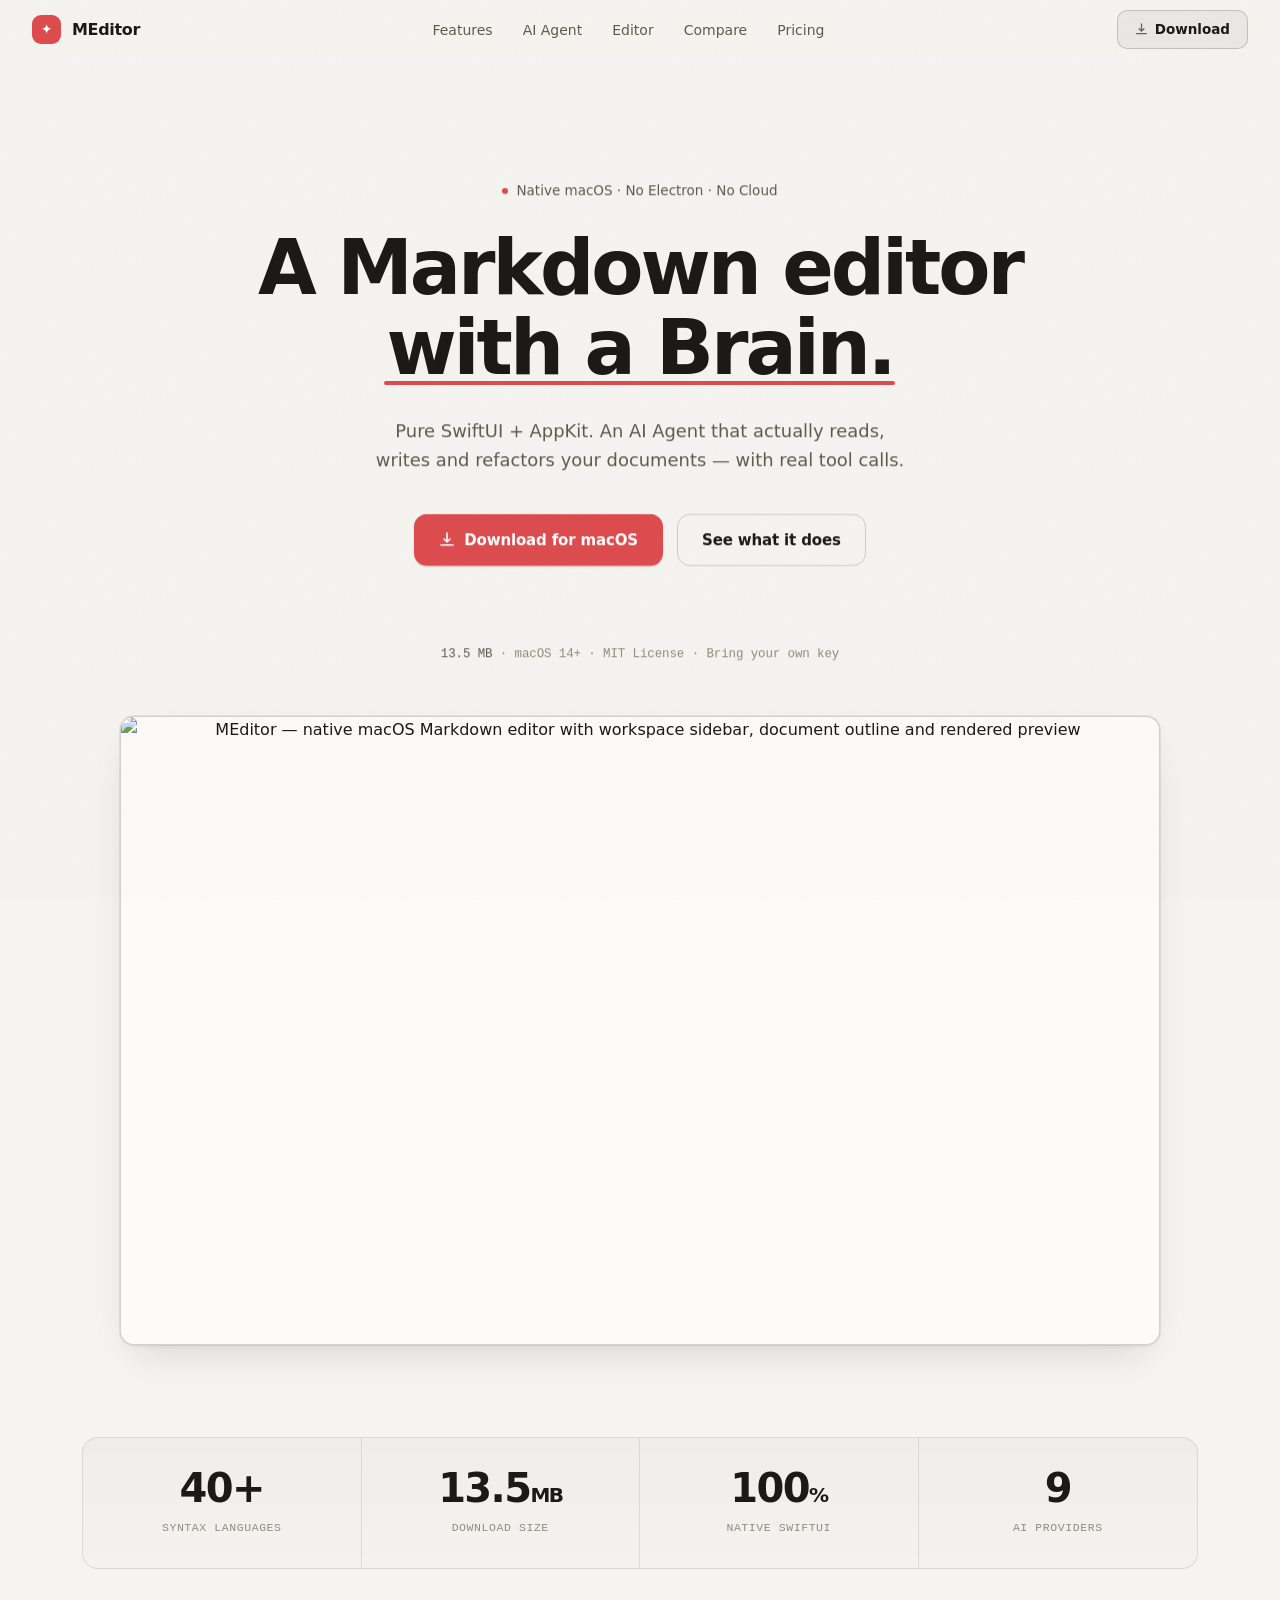
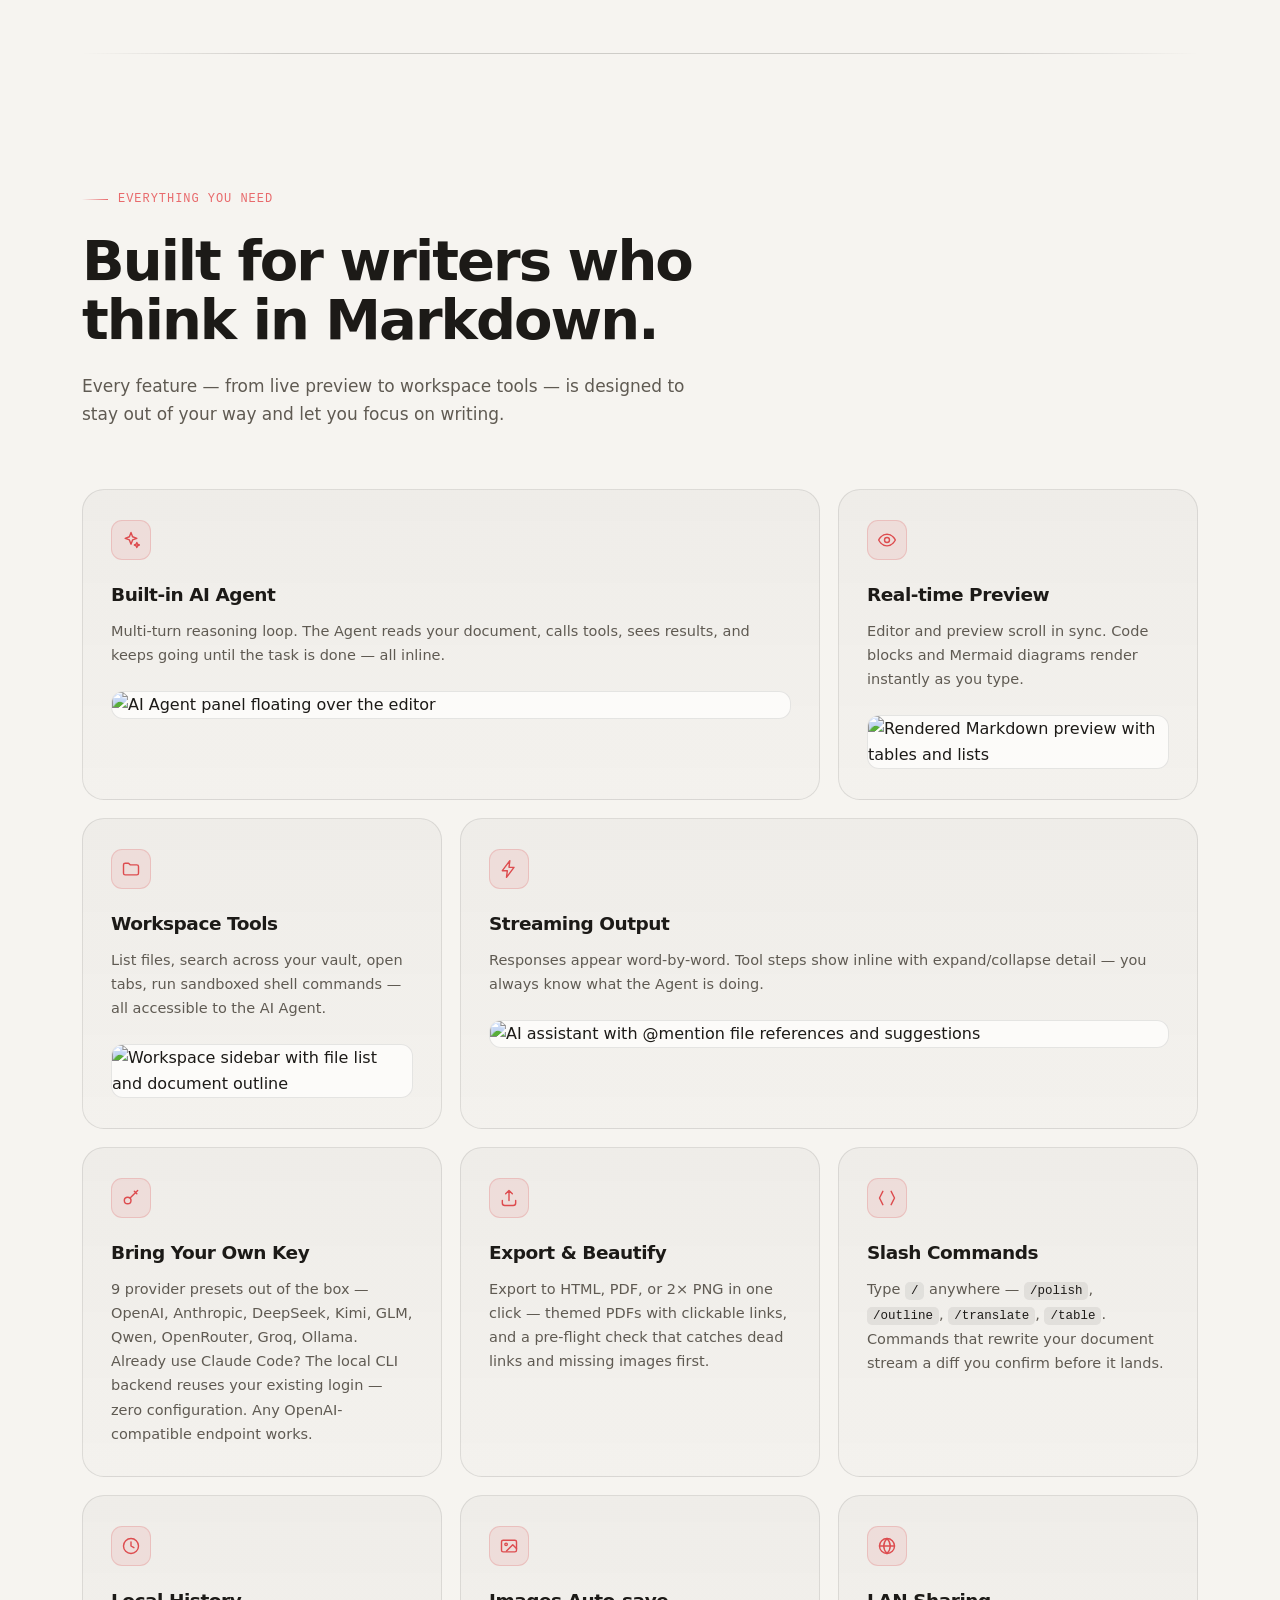
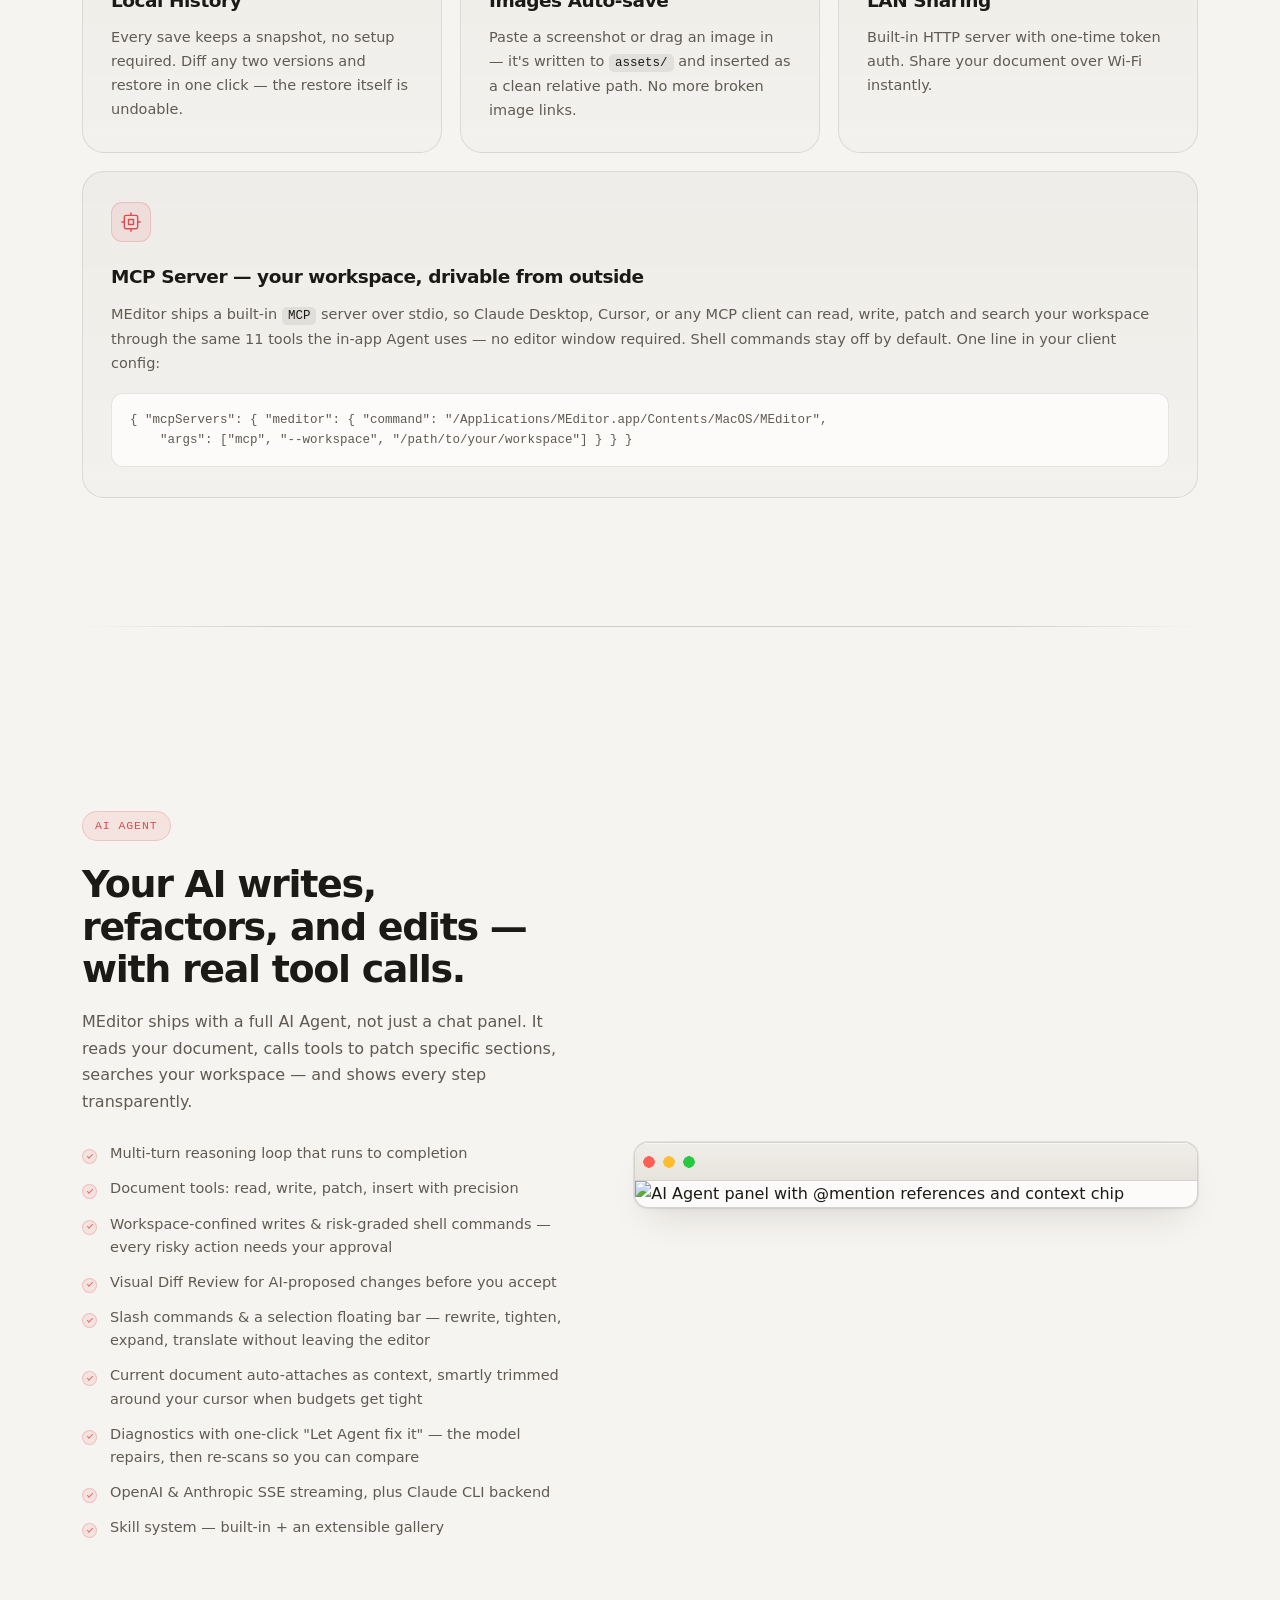
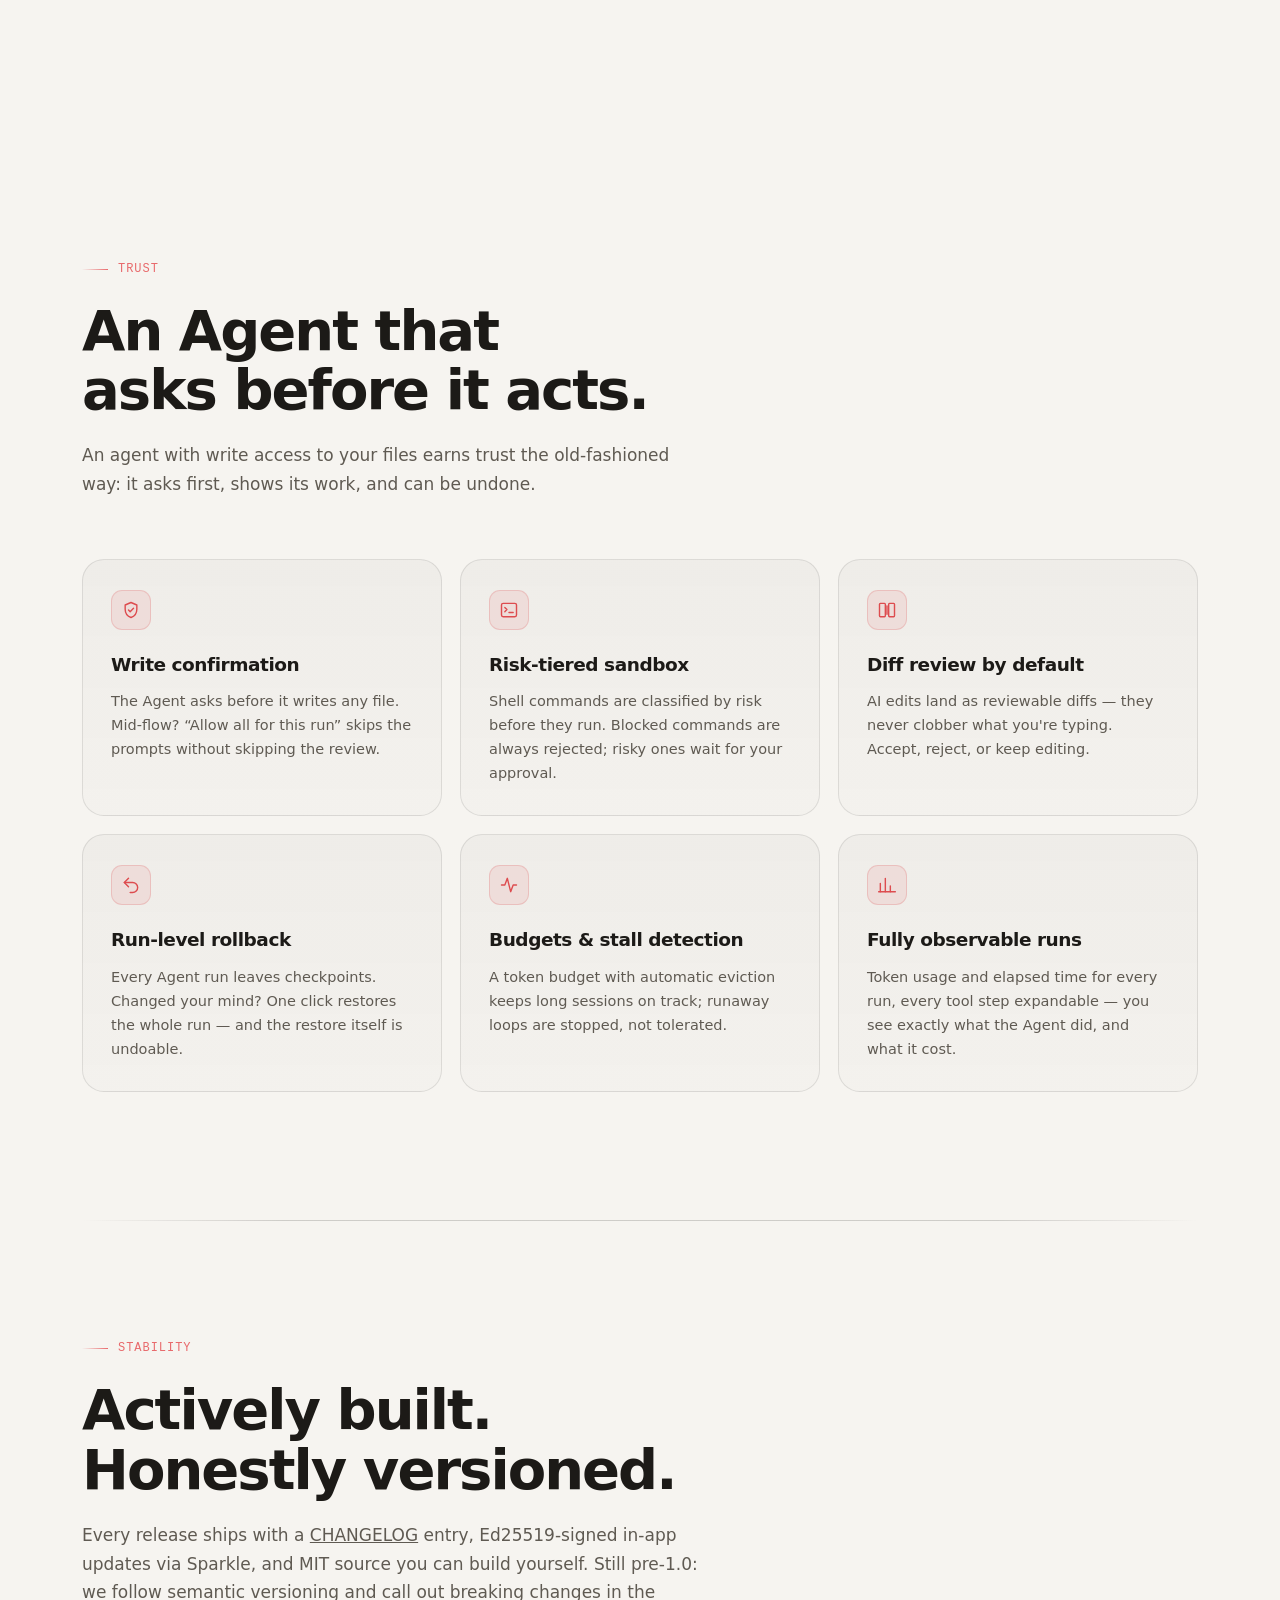
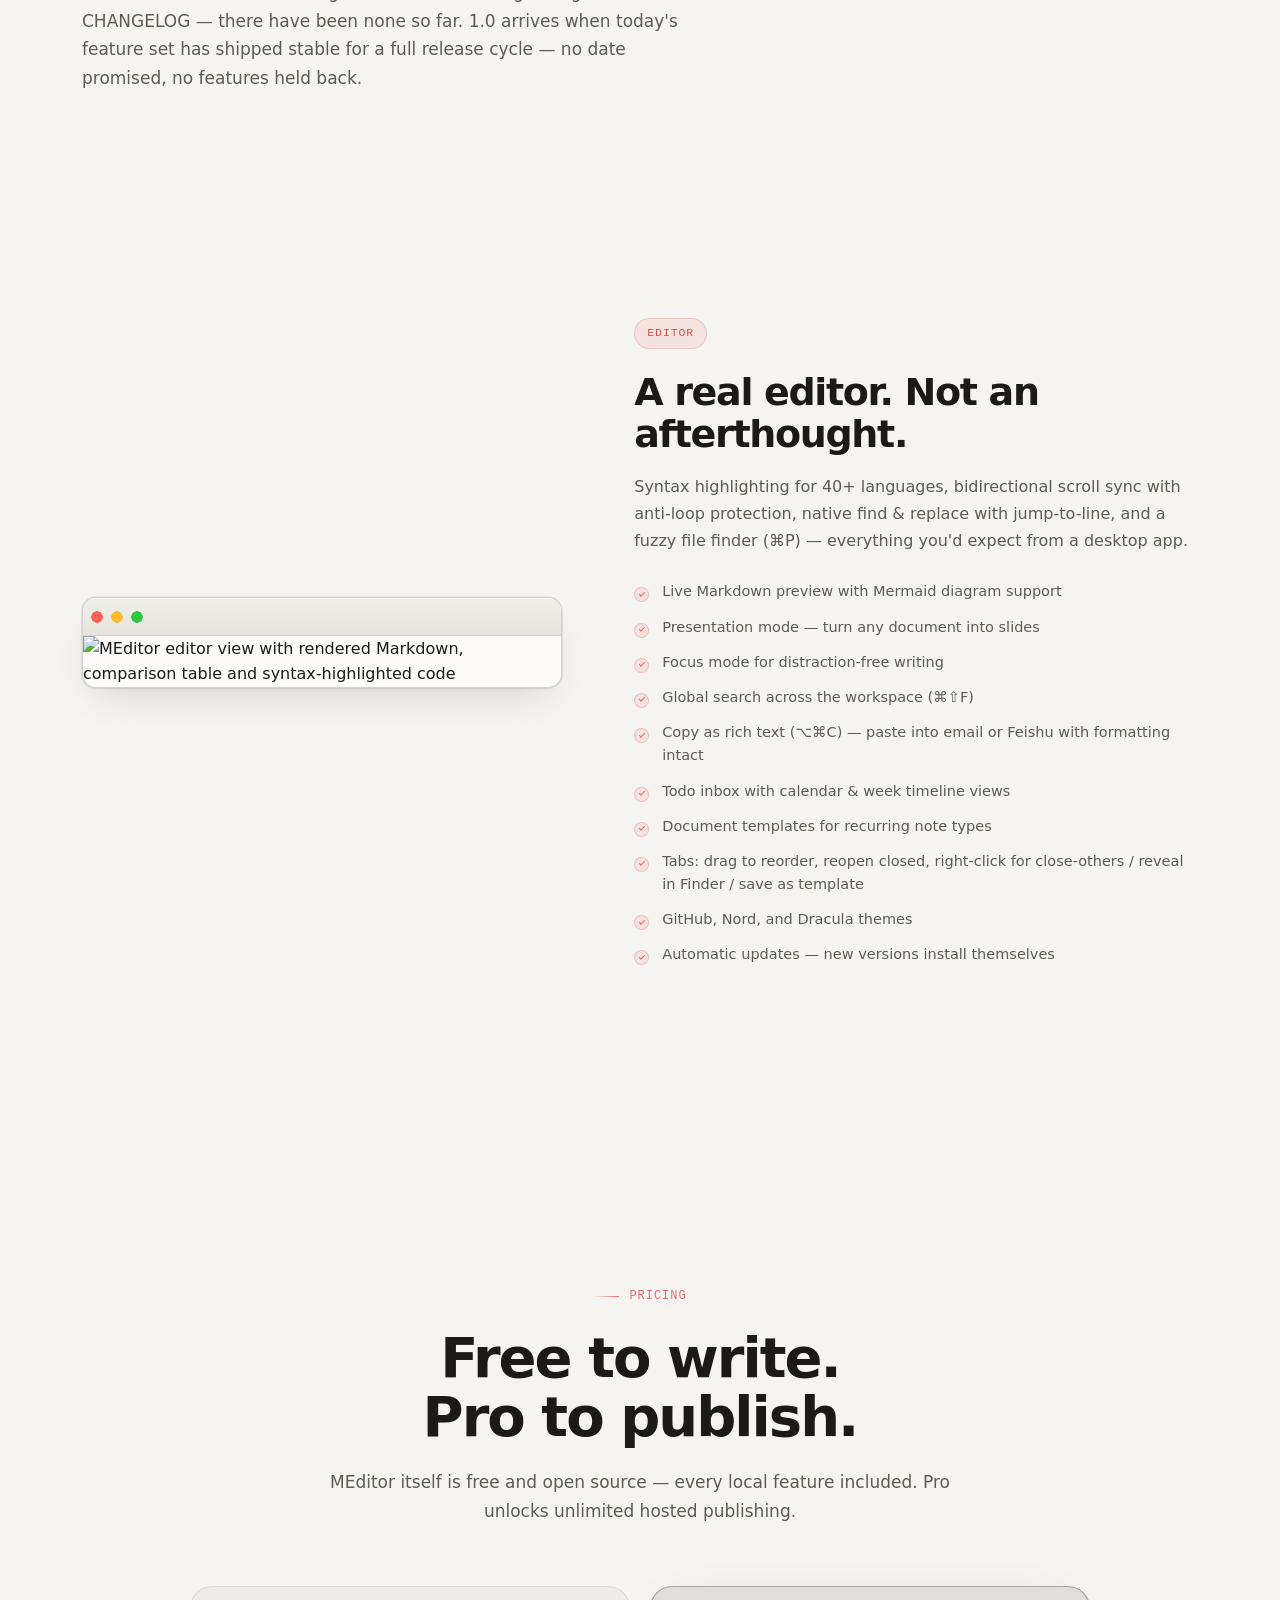
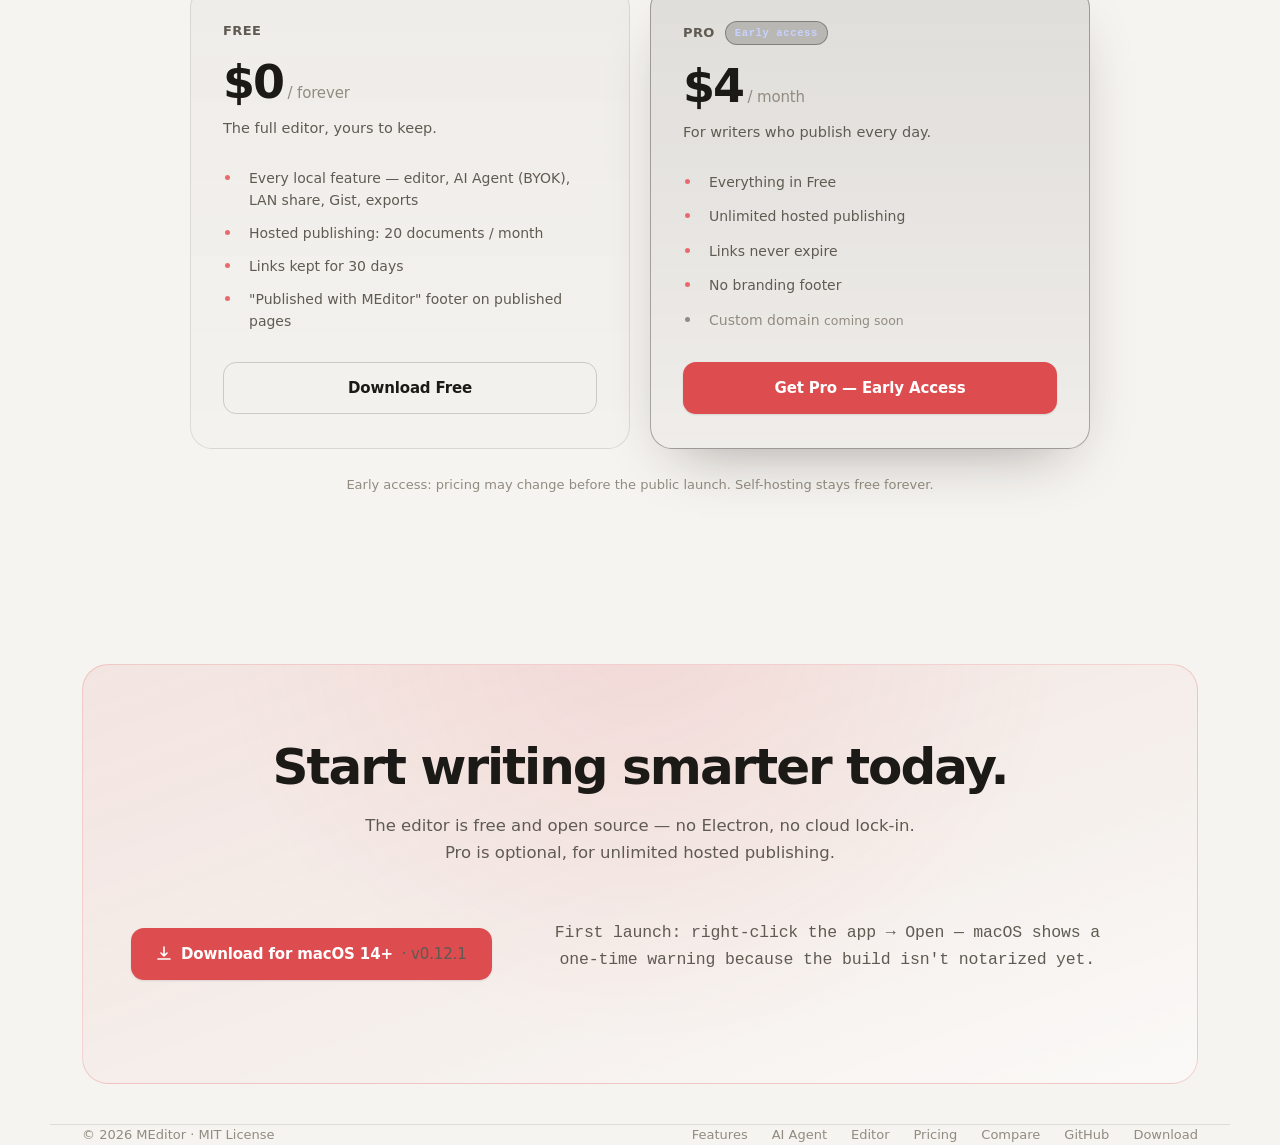
==== website/index.html @ 6186afd5 "site: 官网链接改规范 URL（/ 与 /compare），消除 Pages 的 308 跳转链 Pages 会把 /index.html 308 到 /、/compare.html 308 到 " ====
<!DOCTYPE html>
<html lang="en">
<head>
  <meta charset="UTF-8" />
  <meta name="viewport" content="width=device-width, initial-scale=1.0" />
  <title>MEditor — Native macOS Markdown Editor with AI Agent</title>
  <meta name="description" content="A pure SwiftUI + AppKit Markdown editor for macOS with a built-in AI Agent that reads, writes, and refactors your documents using real tool calls. 13.5 MB, no Electron, no cloud lock-in." />
  <meta property="og:title" content="MEditor — The Markdown Editor with a Brain" />
  <meta property="og:description" content="Native macOS Markdown editor with a real AI Agent. 13.5 MB, no Electron, bring your own key." />
  <meta property="og:type" content="website" />
  <link rel="stylesheet" href="style.css" />
</head>
<body>

<div class="ambient"></div>
<div class="grain"></div>

<!-- ═══════════════ NAV ═══════════════ -->
<nav id="nav">
  <a href="#" class="nav-logo">
    <span class="logo-mark">✦</span>
    MEditor
  </a>
  <ul class="nav-links">
    <li><a href="#features">Features</a></li>
    <li><a href="#ai">AI Agent</a></li>
    <li><a href="#editor">Editor</a></li>
    <li><a href="/compare">Compare</a></li>
    <li><a href="#pricing">Pricing</a></li>
  </ul>
  <a href="#download" class="nav-cta">
    <svg width="13" height="13" viewBox="0 0 16 16" fill="none"><path d="M8 1v9M8 10l-3-3M8 10l3-3" stroke="currentColor" stroke-width="1.6" stroke-linecap="round" stroke-linejoin="round"/><path d="M2 13h12" stroke="currentColor" stroke-width="1.6" stroke-linecap="round"/></svg>
    Download
  </a>
</nav>

<!-- ═══════════════ HERO ═══════════════ -->
<div class="hero">
  <div class="wrap">
    <div class="hero-inner">
      <div class="hero-badge hero-anim hero-anim-1">
        <span class="dot"></span>
        Native macOS · No Electron · No Cloud
      </div>

      <h1 class="hero-anim hero-anim-2">
        A Markdown editor<br />
        <span class="u">with a Brain.</span>
      </h1>

      <p class="hero-sub hero-anim hero-anim-3">
        Pure SwiftUI + AppKit. An AI Agent that actually reads, writes and refactors
        your documents — with real tool calls.
      </p>

      <div class="hero-actions hero-anim hero-anim-4">
        <a href="#download" class="btn btn-primary">
          <svg width="16" height="16" viewBox="0 0 16 16" fill="none"><path d="M8 1v9M8 10l-3-3M8 10l3-3" stroke="currentColor" stroke-width="1.6" stroke-linecap="round" stroke-linejoin="round"/><path d="M2 13h12" stroke="currentColor" stroke-width="1.6" stroke-linecap="round"/></svg>
          Download for macOS
        </a>
        <a href="#features" class="btn btn-ghost">See what it does</a>
      </div>
      <p class="hero-note hero-anim hero-anim-4"><b class="dl-size">13.5 MB</b> · macOS 14+ · MIT License · Bring your own key</p>
    </div>

    <!-- Hero screenshot in a real macOS window frame -->
    <div class="shot-glow hero-shot">
      <div class="shot shot--bare" style="max-width:1040px;margin:0 auto">
        <img src="images/hero.png?v=4" alt="MEditor — native macOS Markdown editor with workspace sidebar, document outline and rendered preview" width="2880" height="1740">
      </div>
    </div>
  </div>
</div>

<!-- ═══════════════ STATS ═══════════════ -->
<div class="stats-section">
  <div class="wrap">
    <div class="stats-grid stagger-children">
      <div class="stat-item">
        <div class="stat-num">40+</div>
        <div class="stat-label">Syntax languages</div>
      </div>
      <div class="stat-item">
        <div class="stat-num" id="stat-size">13.5<span style="font-size:.5em">MB</span></div>
        <div class="stat-label">Download size</div>
      </div>
      <div class="stat-item">
        <div class="stat-num">100<span style="font-size:.5em">%</span></div>
        <div class="stat-label">Native SwiftUI</div>
      </div>
      <div class="stat-item">
        <div class="stat-num">9</div>
        <div class="stat-label">AI providers</div>
      </div>
    </div>
  </div>
</div>

<div class="wrap"><hr class="rule" /></div>

<!-- ═══════════════ FEATURES BENTO ═══════════════ -->
<section class="section" id="features">
  <div class="wrap">
    <div class="section-head reveal">
      <div class="eyebrow">Everything you need</div>
      <h2 class="section-title">Built for writers who<br /><em>think in Markdown.</em></h2>
      <p class="section-sub">
        Every feature — from live preview to workspace tools — is designed to stay out of your way
        and let you focus on writing.
      </p>
    </div>

    <div class="bento-grid stagger-children">

      <div class="bento-card bc-1">
        <div class="card-icon"><svg width="20" height="20" viewBox="0 0 24 24" fill="none" stroke="currentColor" stroke-width="1.7" stroke-linecap="round" stroke-linejoin="round"><path d="M12 3l1.9 5.1L19 10l-5.1 1.9L12 17l-1.9-5.1L5 10l5.1-1.9L12 3z"/><path d="M19 15l.9 2.1L22 18l-2.1.9L19 21l-.9-2.1L16 18l2.1-.9L19 15z"/></svg></div>
        <div class="card-title">Built-in AI Agent</div>
        <div class="card-desc">
          Multi-turn reasoning loop. The Agent reads your document, calls tools, sees results,
          and keeps going until the task is done — all inline.
        </div>
        <div class="card-media shot--bare">
          <img src="images/ai-agent.png?v=4" alt="AI Agent panel floating over the editor" loading="lazy">
        </div>
      </div>

      <div class="bento-card bc-2">
        <div class="card-icon"><svg width="20" height="20" viewBox="0 0 24 24" fill="none" stroke="currentColor" stroke-width="1.7" stroke-linecap="round" stroke-linejoin="round"><path d="M2 12s3.5-7 10-7 10 7 10 7-3.5 7-10 7-10-7-10-7z"/><circle cx="12" cy="12" r="3"/></svg></div>
        <div class="card-title">Real-time Preview</div>
        <div class="card-desc">
          Editor and preview scroll in sync. Code blocks and Mermaid diagrams render
          instantly as you type.
        </div>
        <div class="card-media">
          <img src="images/preview.png?v=4" alt="Rendered Markdown preview with tables and lists" loading="lazy">
        </div>
      </div>

      <div class="bento-card bc-3">
        <div class="card-icon"><svg width="20" height="20" viewBox="0 0 24 24" fill="none" stroke="currentColor" stroke-width="1.7" stroke-linecap="round" stroke-linejoin="round"><path d="M3 7a2 2 0 0 1 2-2h4l2 2h8a2 2 0 0 1 2 2v8a2 2 0 0 1-2 2H5a2 2 0 0 1-2-2V7z"/></svg></div>
        <div class="card-title">Workspace Tools</div>
        <div class="card-desc">
          List files, search across your vault, open tabs, run sandboxed shell commands — all
          accessible to the AI Agent.
        </div>
        <div class="card-media">
          <img src="images/workspace.png?v=4" alt="Workspace sidebar with file list and document outline" loading="lazy">
        </div>
      </div>

      <div class="bento-card bc-4">
        <div class="card-icon"><svg width="20" height="20" viewBox="0 0 24 24" fill="none" stroke="currentColor" stroke-width="1.7" stroke-linecap="round" stroke-linejoin="round"><path d="M13 2 4 14h6l-1 8 9-12h-6l1-8z"/></svg></div>
        <div class="card-title">Streaming Output</div>
        <div class="card-desc">
          Responses appear word-by-word. Tool steps show inline with expand/collapse detail —
          you always know what the Agent is doing.
        </div>
        <div class="card-media">
          <img src="images/streaming.png?v=4" alt="AI assistant with @mention file references and suggestions" loading="lazy" style="object-position:top">
        </div>
      </div>

      <div class="bento-card bc-5">
        <div class="card-icon"><svg width="20" height="20" viewBox="0 0 24 24" fill="none" stroke="currentColor" stroke-width="1.7" stroke-linecap="round" stroke-linejoin="round"><circle cx="8" cy="15" r="4"/><path d="M10.9 12.1 20 3m-4 1 3 3"/></svg></div>
        <div class="card-title">Bring Your Own Key</div>
        <div class="card-desc">
          9 provider presets out of the box — OpenAI, Anthropic, DeepSeek, Kimi, GLM, Qwen,
          OpenRouter, Groq, Ollama. Already use Claude Code? The local CLI backend reuses your
          existing login — zero configuration. Any OpenAI-compatible endpoint works.
        </div>
      </div>

      <div class="bento-card bc-6">
        <div class="card-icon"><svg width="20" height="20" viewBox="0 0 24 24" fill="none" stroke="currentColor" stroke-width="1.7" stroke-linecap="round" stroke-linejoin="round"><path d="M12 3v12m0-12-4 4m4-4 4 4"/><path d="M4 15v3a3 3 0 0 0 3 3h10a3 3 0 0 0 3-3v-3"/></svg></div>
        <div class="card-title">Export &amp; Beautify</div>
        <div class="card-desc">
          Export to HTML, PDF, or 2× PNG in one click — themed PDFs with clickable links, and a
          pre-flight check that catches dead links and missing images first.
        </div>
      </div>

      <div class="bento-card bc-7">
        <div class="card-icon"><svg width="20" height="20" viewBox="0 0 24 24" fill="none" stroke="currentColor" stroke-width="1.7" stroke-linecap="round" stroke-linejoin="round"><path d="M7 4 3 12l4 8M17 4l4 8-4 8"/></svg></div>
        <div class="card-title">Slash Commands</div>
        <div class="card-desc">
          Type <code>/</code> anywhere — <code>/polish</code>, <code>/outline</code>,
          <code>/translate</code>, <code>/table</code>. Commands that rewrite your document
          stream a diff you confirm before it lands.
        </div>
      </div>

      <div class="bento-card bc-5">
        <div class="card-icon"><svg width="20" height="20" viewBox="0 0 24 24" fill="none" stroke="currentColor" stroke-width="1.7" stroke-linecap="round" stroke-linejoin="round"><circle cx="12" cy="12" r="9"/><path d="M12 7v5l3.5 2"/></svg></div>
        <div class="card-title">Local History</div>
        <div class="card-desc">
          Every save keeps a snapshot, no setup required. Diff any two versions and restore in
          one click — the restore itself is undoable.
        </div>
      </div>

      <div class="bento-card bc-6">
        <div class="card-icon"><svg width="20" height="20" viewBox="0 0 24 24" fill="none" stroke="currentColor" stroke-width="1.7" stroke-linecap="round" stroke-linejoin="round"><rect x="3" y="5" width="18" height="14" rx="2"/><circle cx="8.5" cy="10" r="1.5"/><path d="m21 15-4.5-4.5L9 18"/></svg></div>
        <div class="card-title">Images Auto-save</div>
        <div class="card-desc">
          Paste a screenshot or drag an image in — it's written to <code>assets/</code> and
          inserted as a clean relative path. No more broken image links.
        </div>
      </div>

      <div class="bento-card bc-7">
        <div class="card-icon"><svg width="20" height="20" viewBox="0 0 24 24" fill="none" stroke="currentColor" stroke-width="1.7" stroke-linecap="round" stroke-linejoin="round"><circle cx="12" cy="12" r="9"/><path d="M3 12h18M12 3c2.5 2.6 3.9 5.7 3.9 9s-1.4 6.4-3.9 9c-2.5-2.6-3.9-5.7-3.9-9S9.5 5.6 12 3z"/></svg></div>
        <div class="card-title">LAN Sharing</div>
        <div class="card-desc">
          Built-in HTTP server with one-time token auth. Share your document over Wi-Fi instantly.
        </div>
      </div>

      <div class="bento-card bc-full">
        <div class="card-icon"><svg width="20" height="20" viewBox="0 0 24 24" fill="none" stroke="currentColor" stroke-width="1.7" stroke-linecap="round" stroke-linejoin="round"><rect x="4" y="4" width="16" height="16" rx="2"/><path d="M9 9h6v6H9zM12 1v3M12 20v3M1 12h3M20 12h3"/></svg></div>
        <div class="card-title">MCP Server — your workspace, drivable from outside</div>
        <div class="card-desc">
          MEditor ships a built-in <code>MCP</code> server over stdio, so Claude Desktop, Cursor, or any
          MCP client can read, write, patch and search your workspace through the same 11 tools the
          in-app Agent uses — no editor window required. Shell commands stay off by default.
          One line in your client config:
        </div>
        <div class="card-media" style="margin-top:18px">
          <pre style="margin:0;padding:16px 18px;font-family:var(--mono);font-size:12.5px;line-height:1.6;color:var(--text-2);white-space:pre;overflow-x:auto"><code>{ "mcpServers": { "meditor": { "command": "/Applications/MEditor.app/Contents/MacOS/MEditor",
    "args": ["mcp", "--workspace", "/path/to/your/workspace"] } } }</code></pre>
        </div>
      </div>

    </div>
  </div>
</section>

<div class="wrap"><hr class="rule" /></div>

<!-- ═══════════════ SPLIT: AI AGENT ═══════════════ -->
<div class="section" id="ai">
  <div class="wrap">
    <div class="feature-split">
      <div class="split-text reveal from-left">
        <span class="tag">AI Agent</span>
        <h3>Your AI writes, refactors, and edits — with real tool calls.</h3>
        <p>
          MEditor ships with a full AI Agent, not just a chat panel. It reads your document, calls
          tools to patch specific sections, searches your workspace — and shows every step transparently.
        </p>
        <ul class="feature-list">
          <li>Multi-turn reasoning loop that runs to completion</li>
          <li>Document tools: read, write, patch, insert with precision</li>
          <li>Workspace-confined writes &amp; risk-graded shell commands — every risky action needs your approval</li>
          <li>Visual Diff Review for AI-proposed changes before you accept</li>
          <li>Slash commands &amp; a selection floating bar — rewrite, tighten, expand, translate without leaving the editor</li>
          <li>Current document auto-attaches as context, smartly trimmed around your cursor when budgets get tight</li>
          <li>Diagnostics with one-click "Let Agent fix it" — the model repairs, then re-scans so you can compare</li>
          <li>OpenAI &amp; Anthropic SSE streaming, plus Claude CLI backend</li>
          <li>Skill system — built-in + an extensible gallery</li>
        </ul>
      </div>
      <div class="split-visual reveal from-right">
        <div class="shot">
          <img src="images/ai-panel.png?v=4" alt="AI Agent panel with @mention references and context chip" loading="lazy">
        </div>
      </div>
    </div>
  </div>
</div>

<!-- ═══════════════ TRUST ═══════════════ -->
<section class="section" id="trust">
  <div class="wrap">
    <div class="section-head reveal">
      <div class="eyebrow">Trust</div>
      <h2 class="section-title">An Agent that<br /><em>asks before it acts.</em></h2>
      <p class="section-sub">
        An agent with write access to your files earns trust the old-fashioned way:
        it asks first, shows its work, and can be undone.
      </p>
    </div>

    <div class="bento-grid stagger-children">
      <div class="bento-card bc-2">
        <div class="card-icon"><svg width="20" height="20" viewBox="0 0 24 24" fill="none" stroke="currentColor" stroke-width="1.7" stroke-linecap="round" stroke-linejoin="round"><path d="M12 3l7 3v5c0 4.5-3 8.5-7 10-4-1.5-7-5.5-7-10V6l7-3z"/><path d="M9 12l2 2 4-4"/></svg></div>
        <div class="card-title">Write confirmation</div>
        <div class="card-desc">
          The Agent asks before it writes any file. Mid-flow? “Allow all for this run”
          skips the prompts without skipping the review.
        </div>
      </div>
      <div class="bento-card bc-2">
        <div class="card-icon"><svg width="20" height="20" viewBox="0 0 24 24" fill="none" stroke="currentColor" stroke-width="1.7" stroke-linecap="round" stroke-linejoin="round"><rect x="3" y="4" width="18" height="16" rx="2"/><path d="M7 9l2.5 2.5L7 14M12 15h5"/></svg></div>
        <div class="card-title">Risk-tiered sandbox</div>
        <div class="card-desc">
          Shell commands are classified by risk before they run. Blocked commands are
          always rejected; risky ones wait for your approval.
        </div>
      </div>
      <div class="bento-card bc-2">
        <div class="card-icon"><svg width="20" height="20" viewBox="0 0 24 24" fill="none" stroke="currentColor" stroke-width="1.7" stroke-linecap="round" stroke-linejoin="round"><rect x="3" y="4" width="7" height="16" rx="1"/><rect x="14" y="4" width="7" height="16" rx="1"/><path d="M12 7v10"/></svg></div>
        <div class="card-title">Diff review by default</div>
        <div class="card-desc">
          AI edits land as reviewable diffs — they never clobber what you're typing.
          Accept, reject, or keep editing.
        </div>
      </div>
      <div class="bento-card bc-2">
        <div class="card-icon"><svg width="20" height="20" viewBox="0 0 24 24" fill="none" stroke="currentColor" stroke-width="1.7" stroke-linecap="round" stroke-linejoin="round"><path d="M9 14L4 9l5-5"/><path d="M4 9h10a6 6 0 0 1 6 6v0a6 6 0 0 1-6 6h-3"/></svg></div>
        <div class="card-title">Run-level rollback</div>
        <div class="card-desc">
          Every Agent run leaves checkpoints. Changed your mind? One click restores the
          whole run — and the restore itself is undoable.
        </div>
      </div>
      <div class="bento-card bc-2">
        <div class="card-icon"><svg width="20" height="20" viewBox="0 0 24 24" fill="none" stroke="currentColor" stroke-width="1.7" stroke-linecap="round" stroke-linejoin="round"><path d="M3 12h4l3-8 4 16 3-8h4"/></svg></div>
        <div class="card-title">Budgets &amp; stall detection</div>
        <div class="card-desc">
          A token budget with automatic eviction keeps long sessions on track;
          runaway loops are stopped, not tolerated.
        </div>
      </div>
      <div class="bento-card bc-2">
        <div class="card-icon"><svg width="20" height="20" viewBox="0 0 24 24" fill="none" stroke="currentColor" stroke-width="1.7" stroke-linecap="round" stroke-linejoin="round"><path d="M4 20V10M10 20V4M16 20v-7"/><path d="M2 20h20"/></svg></div>
        <div class="card-title">Fully observable runs</div>
        <div class="card-desc">
          Token usage and elapsed time for every run, every tool step expandable —
          you see exactly what the Agent did, and what it cost.
        </div>
      </div>
    </div>
  </div>
</section>

<div class="wrap"><hr class="rule" /></div>

<!-- ═══════════════ STABILITY ═══════════════ -->
<section class="section" id="stability" style="padding:110px 0">
  <div class="wrap">
    <div class="section-head reveal" style="max-width:760px">
      <div class="eyebrow">Stability</div>
      <h2 class="section-title">Actively built.<br /><em>Honestly versioned.</em></h2>
      <p class="section-sub">
        Every release ships with a <a href="https://github.com/retrychx/Meditor/blob/main/CHANGELOG.md" style="color:var(--text-2)">CHANGELOG</a> entry,
        Ed25519-signed in-app updates via Sparkle, and MIT source you can build yourself.
        Still pre-1.0: we follow semantic versioning and call out breaking changes in the
        CHANGELOG — there have been none so far. 1.0 arrives when today's feature set has
        shipped stable for a full release cycle — no date promised, no features held back.
      </p>
    </div>
  </div>
</section>

<!-- ═══════════════ SPLIT: EDITOR ═══════════════ -->
<div class="section" id="editor" style="padding-top:0">
  <div class="wrap">
    <div class="feature-split reverse">
      <div class="split-text reveal from-right">
        <span class="tag">Editor</span>
        <h3>A real editor. Not an afterthought.</h3>
        <p>
          Syntax highlighting for 40+ languages, bidirectional scroll sync with anti-loop
          protection, native find &amp; replace with jump-to-line, and a fuzzy file finder (⌘P) —
          everything you'd expect from a desktop app.
        </p>
        <ul class="feature-list">
          <li>Live Markdown preview with Mermaid diagram support</li>
          <li>Presentation mode — turn any document into slides</li>
          <li>Focus mode for distraction-free writing</li>
          <li>Global search across the workspace (⌘⇧F)</li>
          <li>Copy as rich text (⌥⌘C) — paste into email or Feishu with formatting intact</li>
          <li>Todo inbox with calendar &amp; week timeline views</li>
          <li>Document templates for recurring note types</li>
          <li>Tabs: drag to reorder, reopen closed, right-click for close-others / reveal in Finder / save as template</li>
          <li>GitHub, Nord, and Dracula themes</li>
          <li>Automatic updates — new versions install themselves</li>
        </ul>
      </div>
      <div class="split-visual reveal from-left">
        <div class="shot">
          <img src="images/editor.png?v=4" alt="MEditor editor view with rendered Markdown, comparison table and syntax-highlighted code" loading="lazy">
        </div>
      </div>
    </div>
  </div>
</div>

<!-- ═══════════════ PRICING ═══════════════ -->
<section class="section" id="pricing">
  <div class="wrap">
    <div class="section-head reveal" style="text-align:center">
      <div class="eyebrow" style="justify-content:center">Pricing</div>
      <h2 class="section-title">Free to write.<br /><em>Pro to publish.</em></h2>
      <p class="section-sub" style="margin:0 auto">
        MEditor itself is free and open source — every local feature included.
        Pro unlocks unlimited hosted publishing.
      </p>
    </div>

    <div class="pricing-grid stagger-children">
      <div class="price-card">
        <div class="price-plan">Free</div>
        <div class="price-amount">$0<span> / forever</span></div>
        <div class="price-tagline">The full editor, yours to keep.</div>
        <ul class="price-list">
          <li>Every local feature — editor, AI Agent (BYOK), LAN share, Gist, exports</li>
          <li>Hosted publishing: 20 documents / month</li>
          <li>Links kept for 30 days</li>
          <li>"Published with MEditor" footer on published pages</li>
        </ul>
        <a href="#download" class="btn btn-ghost">Download Free</a>
      </div>

      <div class="price-card pro">
        <div class="price-plan">Pro <span class="price-badge">Early access</span></div>
        <div class="price-amount">$4<span> / month</span></div>
        <div class="price-tagline">For writers who publish every day.</div>
        <ul class="price-list">
          <li>Everything in Free</li>
          <li>Unlimited hosted publishing</li>
          <li>Links never expire</li>
          <li>No branding footer</li>
          <li class="soon">Custom domain <em>coming soon</em></li>
        </ul>
        <a href="https://github.com/sponsors/retrychx" class="btn btn-primary">Get Pro — Early Access</a>
      </div>
    </div>

    <p class="pricing-note">Early access: pricing may change before the public launch. Self-hosting stays free forever.</p>
  </div>
</section>

<!-- ═══════════════ CTA ═══════════════ -->
<div class="wrap" style="padding-bottom:40px">
  <div class="cta-banner reveal" id="download">
    <h2>Start writing smarter today.</h2>
    <p>The editor is free and open source — no Electron, no cloud lock-in. Pro is optional, for unlimited hosted publishing.</p>
    <div class="hero-actions" style="margin-bottom:0">
      <a href="/update/pkg" class="btn btn-primary">
        <svg width="16" height="16" viewBox="0 0 16 16" fill="none"><path d="M8 1v9M8 10l-3-3M8 10l3-3" stroke="currentColor" stroke-width="1.6" stroke-linecap="round" stroke-linejoin="round"/><path d="M2 13h12" stroke="currentColor" stroke-width="1.6" stroke-linecap="round"/></svg>
        Download for macOS 14+<span class="dl-version"> · v0.12.1</span>
      </a>
      <p class="hero-note" style="margin-top:18px">First launch: <b>right-click the app → Open</b> — macOS shows a one-time warning because the build isn't notarized yet.</p>
    </div>
  </div>
</div>

<!-- ═══════════════ FOOTER ═══════════════ -->
<footer class="wrap">
  <span>© 2026 MEditor · MIT License</span>
  <div class="footer-links">
    <a href="#features">Features</a>
    <a href="#ai">AI Agent</a>
    <a href="#editor">Editor</a>
    <a href="#pricing">Pricing</a>
    <a href="/compare">Compare</a>
    <a href="https://github.com/retrychx/Meditor" target="_blank" rel="noopener">GitHub</a>
    <a href="#download">Download</a>
  </div>
</footer>

<script>
  /* Hero 入场动画的门控：加 js-ready 才启动 CSS 动画。
     没这一步的话，动画结束前的 opacity:0 会由 CSS 直接生效 —— JS 挂掉或
     加载慢时，hero 就是一片空白（渐进增强的反面）。 */
  document.documentElement.classList.add('js-ready');

  /* Hero 滚动视差：文字层与截图层以不同速率上移，制造纵深。
     - 只在 hero 还在视口内时算，滚出去就停（省掉后续所有计算）
     - rAF 节流：scroll 事件只记位移，变换在下一帧做，避免逐事件触发布局
     - prefers-reduced-motion 下直接不挂（CSS 侧也已关闭） */
  const heroEl = document.querySelector('.hero');
  const heroInner = document.querySelector('.hero-inner');
  const heroShot = document.querySelector('.hero-shot');
  const reduceMotion = window.matchMedia('(prefers-reduced-motion: reduce)').matches;

  if (heroEl && heroInner && heroShot && !reduceMotion) {
    let ticking = false;
    const applyParallax = () => {
      ticking = false;
      const rect = heroEl.getBoundingClientRect();
      if (rect.bottom <= 0) return;            // hero 已滚出上方，不再更新
      // 进度：hero 从完全可见到完全离开，取值 0→1
      const p = Math.min(1, Math.max(0, -rect.top / Math.max(rect.height, 1)));
      heroInner.style.setProperty('--py', (p * 46).toFixed(2) + 'px');
      heroShot.style.setProperty('--py-shot', (p * -14).toFixed(2) + 'px');
    };
    window.addEventListener('scroll', () => {
      if (ticking) return;
      ticking = true;
      requestAnimationFrame(applyParallax);
    }, { passive: true });
    applyParallax();
  }

  /* Scroll reveal */
  const revealObserver = new IntersectionObserver((entries) => {
    entries.forEach(e => {
      if (e.isIntersecting) {
        e.target.classList.add('visible');
        revealObserver.unobserve(e.target);
      }
    });
  }, { threshold: 0.1, rootMargin: '0px 0px -50px 0px' });
  document.querySelectorAll('.reveal, .stagger-children').forEach(el => revealObserver.observe(el));

  /* Nav background on scroll */
  const nav = document.getElementById('nav');
  const onScroll = () => nav.classList.toggle('scrolled', window.scrollY > 12);
  window.addEventListener('scroll', onScroll, { passive: true });
  onScroll();

  /* Cursor-tracked spotlight on bento cards */
  const cards = document.querySelectorAll('.bento-card');
  cards.forEach(card => {
    card.addEventListener('pointermove', (e) => {
      const r = card.getBoundingClientRect();
      card.style.setProperty('--mx', (e.clientX - r.left) + 'px');
      card.style.setProperty('--my', (e.clientY - r.top) + 'px');
    });
  });

  /* Pull the latest version / package size from the same-origin update feed,
     so the site follows releases automatically. Static values are the fallback. */
  fetch('/update/appcast.xml', { cache: 'no-store' })
    .then(r => (r.ok ? r.text() : Promise.reject()))
    .then(xml => {
      const v = xml.match(/sparkle:shortVersionString>\s*([^<]+?)\s*</)?.[1];
      const len = xml.match(/length="(\d+)"/)?.[1];
      if (v) document.querySelectorAll('.dl-version').forEach(el => { el.textContent = ' · v' + v; });
      if (len) {
        const mb = (Number(len) / 1e6).toFixed(1);
        const stat = document.getElementById('stat-size');
        if (stat) stat.innerHTML = mb + '<span style="font-size:.5em">MB</span>';
        document.querySelectorAll('.dl-size').forEach(el => { el.textContent = mb + ' MB'; });
      }
    })
    .catch(() => {});
</script>
</body>
</html>
---- website/style.css ----
/* ═══════════════════════════════════════════════════════
   MEditor 官网共享样式（index.html 与 compare.html 共用）。
   ⚠️ 改设计只改这一处；两个页面都引它，不会再出现「换 token 漏改硬编码」。
   ═══════════════════════════════════════════════════════ */
    /* ═══════════════════════════════════════════════════════
       Design tokens
       Dark-first: near-black layered surfaces, one accent,
       hierarchy comes from light + space, not from hue.
       ═══════════════════════════════════════════════════════ */
    *, *::before, *::after { box-sizing: border-box; margin: 0; padding: 0; }

    :root {
      /* 暖白纸感：底是纸，面是纸，卡是稍亮的纸。层级靠亮度差（2~4%）而非色相。 */
      --bg:          #F6F4F0;   /* 纸 */
      --bg-2:        #EFEDE7;
      --surface:     #FCFBF9;
      --surface-2:   #F2F0EA;
      --hairline:    rgba(28,25,23,0.10);
      --hairline-2:  rgba(28,25,23,0.18);

      /* 墨黑：不用纯黑，带一点暖调的深棕黑 */
      --text:        #1C1A17;
      --text-2:      #5F5A52;
      --text-3:      #918B80;

      /* 点缀色。参考 Bear 实测值 #DD4C4F（珊瑚红）——
         与「朱红」的差别在于**饱和度与明度**：朱红是暗沉的土红，这个更亮更干净，
         在暖白纸上跳得出来却不刺眼。
         ⚠️ 用法约束：**只作点缀**（logo、下划线、小圆点、图标），
         不做大面积底色、不做按钮底、不做标题字色 —— 铺开就俗了。 */
      --accent:      #DD4C4F;
      --accent-lo:   #C63F42;
      --accent-hi:   #E86A6C;
      --accent-dim:  rgba(221,76,79,0.10);
      --accent-glow: rgba(221,76,79,0.18);

      --font: -apple-system, BlinkMacSystemFont, "SF Pro Display", "Segoe UI", Inter, system-ui, sans-serif;
      --font-serif: ui-serif, "New York", Georgia, "Times New Roman", serif;
      --mono: ui-monospace, "SF Mono", SFMono-Regular, Menlo, "JetBrains Mono", monospace;

      --r-sm: 10px;
      --r:    16px;
      --r-lg: 22px;

      --ease: cubic-bezier(0.16, 1, 0.3, 1);
      --nav-h: 60px;
      --wrap: 1180px;
    }

    html { scroll-behavior: smooth; scroll-padding-top: 100px; }

    body {
      font-family: var(--font);
      background: var(--bg);
      color: var(--text);
      overflow-x: hidden;
      -webkit-font-smoothing: antialiased;
      -moz-osx-font-smoothing: grayscale;
      font-feature-settings: "cv02","cv03","cv04","ss01";
      line-height: 1.6;
    }

    /* 纸：底色 + 极淡的暖色不匀（模拟纸张纤维），无发光、无彩色光晕。 */
    .ambient {
      position: fixed; inset: 0; z-index: 0; pointer-events: none;
      background:
        radial-gradient(1200px 700px at 50% -10%, rgba(255,255,255,0.55)),
        radial-gradient(900px 600px at 92% 12%,  rgba(28,25,23,0.035), transparent 62%);
    }

    /* 纸纤维颗粒：细密、低对比，贴着纸看才有，远看是干净的底。
       用 multiply 而非 overlay —— overlay 在浅底上会提亮（发灰），multiply 才是真纸感。 */
    .grain {
      position: fixed; inset: 0; z-index: 9998; pointer-events: none;
      opacity: 0.42; mix-blend-mode: multiply;
      background-image: url("data:image/svg+xml,%3Csvg xmlns='http://www.w3.org/2000/svg' width='200' height='200'%3E%3Cfilter id='n'%3E%3CfeTurbulence type='fractalNoise' baseFrequency='0.9' numOctaves='4' stitchTiles='stitch'/%3E%3CfeColorMatrix type='saturate' values='0'/%3E%3C/filter%3E%3Crect width='200' height='200' filter='url(%23n)' opacity='0.10'/%3E%3C/svg%3E");
    }

    .wrap {
      max-width: var(--wrap);
      margin: 0 auto;
      padding: 0 32px;
      position: relative; z-index: 1;
    }

    /* ═══════════════ NAV ═══════════════ */
    nav {
      position: fixed; top: 0; left: 0; right: 0; z-index: 100;
      height: var(--nav-h);
      display: flex; align-items: center; justify-content: space-between;
      padding: 0 32px;
      background: rgba(246,244,240,0.72);
      backdrop-filter: blur(22px) saturate(160%);
      -webkit-backdrop-filter: blur(22px) saturate(160%);
      border-bottom: 1px solid transparent;
      transition: background .3s var(--ease), border-color .3s var(--ease);
    }
    nav.scrolled {
      background: rgba(246,244,240,0.92);
      border-bottom-color: var(--hairline);
    }

    .nav-logo {
      display: flex; align-items: center; gap: 11px;
      font-size: 16px; font-weight: 600; letter-spacing: -0.02em;
      color: var(--text); text-decoration: none;
    }
    .logo-mark {
      width: 29px; height: 29px; border-radius: 9px;
      display: flex; align-items: center; justify-content: center;
      font-size: 14px; color: #fff;
      background: var(--accent);
      box-shadow: none;
      color: #fff;
    }

    .nav-links { display: flex; align-items: center; gap: 30px; list-style: none; }
    .nav-links a {
      color: var(--text-2); text-decoration: none; font-size: 14px;
      transition: color .2s var(--ease);
    }
    .nav-links a:hover { color: var(--text); }

    .nav-cta {
      display: inline-flex; align-items: center; gap: 7px;
      padding: 8px 17px; border-radius: 10px;
      font-size: 13.5px; font-weight: 550; text-decoration: none;
      color: var(--text);
      background: rgba(28,25,23,0.055);
      border: 1px solid var(--hairline-2);
      transition: background .22s var(--ease), transform .22s var(--ease), border-color .22s var(--ease);
    }
    .nav-cta:hover { background: rgba(28,25,23,0.1); transform: translateY(-1px); }
    .nav-cta svg { opacity: .65; }

    /* ═══════════════ Hero entrance ═══════════════
       克制优雅：元素按「阅读顺序」依次浮起，最后窗口缓缓升起。
       全部走 transform + opacity（合成层，不触发布局），约 1.4s 收尾。
       prefers-reduced-motion 下整体关闭（见文件末尾）。          */
    @keyframes riseIn {
      from { opacity: 0; transform: translateY(26px); }
      to   { opacity: 1; transform: none; }
    }
    /* 窗口升起：带轻微透视翻转，像从桌面上被托起来放正 */
    @keyframes windowRise {
      from { opacity: 0; transform: translateY(52px) perspective(1600px) rotateX(7deg) scale(0.965); }
      60%  { opacity: 1; }
      to   { opacity: 1; transform: none; }
    }
    /* 入场前的隐藏态。用 .js-ready 门控：无 JS 时不隐藏内容（渐进增强）。
       ⚠️ 入场动画只能作用在**内层** .shot 上：animation-fill-mode: forwards 会把
       from 的 transform 锁成最终值，若与滚动视差同元素，后者会被静默覆盖。 */
    .js-ready .hero-anim { opacity: 0; animation: riseIn 0.95s var(--ease) forwards; }
    .js-ready .hero-anim-1 { animation-delay: 0.05s; }
    .js-ready .hero-anim-2 { animation-delay: 0.16s; }
    .js-ready .hero-anim-3 { animation-delay: 0.27s; }
    .js-ready .hero-anim-4 { animation-delay: 0.38s; }
    .js-ready .hero-shot > .shot { opacity: 0; animation: windowRise 1.4s var(--ease) 0.52s forwards; }

    /* 滚动视差：文字层比截图层慢一点，制造纵深。
       transform 由 JS 每帧写 --py；只声明用哪个变量，值不设初值（无动画时不动）。 */
    .hero-inner { transform: translate3d(0, var(--py, 0px), 0); }
    .hero-shot  { transform: translate3d(0, var(--py-shot, 0px), 0); }
    /* 只在动画真正在跑时提升合成层，动画结束后撤掉（will-change 常驻是内存浪费） */
    @media (prefers-reduced-motion: no-preference) {
      .js-ready .hero-inner, .js-ready .hero-shot { will-change: transform; }
    }

    /* ═══════════════ Shared atoms ═══════════════ */
    .btn {
      display: inline-flex; align-items: center; gap: 9px;
      padding: 13px 24px; border-radius: 13px;
      font-size: 15px; font-weight: 550; letter-spacing: -0.01em;
      text-decoration: none; cursor: pointer;
      transition: transform .24s var(--ease), box-shadow .24s var(--ease),
                  background .24s var(--ease), border-color .24s var(--ease);
      border: 1px solid transparent;
    }
    /* Bear/iA 的主按钮都是**品牌色实心**（iA 是蓝色 GET 圆角块）。
       前面用黑底是想避免"彩色=AI 味"，但真产品里这恰恰是最不像 AI 的做法
       —— 因为它有明确品牌归属，不是「炫技渐变」。 */
    .btn-primary {
      color: #fff;
      background: var(--accent);
      box-shadow: 0 1px 2px rgba(28,25,23,0.12);
    }
    .btn-primary:hover {
      transform: translateY(-1px);
      background: var(--accent-lo);
      box-shadow: 0 6px 18px rgba(221,76,79,0.28);
    }
    .btn-ghost {
      color: var(--text);
      background: transparent;
      border-color: var(--hairline-2);
    }
    .btn-ghost:hover { background: rgba(28,25,23,0.045); transform: translateY(-1px); }

    .mono { font-family: var(--mono); font-size: 0.92em; letter-spacing: -0.01em; }

    /* Section eyebrow: monospace tag with a leading rule — reads as
       engineering doc rather than marketing fluff */
    .eyebrow {
      display: inline-flex; align-items: center; gap: 10px;
      font-family: var(--mono); font-size: 12px; font-weight: 500;
      letter-spacing: 0.08em; text-transform: uppercase;
      color: var(--accent-hi);
      margin-bottom: 22px;
    }
    .eyebrow::before {
      content: ''; width: 26px; height: 1px;
      background: linear-gradient(90deg, transparent, var(--accent-hi));
    }

    .section { padding: 128px 0; position: relative; }

    .section-title {
      font-size: clamp(34px, 4.6vw, 56px);
      font-weight: 620;
      letter-spacing: -0.035em;
      line-height: 1.06;
      margin-bottom: 22px;
    }
    .section-title em { font-style: normal; }
    .section-sub {
      font-size: 17px; color: var(--text-2);
      max-width: 620px; line-height: 1.68;
    }
    .section-head { margin-bottom: 60px; }

    /* Hairline divider with a centre glow */
    .rule {
      height: 1px; border: 0;
      background: linear-gradient(90deg, transparent, var(--hairline-2) 18%, var(--hairline-2) 82%, transparent);
    }

    /* ═══════════════ HERO ═══════════════ */
    .hero {
      position: relative;
      padding: calc(var(--nav-h) + 116px) 0 0;
      text-align: center;
    }
    .hero-badge {
      display: inline-flex; align-items: center; gap: 8px;
      font-size: 13.5px; color: var(--text-2);
      margin-bottom: 26px;
    }
    .hero-badge .dot {
      width: 6px; height: 6px; border-radius: 50%;
      background: var(--accent);
    }

    /* Bear 的标题单行约 64px、行高偏松；我原来 96px 在 1440 宽下两行顶满，
       显得挤。降一档 + 放松行高，留出呼吸。 */
    h1 {
      font-size: clamp(40px, 6.4vw, 76px);
      font-weight: 640;
      letter-spacing: -0.04em;
      line-height: 1.06;
      margin-bottom: 28px;
    }
    /* Bear 的做法：标题整体无衬线同一字号，只在「love」这类词下加一道手绘感下划线。
       不改字体、不改颜色 —— 层级靠一条线。 */
    h1 .u {
      position: relative;
      display: inline-block;
      white-space: nowrap;
    }
    h1 .u::after {
      content: '';
      position: absolute;
      left: -2px; right: -2px; bottom: 0.055em;
      height: 0.055em;
      background: var(--accent);
      border-radius: 3px;
      transform: scaleX(0); transform-origin: left;
      animation: underlineIn 0.7s var(--ease) 1.15s forwards;
    }
    @keyframes underlineIn { to { transform: scaleX(1); } }
    @media (prefers-reduced-motion: reduce) {
      h1 .u::after { animation: none; transform: scaleX(1); }
    }

    .hero-sub {
      font-size: clamp(16px, 1.4vw, 18px);
      color: var(--text-2);
      max-width: 560px; margin: 0 auto 40px;
      line-height: 1.6;
      text-wrap: balance;
    }
    .hero-actions {
      display: flex; align-items: center; justify-content: center;
      gap: 14px; flex-wrap: wrap;
      margin-bottom: 78px;
    }
    .hero-note {
      margin-top: 20px;
      font-family: var(--mono); font-size: 12.5px; color: var(--text-3);
      letter-spacing: -0.01em;
    }
    .hero-note b { color: var(--text-2); font-weight: 500; }
  
/* ═══════════════ macOS window frame ═══════════════
       Wrapping screenshots in real window chrome is the single
       biggest credibility/quality lever: it reads as "a real app"
       rather than "an image on a page".                        */
    .shot {
      position: relative;
      border-radius: 14px;
      background: var(--surface);
      border: 1px solid var(--hairline-2);
      box-shadow:
        0 0 0 1px rgba(28,25,23,0.07),
        0 2px 4px rgba(28,25,23,0.04),
        0 18px 40px -16px rgba(28,25,23,0.16);
      overflow: hidden;
    }
    /* title bar */
    .shot::before {
      content: '';
      display: block;
      height: 38px;
      /* 浅色纸面上的窗口标题栏：macOS 浅色主题的标题栏不是纯白，是一层灰 */
      background: linear-gradient(180deg, #F0EEE8, #E7E4DD);
      border-bottom: 1px solid rgba(28,25,23,0.13);
      box-shadow: 0 1px 0 rgba(255,255,255,0.55) inset;
    }
    /* traffic lights */
    .shot::after {
      content: '';
      position: absolute; top: 0; left: 0;
      width: 78px; height: 38px;
      background:
        radial-gradient(circle at 14px 19px, #FF5F57 0 5.5px, transparent 6px),
        radial-gradient(circle at 34px 19px, #FEBC2E 0 5.5px, transparent 6px),
        radial-gradient(circle at 54px 19px, #28C840 0 5.5px, transparent 6px);
      pointer-events: none;
    }
    .shot img {
      display: block; width: 100%; height: auto;
    }
    /* 截图本身已含 macOS 窗口栏（红绿灯 + 标题栏）时用这个变体：
       保留框体与投影，但不再叠一层标题栏/红绿灯，否则会出现两层红绿灯。 */
    .shot--bare { background: var(--surface); }
    .shot--bare::before, .shot--bare::after { display: none; }
    .shot--bare img { border-radius: 0; }
    /* accent bloom under the hero shot */
    /* 截图外层：只负责承载滚动视差的 transform（入场动画在内层 .shot 上）。
       ⚠️ 这里原本还有个 ::before 光晕伪元素（深色版的蓝色外发光），它
       `inset: 18% 8% -6%` 的 top 会向上伸进 hero-note 区域，在暖白纸上表现为
       一块灰影压在「13.5 MB · macOS 14+」下面。纸面不需要外发光，已移除。 */
    .shot-glow { position: relative; margin-top: 52px; }

    /* ═══════════════ STATS ═══════════════ */
    .stats-section { padding: 92px 0 84px; }
    .stats-grid {
      display: grid;
      grid-template-columns: repeat(4, minmax(0,1fr));
      border: 1px solid var(--hairline);
      border-radius: var(--r);
      background: linear-gradient(180deg, rgba(28,25,23,0.028), rgba(28,25,23,0.008));
      overflow: hidden;
    }
    .stat-item {
      padding: 30px 26px;
      text-align: center;
      border-right: 1px solid var(--hairline);
      transition: background .3s var(--ease);
    }
    .stat-item:last-child { border-right: 0; }
    .stat-item:hover { background: rgba(28,25,23,0.022); }
    .stat-num {
      font-size: clamp(30px, 3.4vw, 40px); font-weight: 620;
      letter-spacing: -0.04em; line-height: 1;
      color: var(--text);
    }
    .stat-label {
      margin-top: 11px;
      font-family: var(--mono); font-size: 11.5px;
      letter-spacing: 0.05em; text-transform: uppercase;
      color: var(--text-3);
    }

    /* ═══════════════ Bento features ═══════════════ */
    .bento-grid {
      display: grid;
      grid-template-columns: repeat(6, minmax(0,1fr));
      gap: 18px;
    }
    .bento-card {
      position: relative;
      padding: 30px 28px;
      border-radius: var(--r-lg);
      background: linear-gradient(180deg, rgba(28,25,23,0.032), rgba(28,25,23,0.010));
      border: 1px solid var(--hairline);
      overflow: hidden;
      transition: transform .34s var(--ease), border-color .34s var(--ease),
                  box-shadow .34s var(--ease);
    }
    /* cursor-tracked spotlight (set via --mx/--my in JS) */
    .bento-card::before {
      content: '';
      position: absolute; inset: 0;
      background: radial-gradient(420px circle at var(--mx, 50%) var(--my, 0%),
                  rgba(28,25,23,0.10), transparent 62%);
      opacity: 0; transition: opacity .34s var(--ease); pointer-events: none;
    }
    /* top highlight hairline */
    .bento-card::after {
      content: '';
      position: absolute; top: 0; left: 14%; right: 14%; height: 1px;
      background: linear-gradient(90deg, transparent, rgba(28,25,23,0.28), transparent);
      opacity: 0; transition: opacity .34s var(--ease);
    }
    .bento-card:hover {
      transform: translateY(-4px);
      border-color: var(--hairline-2);
      box-shadow: 0 20px 48px -22px rgba(0,0,0,0.85);
    }
    .bento-card:hover::before, .bento-card:hover::after { opacity: 1; }

    /* spans: 6-col grid */
    .bc-1 { grid-column: span 4; }
    .bc-2 { grid-column: span 2; }
    .bc-3 { grid-column: span 2; }
    .bc-4 { grid-column: span 4; }
    .bc-5, .bc-6, .bc-7 { grid-column: span 2; }
    /* 全宽卡（MCP）：独占一行，给品类内独一份的特性 */
    .bc-full { grid-column: span 6; }

    .card-icon {
      width: 40px; height: 40px; border-radius: 11px;
      display: flex; align-items: center; justify-content: center;
      color: var(--accent);
      background: var(--accent-dim);
      border: 1px solid rgba(221,76,79,0.20);
      margin-bottom: 20px;
    }
    .card-title {
      font-size: 18.5px; font-weight: 580; letter-spacing: -0.025em;
      margin-bottom: 10px;
    }
    .card-desc { font-size: 14.5px; color: var(--text-2); line-height: 1.66; }
    .card-desc code {
      font-family: var(--mono); font-size: 12.5px;
      padding: 2px 6px; border-radius: 5px;
      background: rgba(28,25,23,0.07); color: var(--text);
    }
    .card-media {
      margin-top: 24px;
      border-radius: 12px;
      overflow: hidden;
      border: 1px solid var(--hairline);
      background: var(--surface);
    }
    .card-media img { display: block; width: 100%; height: auto; }

    /* ═══════════════ Feature split ═══════════════ */
    .feature-split {
      display: grid;
      grid-template-columns: minmax(0, 0.92fr) minmax(0, 1.08fr);
      gap: 72px; align-items: center;
      padding: 56px 0;
    }
    .feature-split.reverse .split-text { order: 2; }
    .feature-split.reverse .split-visual { order: 1; }

    .tag {
      display: inline-flex; align-items: center; gap: 8px;
      font-family: var(--mono); font-size: 11.5px; font-weight: 500;
      letter-spacing: 0.08em; text-transform: uppercase;
      color: var(--accent);
      padding: 5px 12px; border-radius: 100px;
      background: var(--accent-dim);
      border: 1px solid rgba(221,76,79,0.20);
      margin-bottom: 22px;
    }
    .split-text h3 {
      font-size: clamp(27px, 3.1vw, 38px);
      font-weight: 620; letter-spacing: -0.035em; line-height: 1.12;
      margin-bottom: 18px;
    }
    .split-text > p { font-size: 16px; color: var(--text-2); line-height: 1.68; margin-bottom: 26px; }

    .feature-list { list-style: none; display: grid; gap: 12px; }
    .feature-list li {
      position: relative; padding-left: 28px;
      font-size: 14.5px; color: var(--text-2); line-height: 1.6;
    }
    /* custom tick — a small gradient glyph, not a bullet */
    .feature-list li::before {
      content: '';
      position: absolute; left: 0; top: 7px;
      width: 15px; height: 15px; border-radius: 50%;
      background: var(--accent-dim);
      border: 1px solid rgba(221,76,79,0.24);
    }
    .feature-list li::after {
      content: '';
      position: absolute; left: 4.5px; top: 11.5px;
      width: 6px; height: 3px;
      border-left: 1.6px solid var(--accent-hi);
      border-bottom: 1.6px solid var(--accent-hi);
      transform: rotate(-45deg);
    }
    .feature-list code, .split-text code {
      font-family: var(--mono); font-size: 12.5px;
      padding: 1px 5px; border-radius: 5px;
      background: rgba(28,25,23,0.07); color: var(--text);
    }

    /* ═══════════════ Pricing ═══════════════ */
    .pricing-grid {
      display: grid; grid-template-columns: repeat(2, minmax(0,1fr));
      gap: 20px; max-width: 900px; margin: 0 auto;
    }
    .price-card {
      position: relative;
      padding: 34px 32px;
      border-radius: var(--r-lg);
      background: linear-gradient(180deg, rgba(28,25,23,0.032), rgba(28,25,23,0.008));
      border: 1px solid var(--hairline);
      display: flex; flex-direction: column;
      transition: transform .34s var(--ease), border-color .34s var(--ease);
    }
    .price-card:hover { transform: translateY(-3px); border-color: var(--hairline-2); }
    .price-card.pro {
      border-color: rgba(28,25,23,0.34);
      background: linear-gradient(180deg, rgba(28,25,23,0.10), rgba(20,18,15,0.028));
      box-shadow: 0 24px 60px -28px rgba(28,25,23,0.42);
    }
    .price-plan {
      display: flex; align-items: center; gap: 10px;
      font-size: 13px; font-weight: 560; letter-spacing: 0.03em;
      text-transform: uppercase; color: var(--text-2);
      margin-bottom: 18px;
    }
    .price-badge {
      font-family: var(--mono); font-size: 10.5px; letter-spacing: 0.06em;
      padding: 3px 9px; border-radius: 100px;
      color: #C7D2FE;
      background: rgba(28,25,23,0.20);
      border: 1px solid rgba(28,25,23,0.34);
      text-transform: none;
    }
    .price-amount {
      font-size: 46px; font-weight: 640; letter-spacing: -0.045em; line-height: 1;
      margin-bottom: 12px;
    }
    .price-amount span { font-size: 15px; font-weight: 450; color: var(--text-3); letter-spacing: -0.01em; }
    .price-tagline { font-size: 14.5px; color: var(--text-2); margin-bottom: 26px; }
    .price-list {
      list-style: none; display: grid; gap: 11px;
      margin-bottom: 30px; flex: 1;
    }
    .price-list li {
      position: relative; padding-left: 26px;
      font-size: 14px; color: var(--text-2); line-height: 1.58;
    }
    .price-list li::before {
      content: '';
      position: absolute; left: 2px; top: 8px;
      width: 5px; height: 5px; border-radius: 50%;
      background: var(--accent-hi);
    }
    .price-list li.soon { color: var(--text-3); }
    .price-list li.soon::before { background: var(--text-3); }
    .price-list em { font-style: normal; color: var(--text-3); font-size: 12.5px; }
    .price-card .btn { justify-content: center; }

    .pricing-note {
      text-align: center; margin-top: 26px;
      font-size: 13px; color: var(--text-3);
    }

    /* ═══════════════ CTA banner ═══════════════ */
    .cta-banner {
      position: relative;
      margin: 40px 0 0;
      padding: 76px 48px;
      border-radius: 26px;
      text-align: center;
      overflow: hidden;
      /* ⚠️ 这段渐变的第三个色标上一版换墨黑时被漏掉了（仍是rgba(58,53,46,0.05)），
         于是 CTA 在暖白纸上呈灰闷色 —— 与整体品牌色脱节。 */
      background: linear-gradient(160deg, rgba(221,76,79,0.09), rgba(221,76,79,0.035) 52%, rgba(255,255,255,0.5));
      border: 1px solid rgba(221,76,79,0.22);
    }
    .cta-banner::before {
      content: '';
      position: absolute; inset: 0;
      background: radial-gradient(620px circle at 50% -10%, rgba(221,76,79,0.10), transparent 68%);
      pointer-events: none;
    }
    .cta-banner > * { position: relative; }
    .cta-banner h2 {
      font-size: clamp(30px, 4.2vw, 50px);
      font-weight: 640; letter-spacing: -0.04em; line-height: 1.06;
      margin-bottom: 18px;
    }
    .cta-banner p {
      font-size: 16.5px; color: var(--text-2);
      max-width: 560px; margin: 0 auto 34px; line-height: 1.66;
    }
    .dl-version { color: var(--text-2); font-weight: 450; }

    /* ═══════════════ Footer ═══════════════ */
    footer {
      display: flex; align-items: center; justify-content: space-between;
      flex-wrap: wrap; gap: 18px;
      padding: 40px 0 52px;
      margin-top: 40px;
      border-top: 1px solid var(--hairline);
      font-size: 13px; color: var(--text-3);
    }
    .footer-links { display: flex; gap: 24px; flex-wrap: wrap; }
    .footer-links a {
      color: var(--text-3); text-decoration: none;
      transition: color .2s var(--ease);
    }
    .footer-links a:hover { color: var(--text-2); }

    /* ═══════════════ Reveal animation ═══════════════ */
    .reveal { opacity: 0; transform: translateY(26px); }
    .reveal.from-left  { transform: translateX(-32px); }
    .reveal.from-right { transform: translateX(32px); }
    .reveal.visible {
      opacity: 1; transform: none;
      transition: opacity .85s var(--ease), transform .85s var(--ease);
    }
    .stagger-children > * {
      opacity: 0; transform: translateY(20px);
    }
    .stagger-children.visible > * {
      opacity: 1; transform: none;
      transition: opacity .7s var(--ease), transform .7s var(--ease);
    }
    .stagger-children.visible > *:nth-child(1) { transition-delay: 0.02s; }
    .stagger-children.visible > *:nth-child(2) { transition-delay: 0.09s; }
    .stagger-children.visible > *:nth-child(3) { transition-delay: 0.16s; }
    .stagger-children.visible > *:nth-child(4) { transition-delay: 0.23s; }
    .stagger-children.visible > *:nth-child(5) { transition-delay: 0.30s; }
    .stagger-children.visible > *:nth-child(6) { transition-delay: 0.37s; }
    .stagger-children.visible > *:nth-child(7) { transition-delay: 0.44s; }

    /* ═══════════════ Responsive ═══════════════ */
    @media (max-width: 1080px) {
      .bc-1, .bc-4 { grid-column: span 6; }
      .bc-2, .bc-3 { grid-column: span 3; }
      .bc-5, .bc-6, .bc-7 { grid-column: span 3; }
      .bc-full { grid-column: span 6; }
      .feature-split { grid-template-columns: 1fr; gap: 44px; }
      .feature-split.reverse .split-text { order: 1; }
      .feature-split.reverse .split-visual { order: 2; }
    }
    @media (max-width: 760px) {
      .wrap { padding: 0 20px; }
      nav { padding: 0 20px; }
      .nav-links { display: none; }
      .section { padding: 84px 0; }
      .bento-grid { grid-template-columns: 1fr; }
      .bc-1, .bc-2, .bc-3, .bc-4, .bc-5, .bc-6, .bc-7, .bc-full { grid-column: span 1; }
      .stats-grid { grid-template-columns: repeat(2, minmax(0,1fr)); }
      .stat-item { border-right: 0; border-bottom: 1px solid var(--hairline); }
      .stat-item:nth-child(odd) { border-right: 1px solid var(--hairline); }
      .stat-item:nth-last-child(-n+2) { border-bottom: 0; }
      .pricing-grid { grid-template-columns: 1fr; }
      .cta-banner { padding: 56px 24px; }
      .hero { padding-top: calc(var(--nav-h) + 76px); }
      .hero-actions .btn { width: 100%; justify-content: center; }
      footer { justify-content: center; text-align: center; }
    }
    @media (prefers-reduced-motion: reduce) {
      html { scroll-behavior: auto; }
      .js-ready .hero-anim, .js-ready .hero-shot > .shot {
        opacity: 1 !important; animation: none !important;
      }
      .hero-inner, .hero-shot { transform: none !important; }
      .reveal, .stagger-children > * { opacity: 1 !important; transform: none !important; }
      .bento-card, .price-card, .btn { transition: none; }
    }
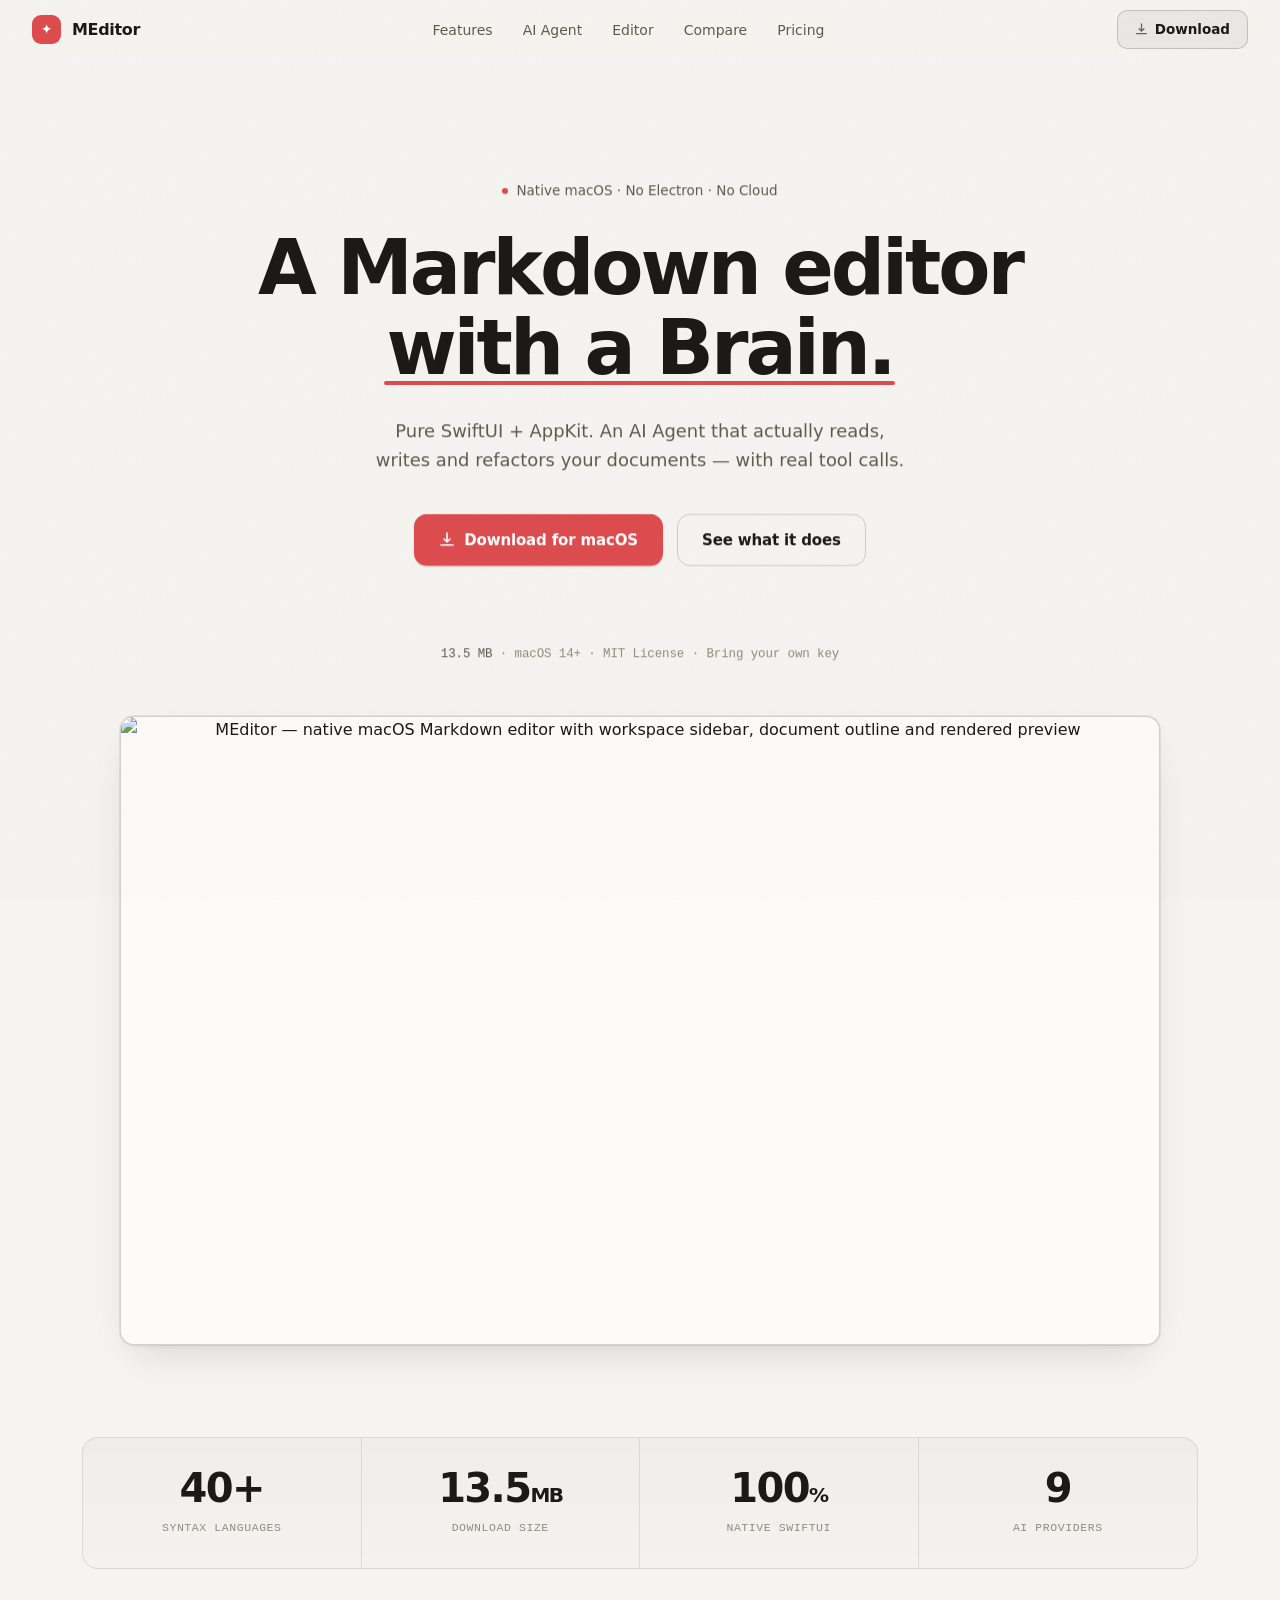
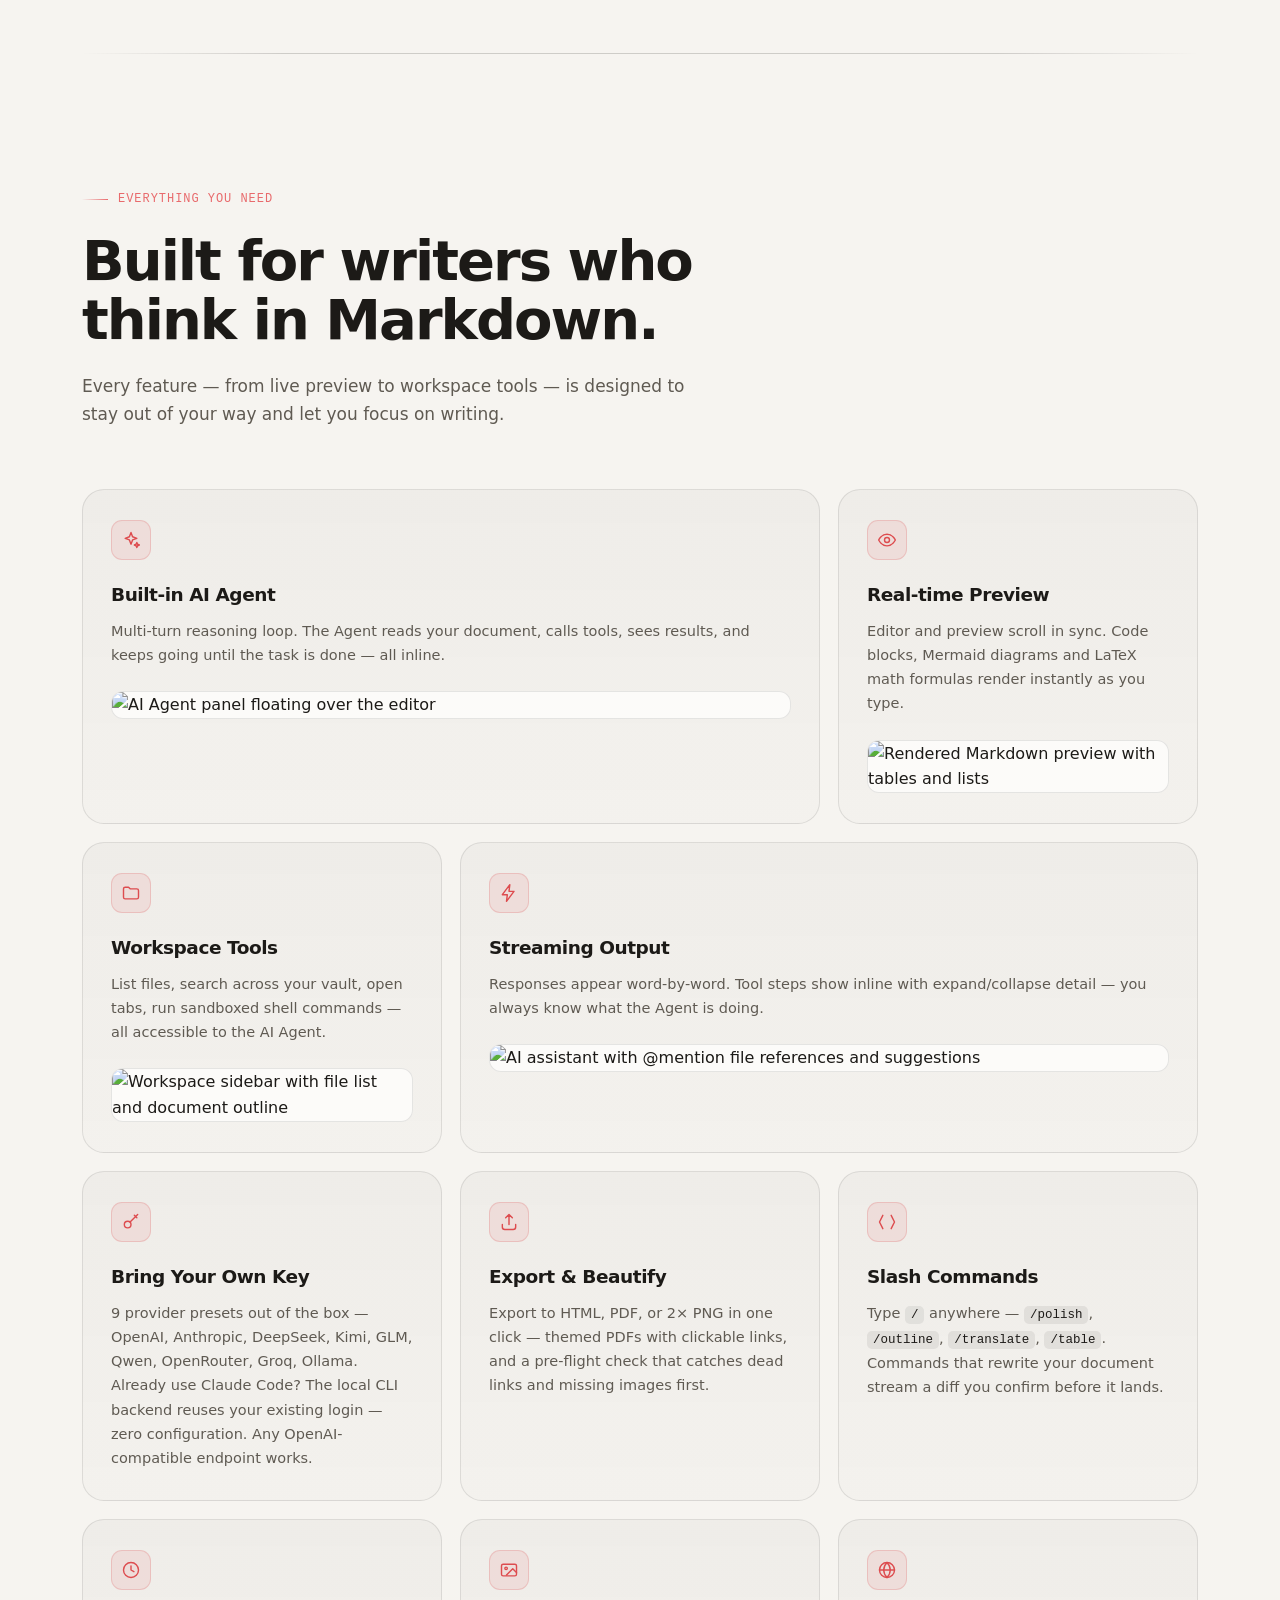
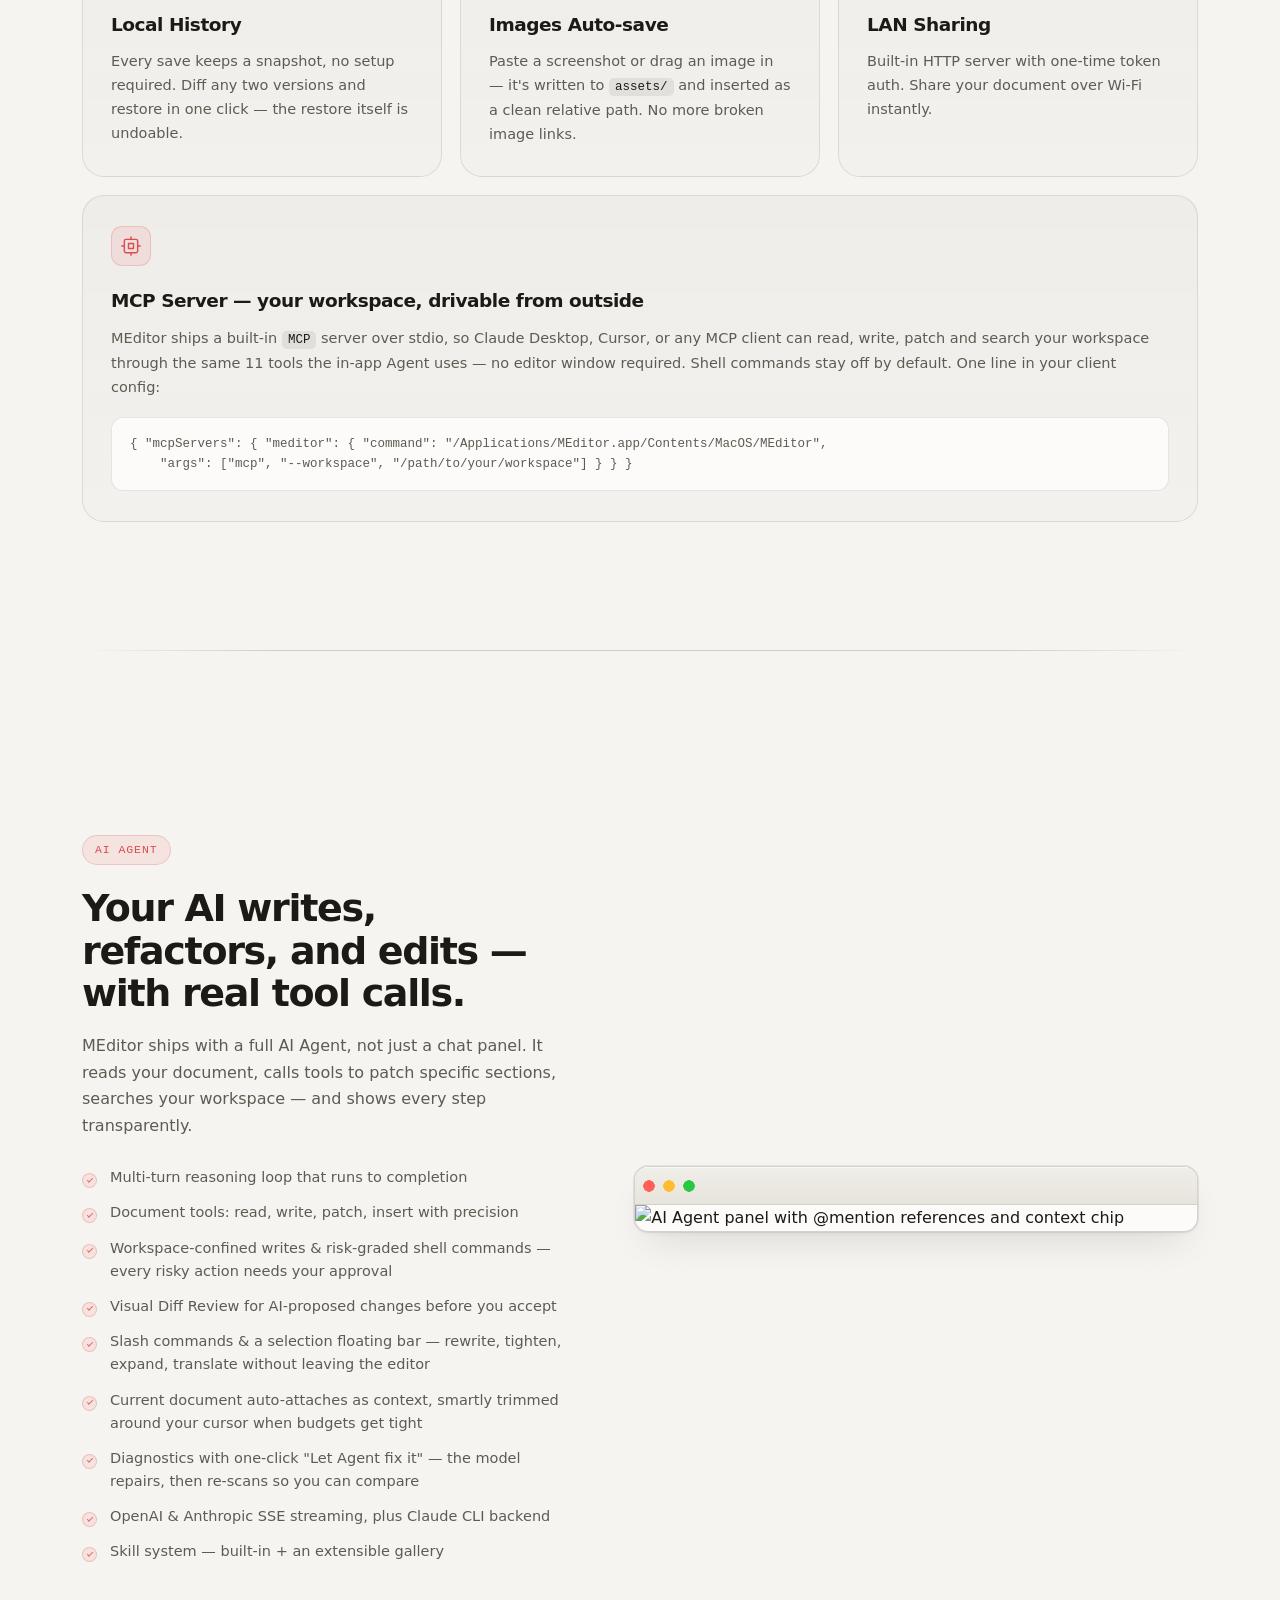
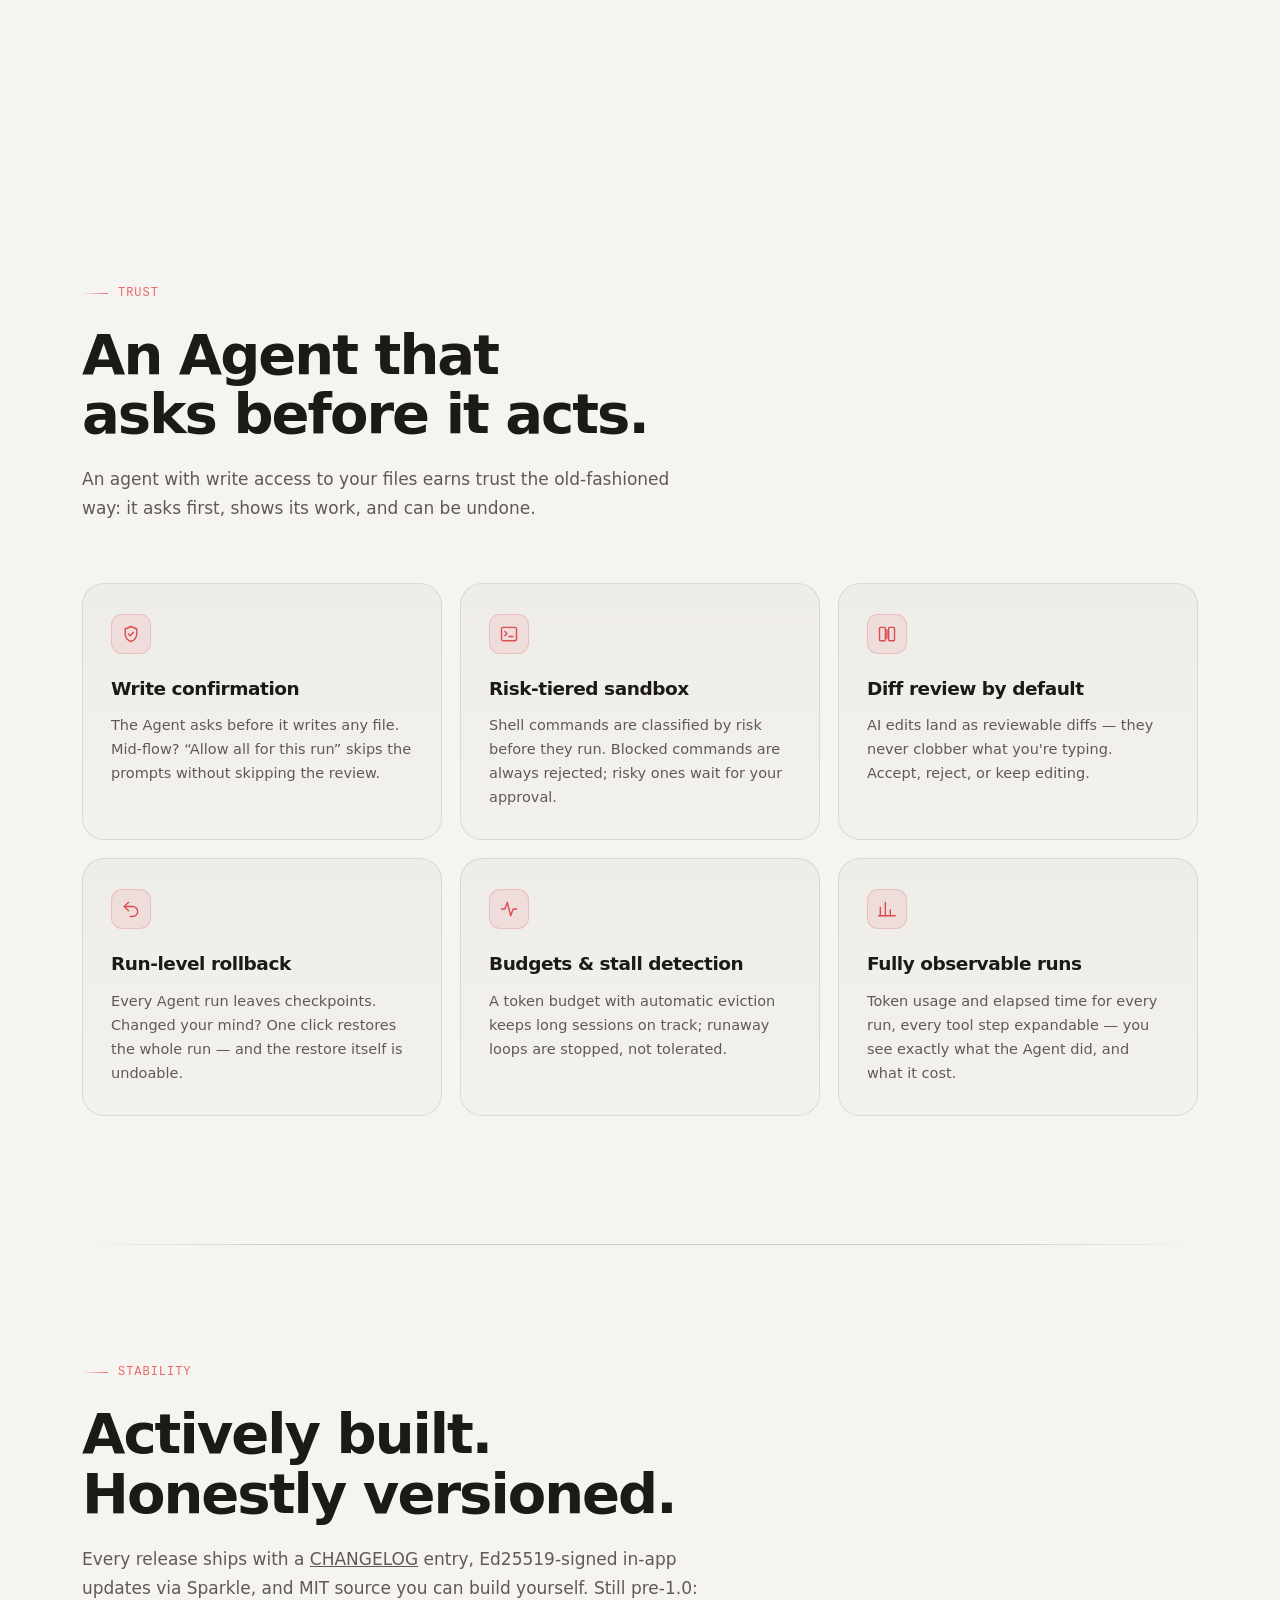
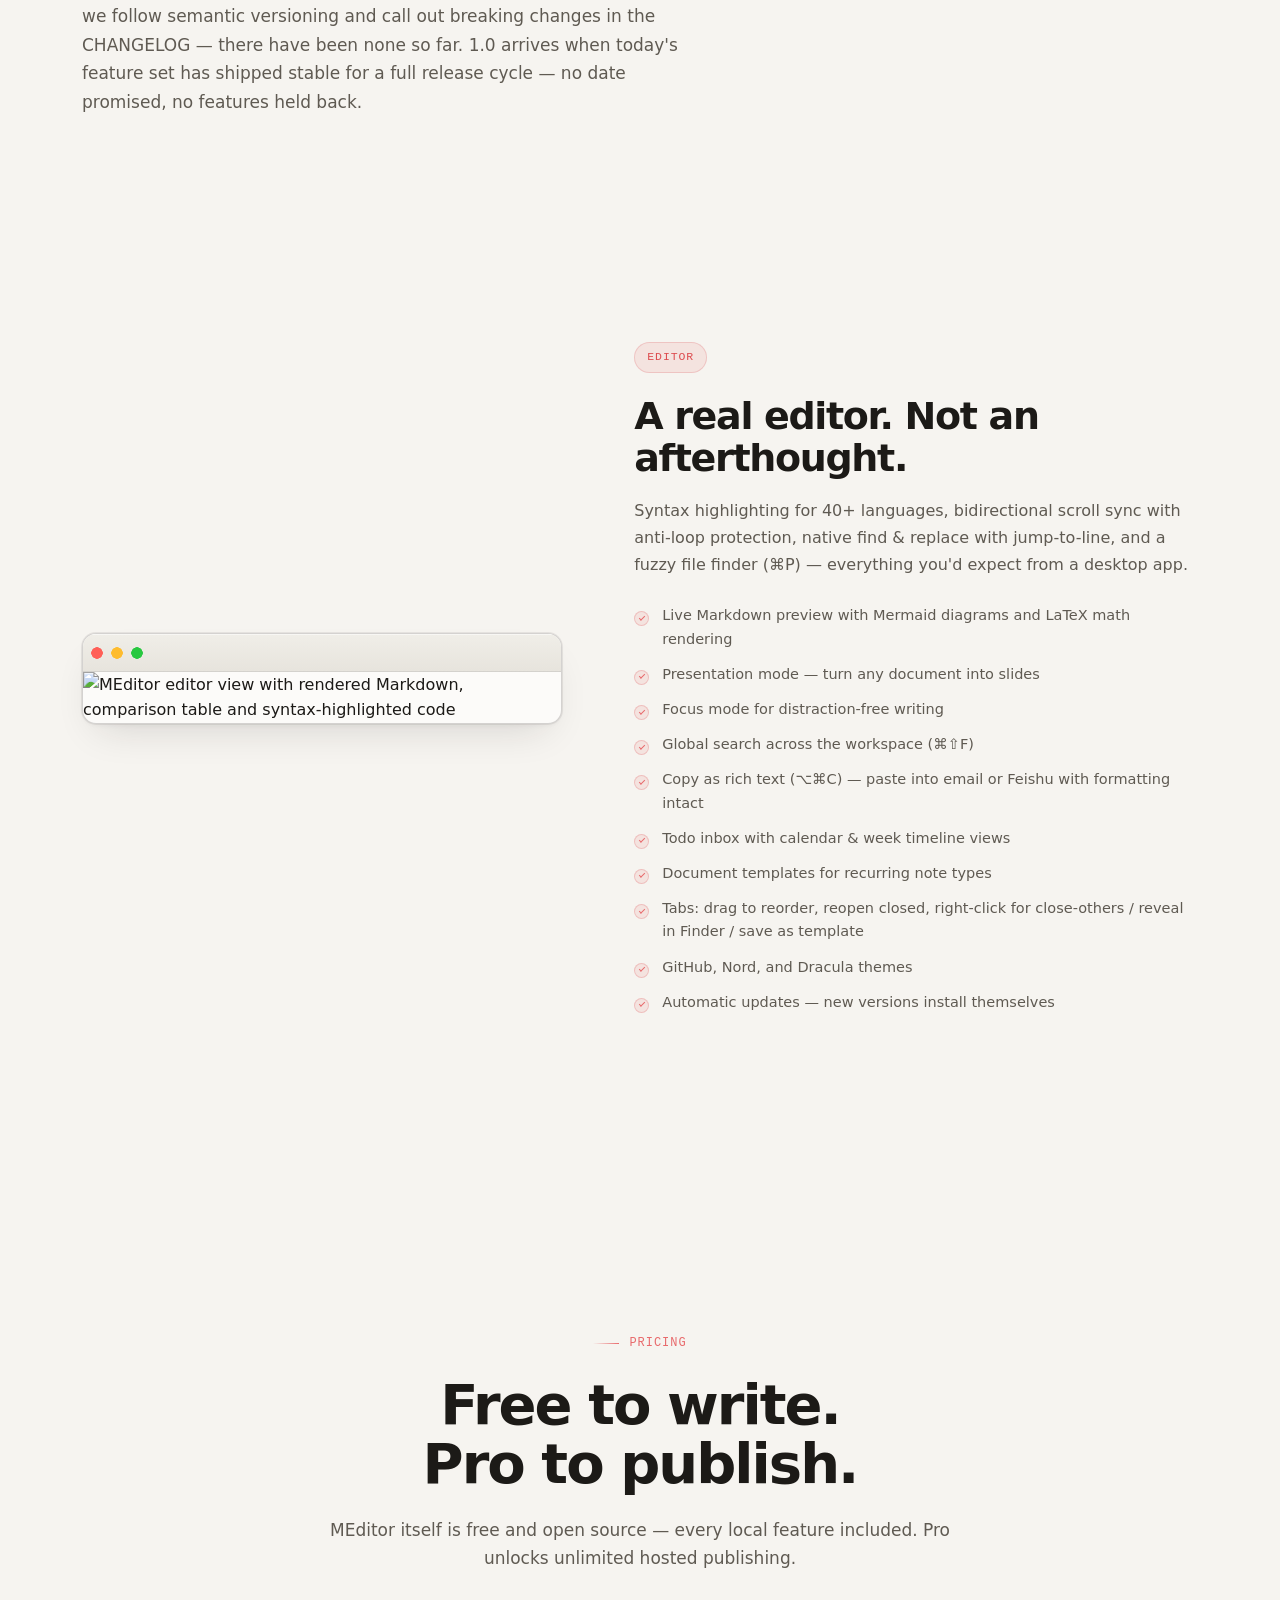
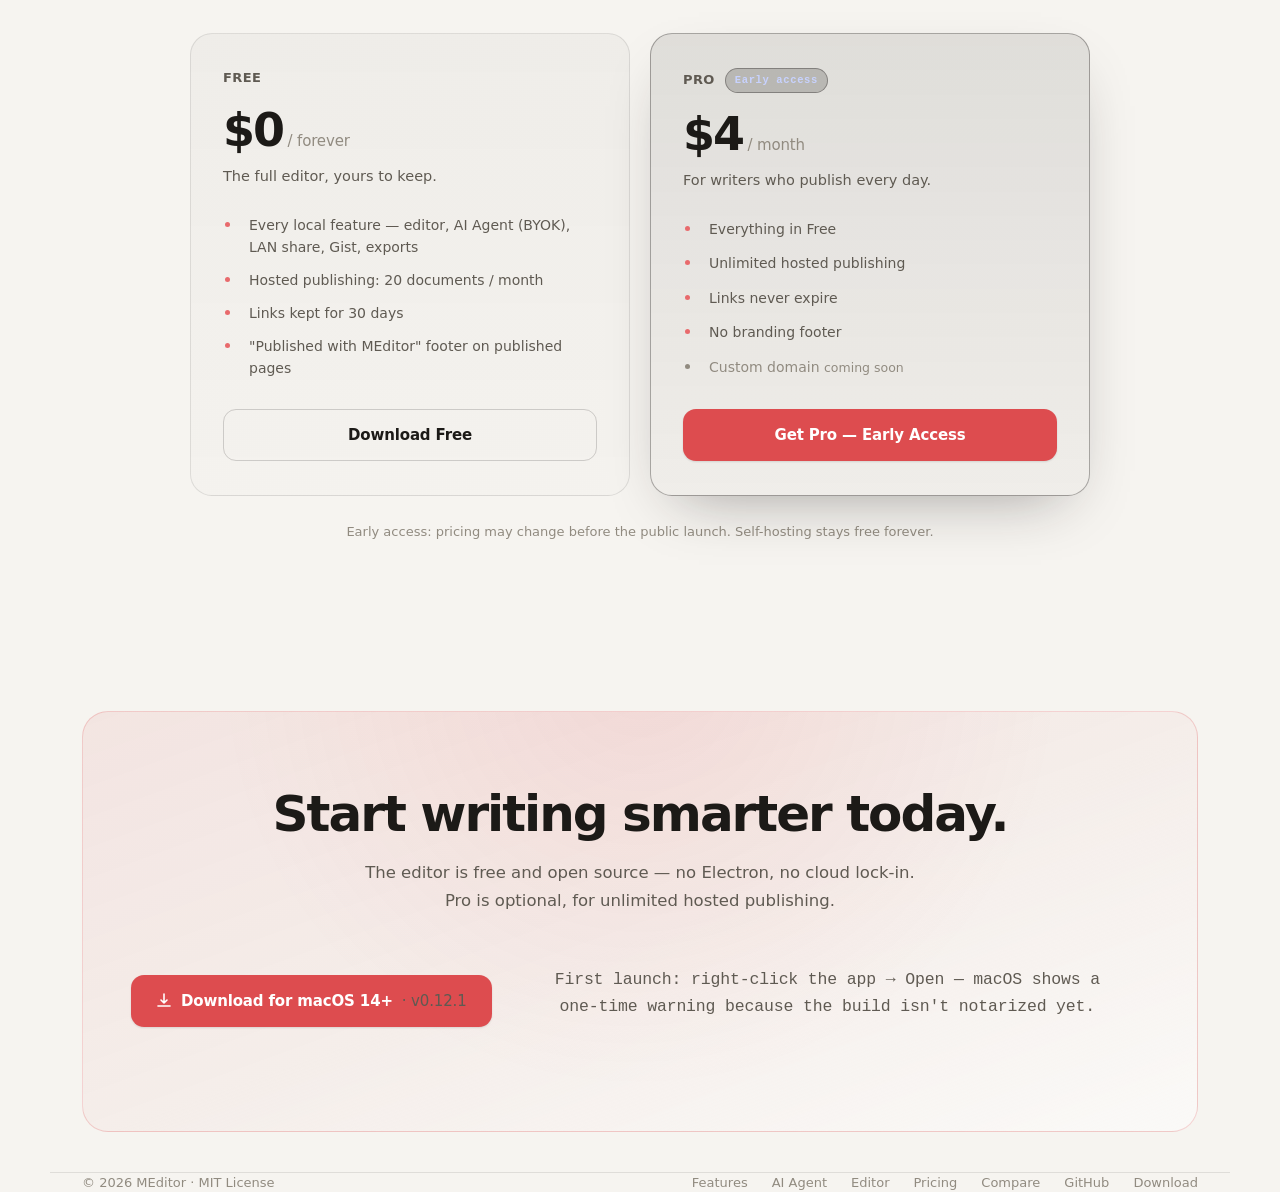
==== commit 73b21057: "feat(preview): KaTeX 数学公式渲染 + 关窗不再退出应用 + 修 Sparkle 签名 三项用户报告的问题一次解决：  1. 数学公式渲染（KaTeX 0.19.0，资源离线内置）" ====
--- a/website/index.html
+++ b/website/index.html
@@ -128,8 +128,8 @@
         <div class="card-icon"><svg width="20" height="20" viewBox="0 0 24 24" fill="none" stroke="currentColor" stroke-width="1.7" stroke-linecap="round" stroke-linejoin="round"><path d="M2 12s3.5-7 10-7 10 7 10 7-3.5 7-10 7-10-7-10-7z"/><circle cx="12" cy="12" r="3"/></svg></div>
         <div class="card-title">Real-time Preview</div>
         <div class="card-desc">
-          Editor and preview scroll in sync. Code blocks and Mermaid diagrams render
-          instantly as you type.
+          Editor and preview scroll in sync. Code blocks, Mermaid diagrams and
+          LaTeX math formulas render instantly as you type.
         </div>
         <div class="card-media">
           <img src="images/preview.png?v=4" alt="Rendered Markdown preview with tables and lists" loading="lazy">
@@ -365,7 +365,7 @@
           everything you'd expect from a desktop app.
         </p>
         <ul class="feature-list">
-          <li>Live Markdown preview with Mermaid diagram support</li>
+          <li>Live Markdown preview with Mermaid diagrams and LaTeX math rendering</li>
           <li>Presentation mode — turn any document into slides</li>
           <li>Focus mode for distraction-free writing</li>
           <li>Global search across the workspace (⌘⇧F)</li>
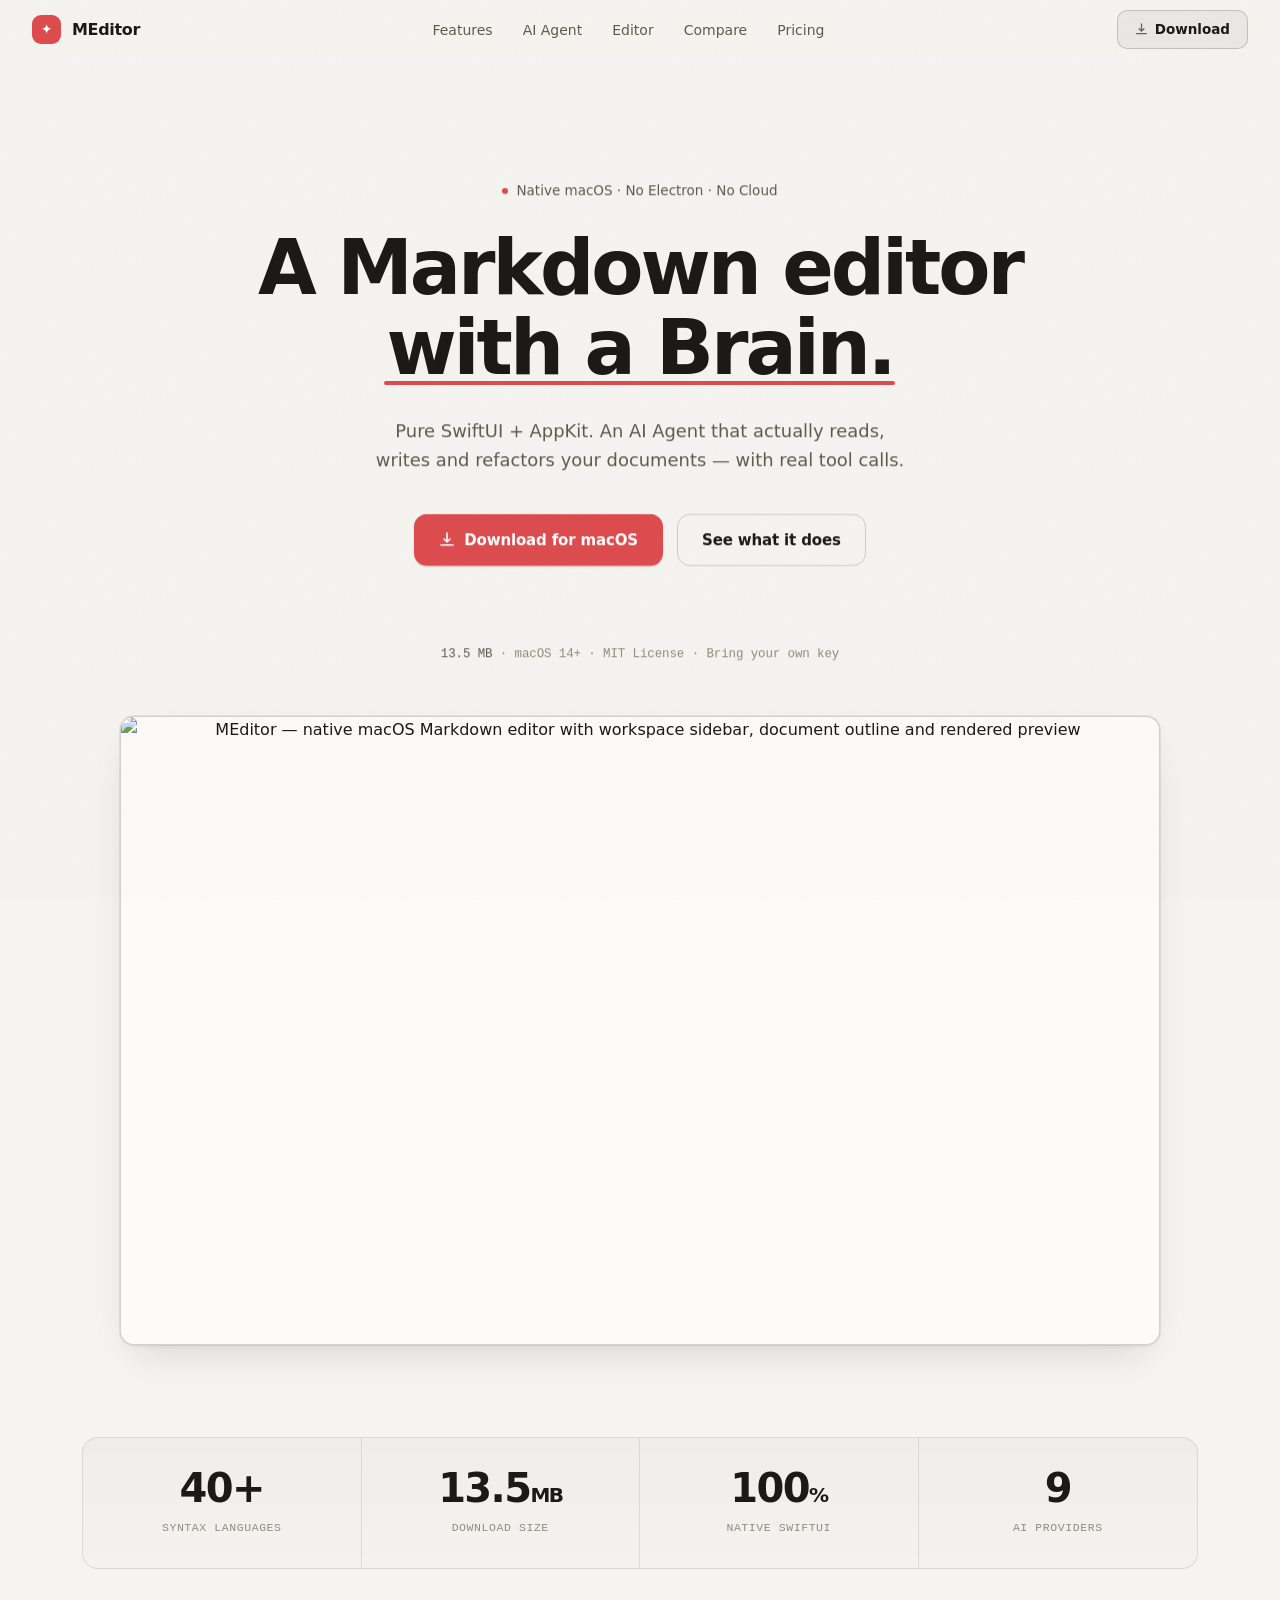
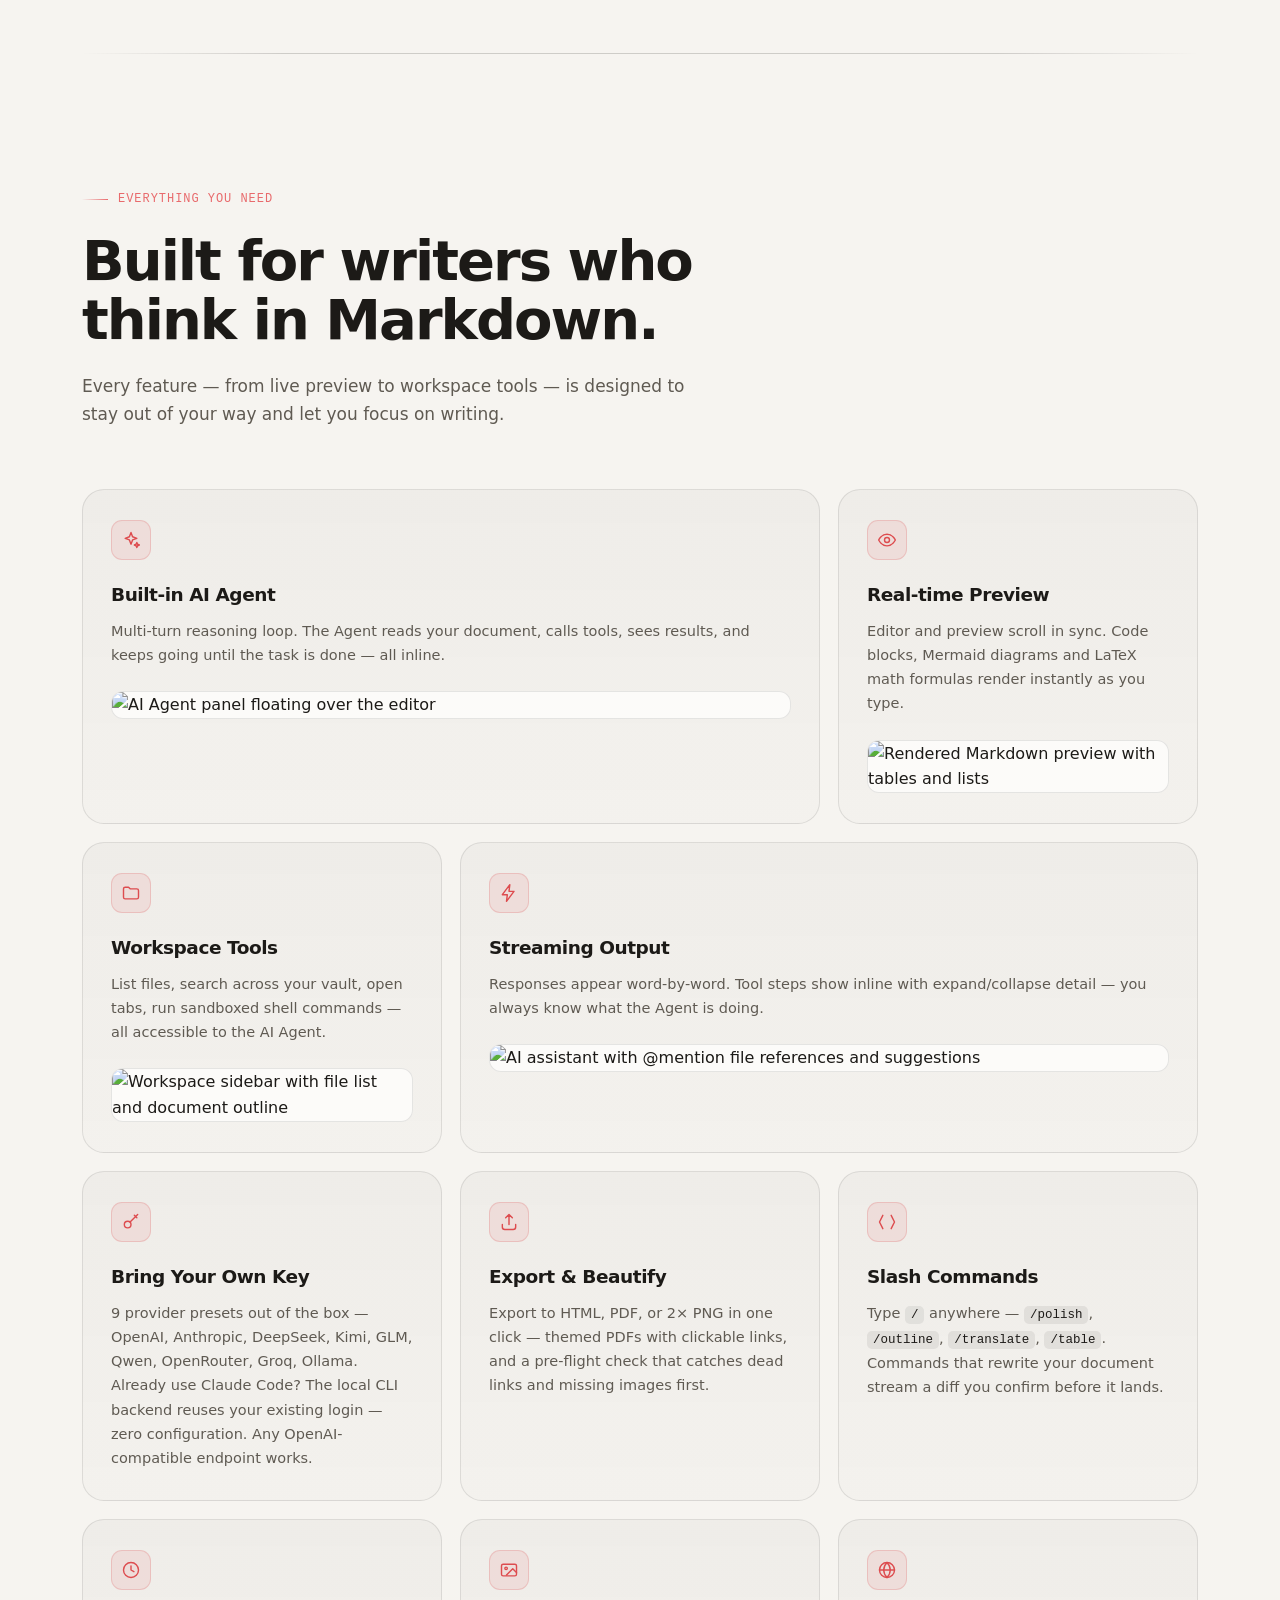
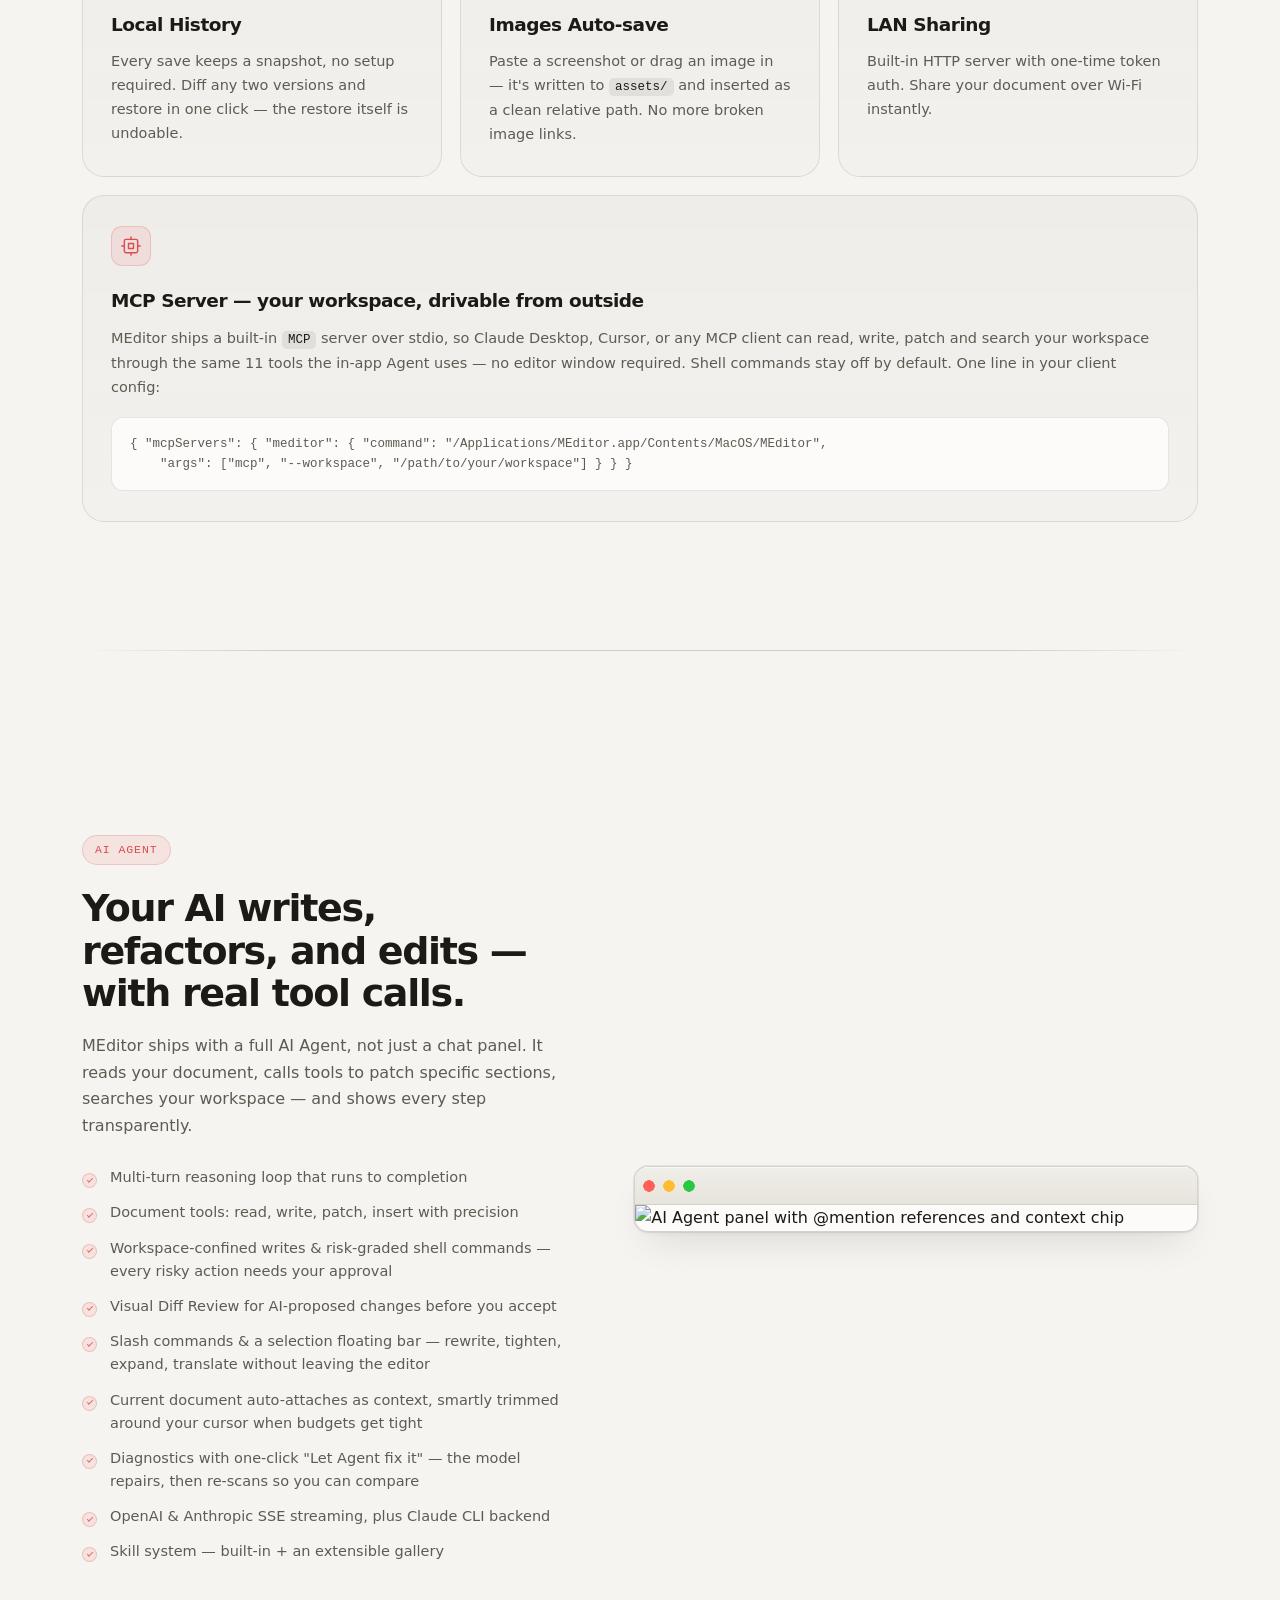
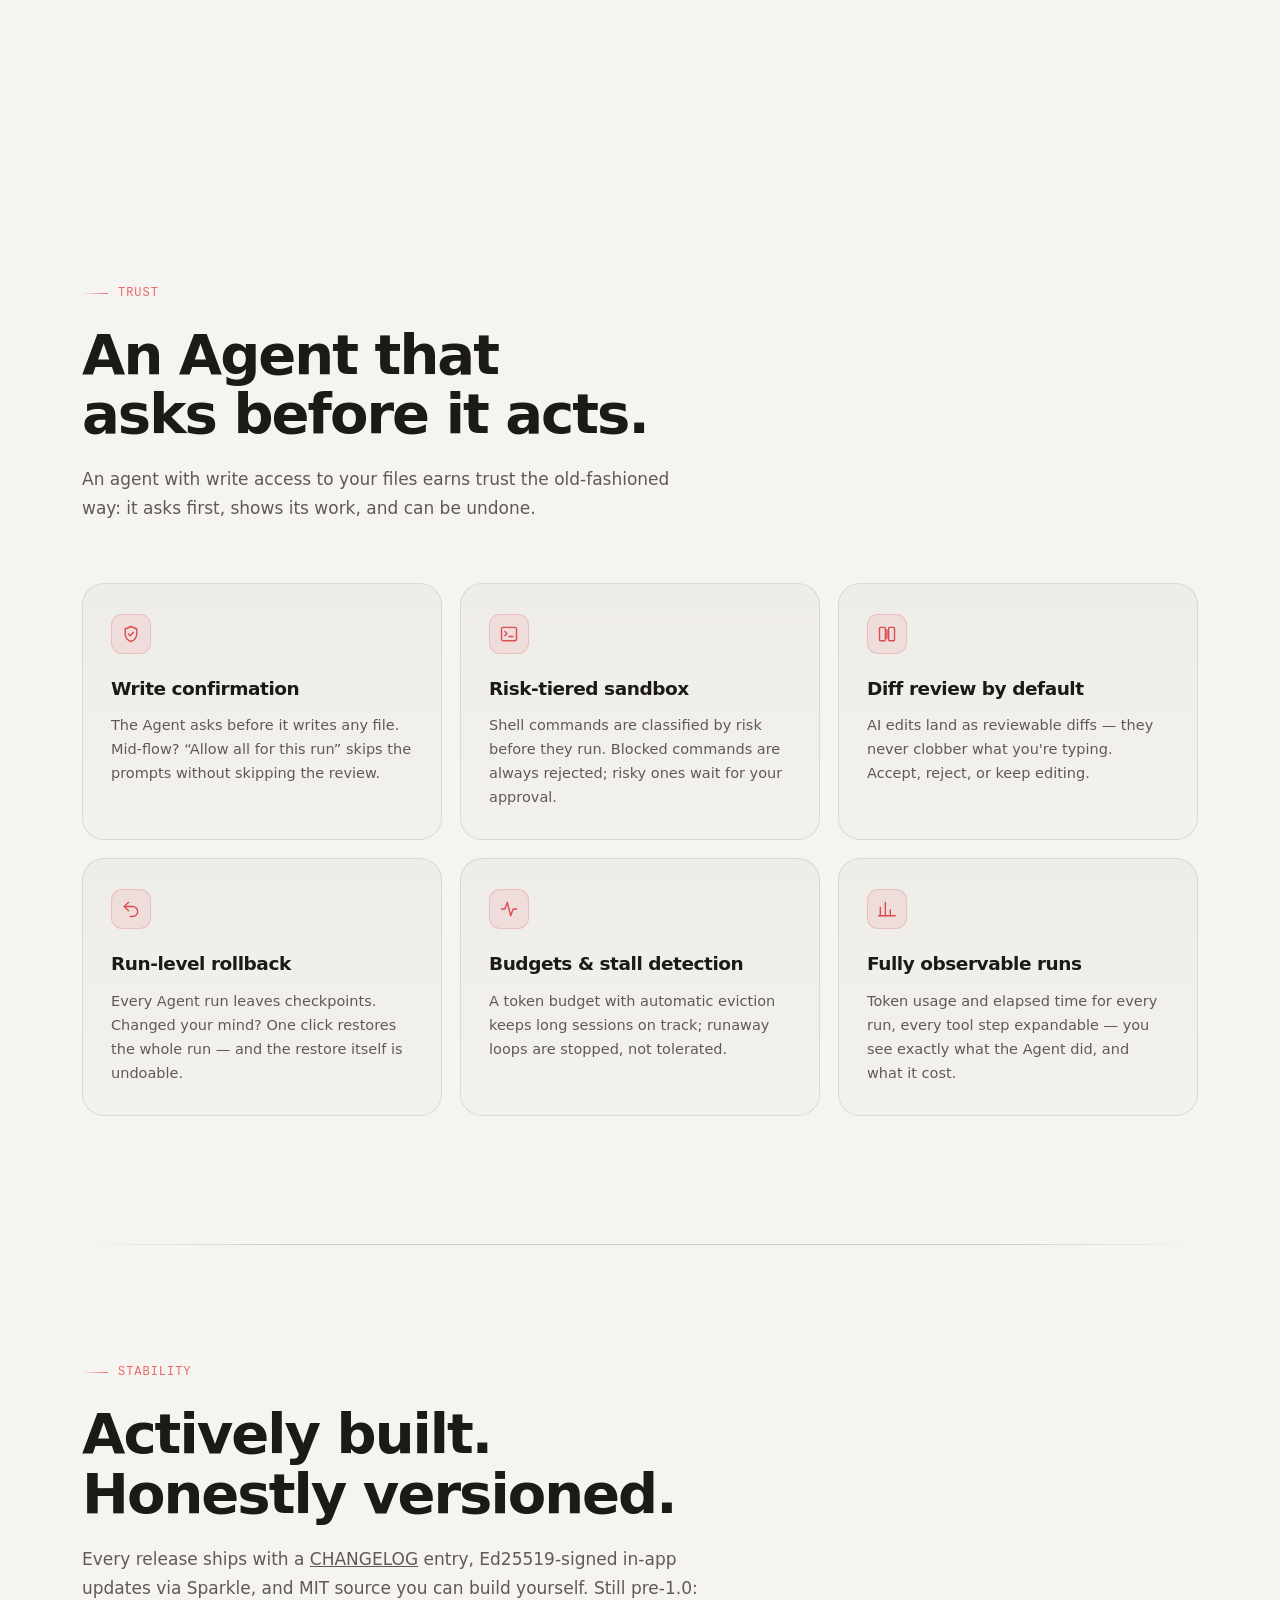
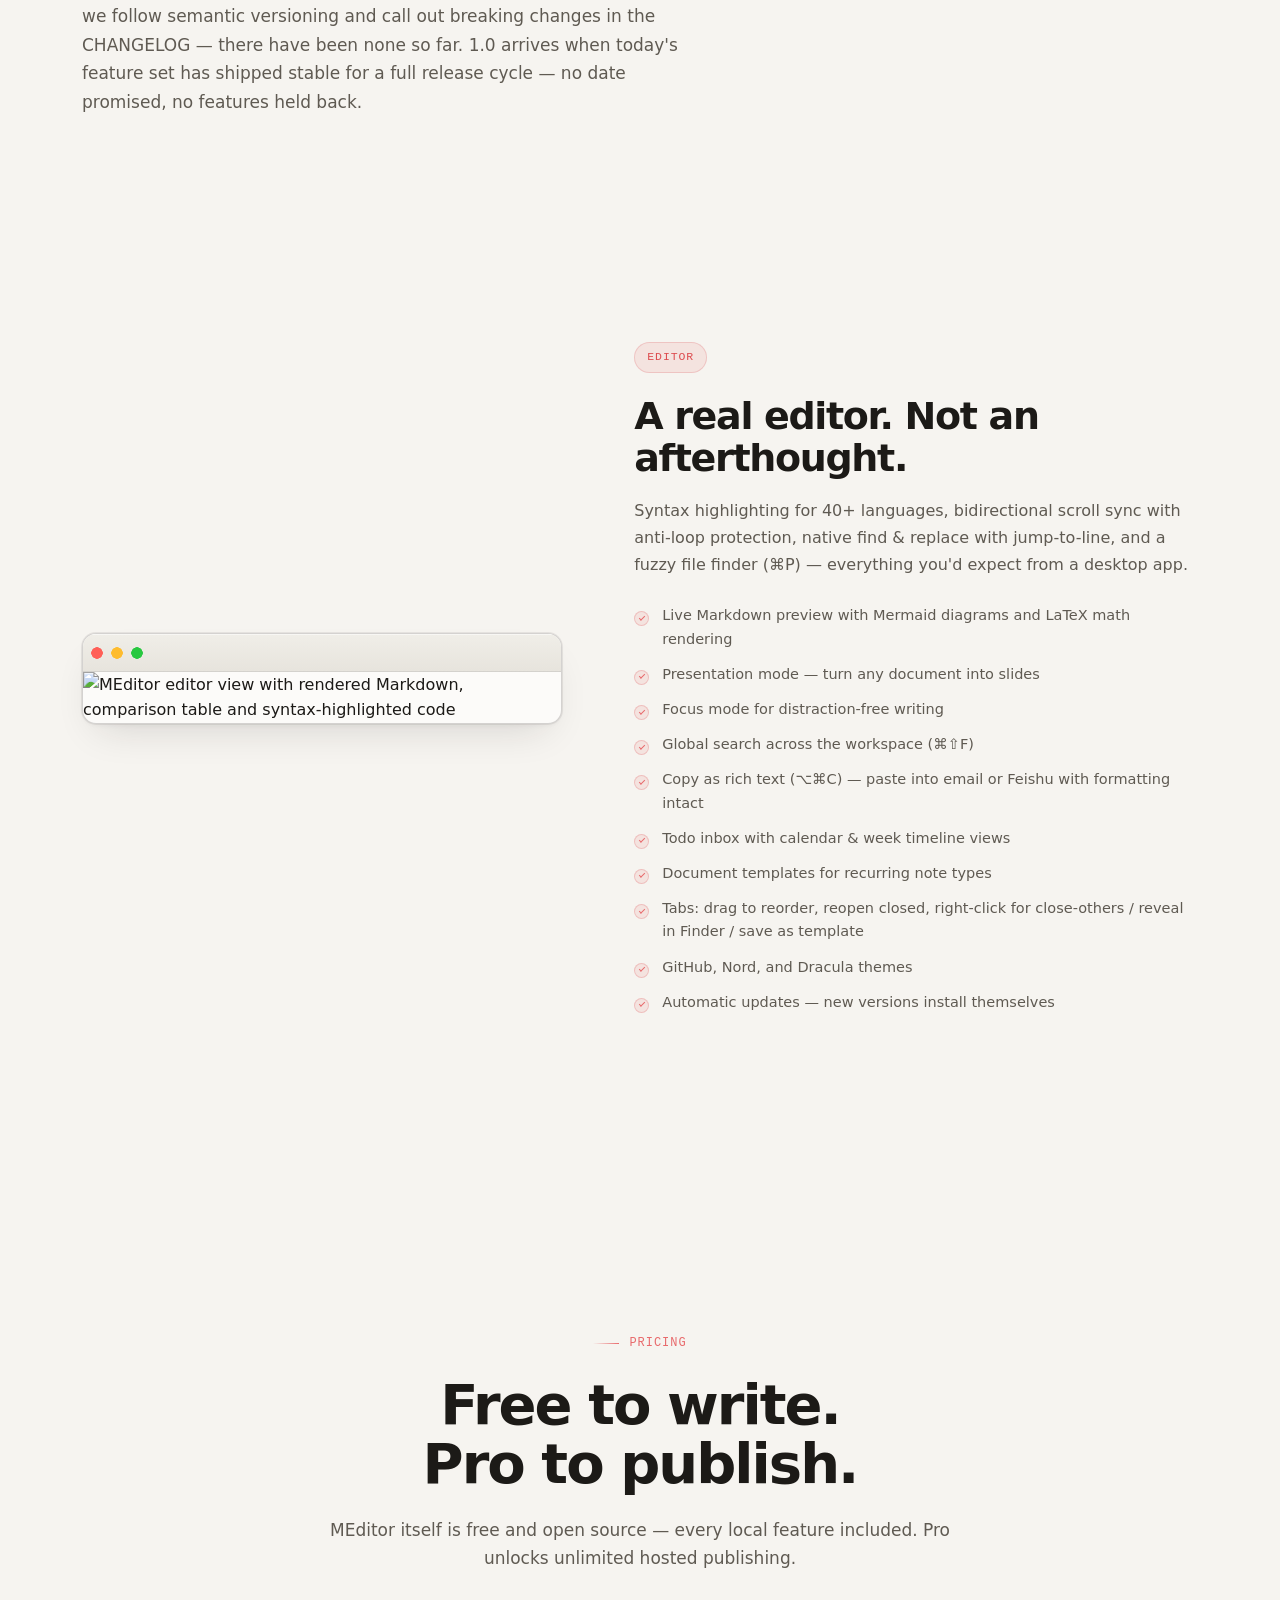
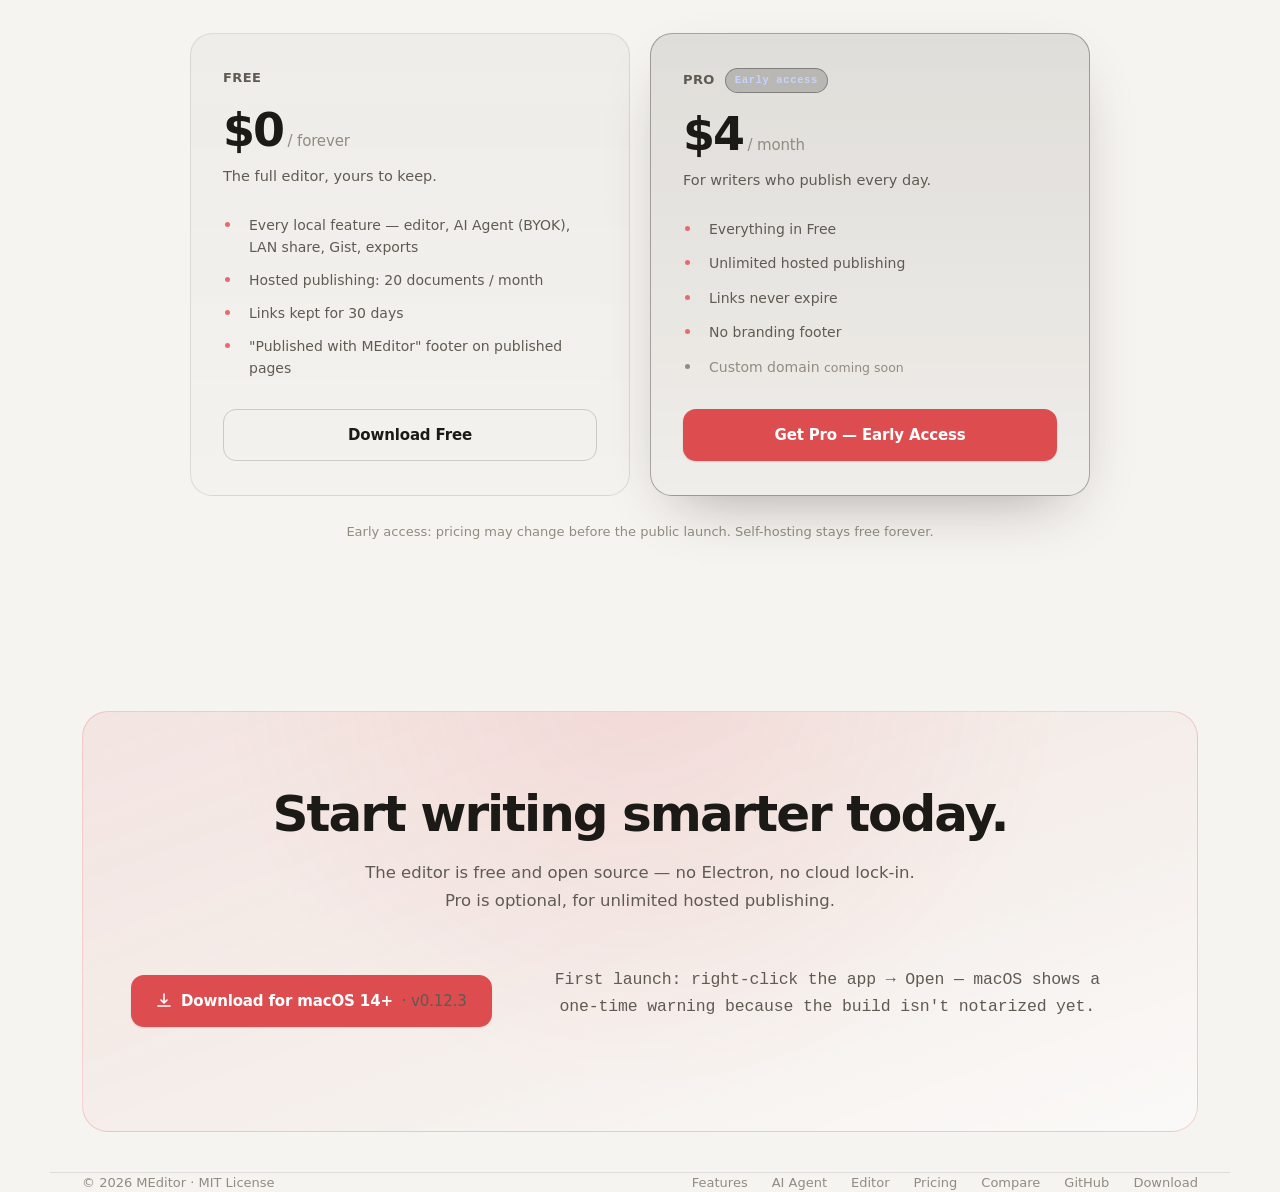
==== commit 7f6fdf24: "chore(release): 0.12.3 —— iOS UI 原生化定稿 + 发版基建 - VERSION 0.12.2 → 0.12.3；CHANGELOG [Unreleased] → [0." ====
--- a/website/index.html
+++ b/website/index.html
@@ -439,7 +439,7 @@
     <div class="hero-actions" style="margin-bottom:0">
       <a href="/update/pkg" class="btn btn-primary">
         <svg width="16" height="16" viewBox="0 0 16 16" fill="none"><path d="M8 1v9M8 10l-3-3M8 10l3-3" stroke="currentColor" stroke-width="1.6" stroke-linecap="round" stroke-linejoin="round"/><path d="M2 13h12" stroke="currentColor" stroke-width="1.6" stroke-linecap="round"/></svg>
-        Download for macOS 14+<span class="dl-version"> · v0.12.1</span>
+        Download for macOS 14+<span class="dl-version"> · v0.12.3</span>
       </a>
       <p class="hero-note" style="margin-top:18px">First launch: <b>right-click the app → Open</b> — macOS shows a one-time warning because the build isn't notarized yet.</p>
     </div>
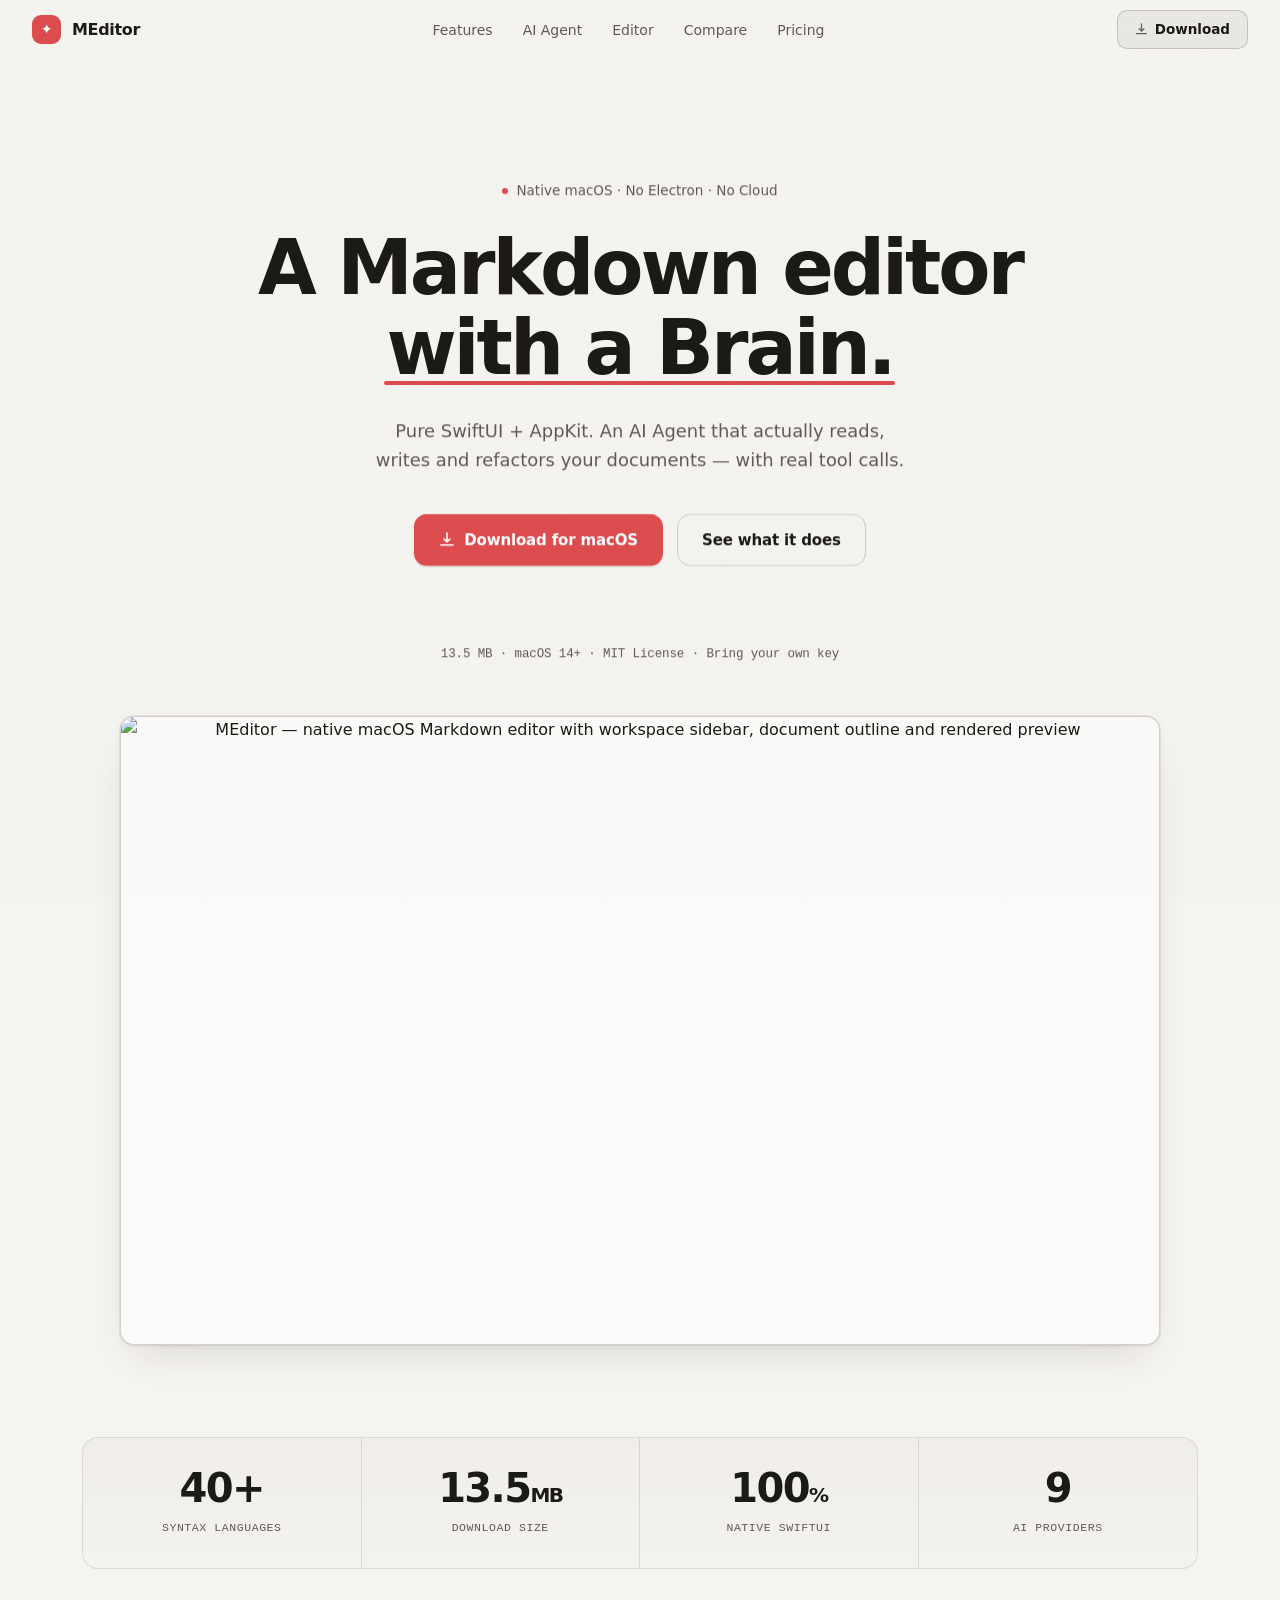
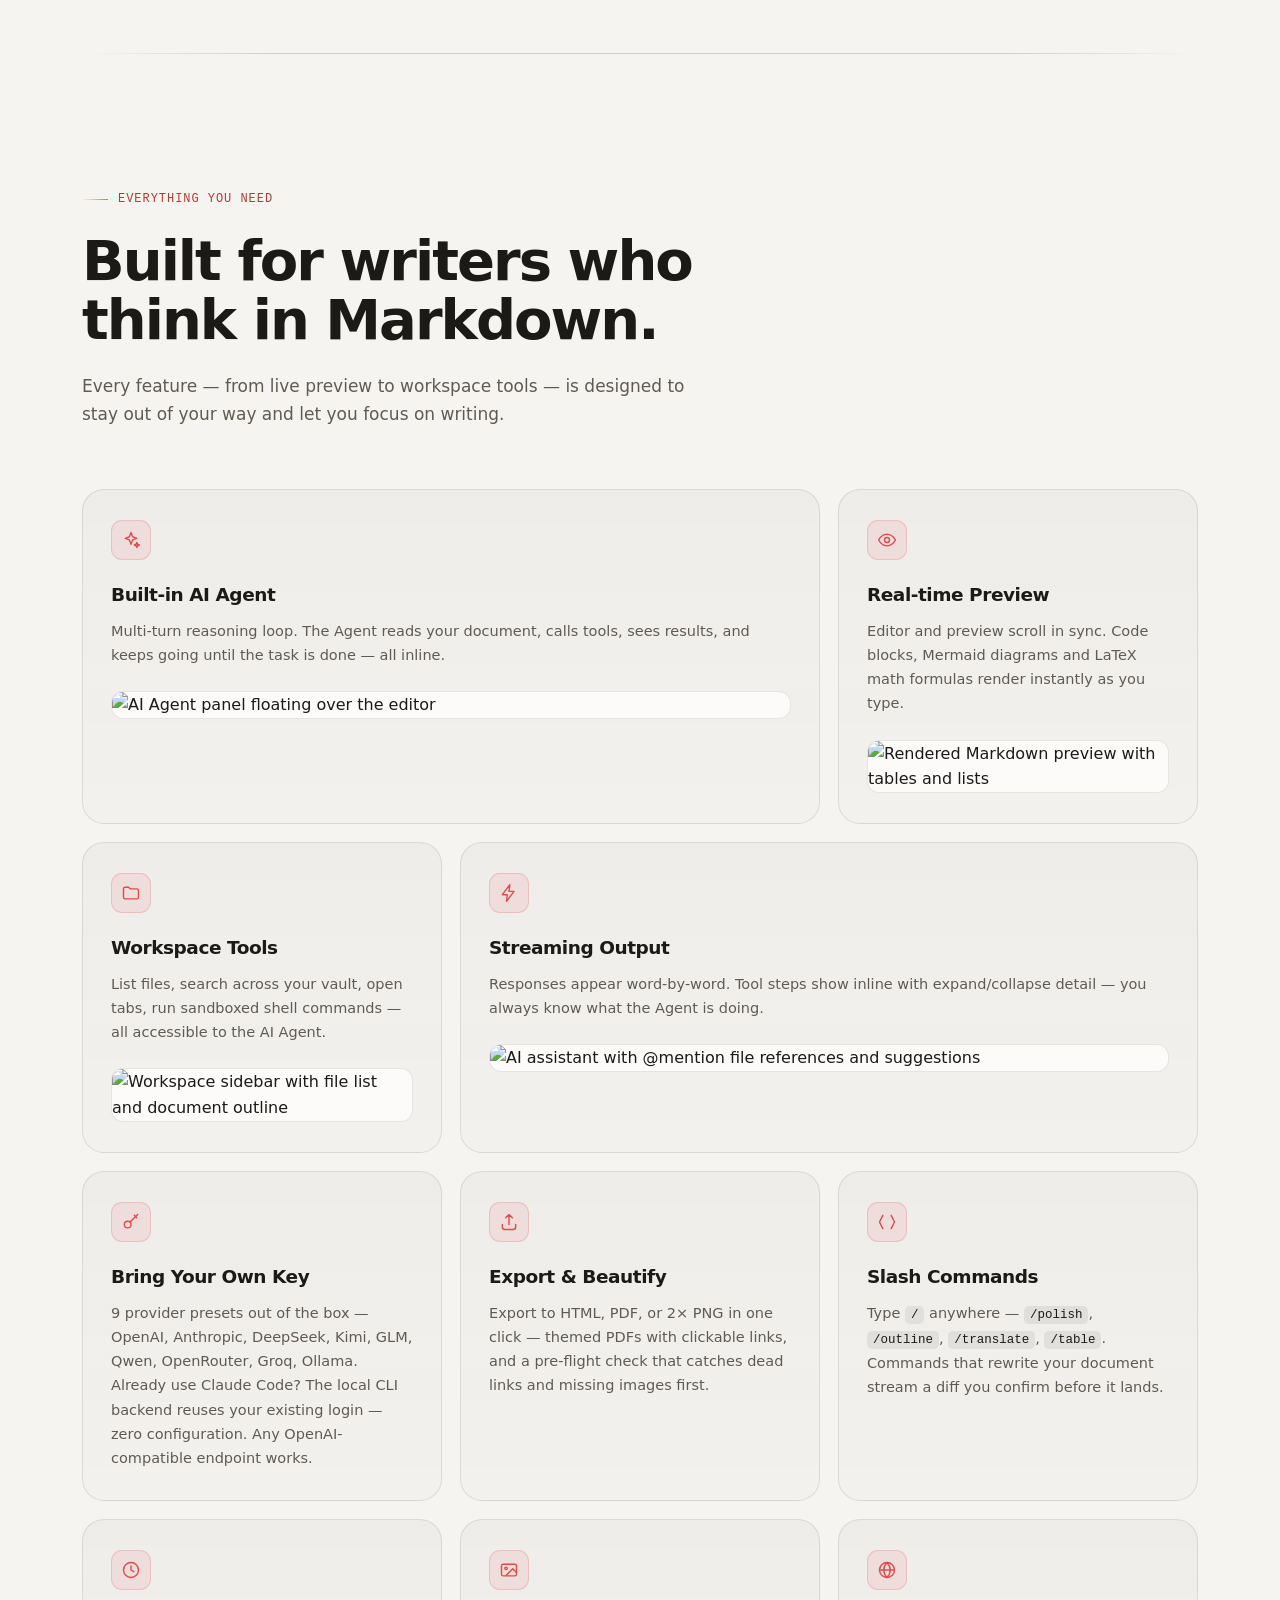
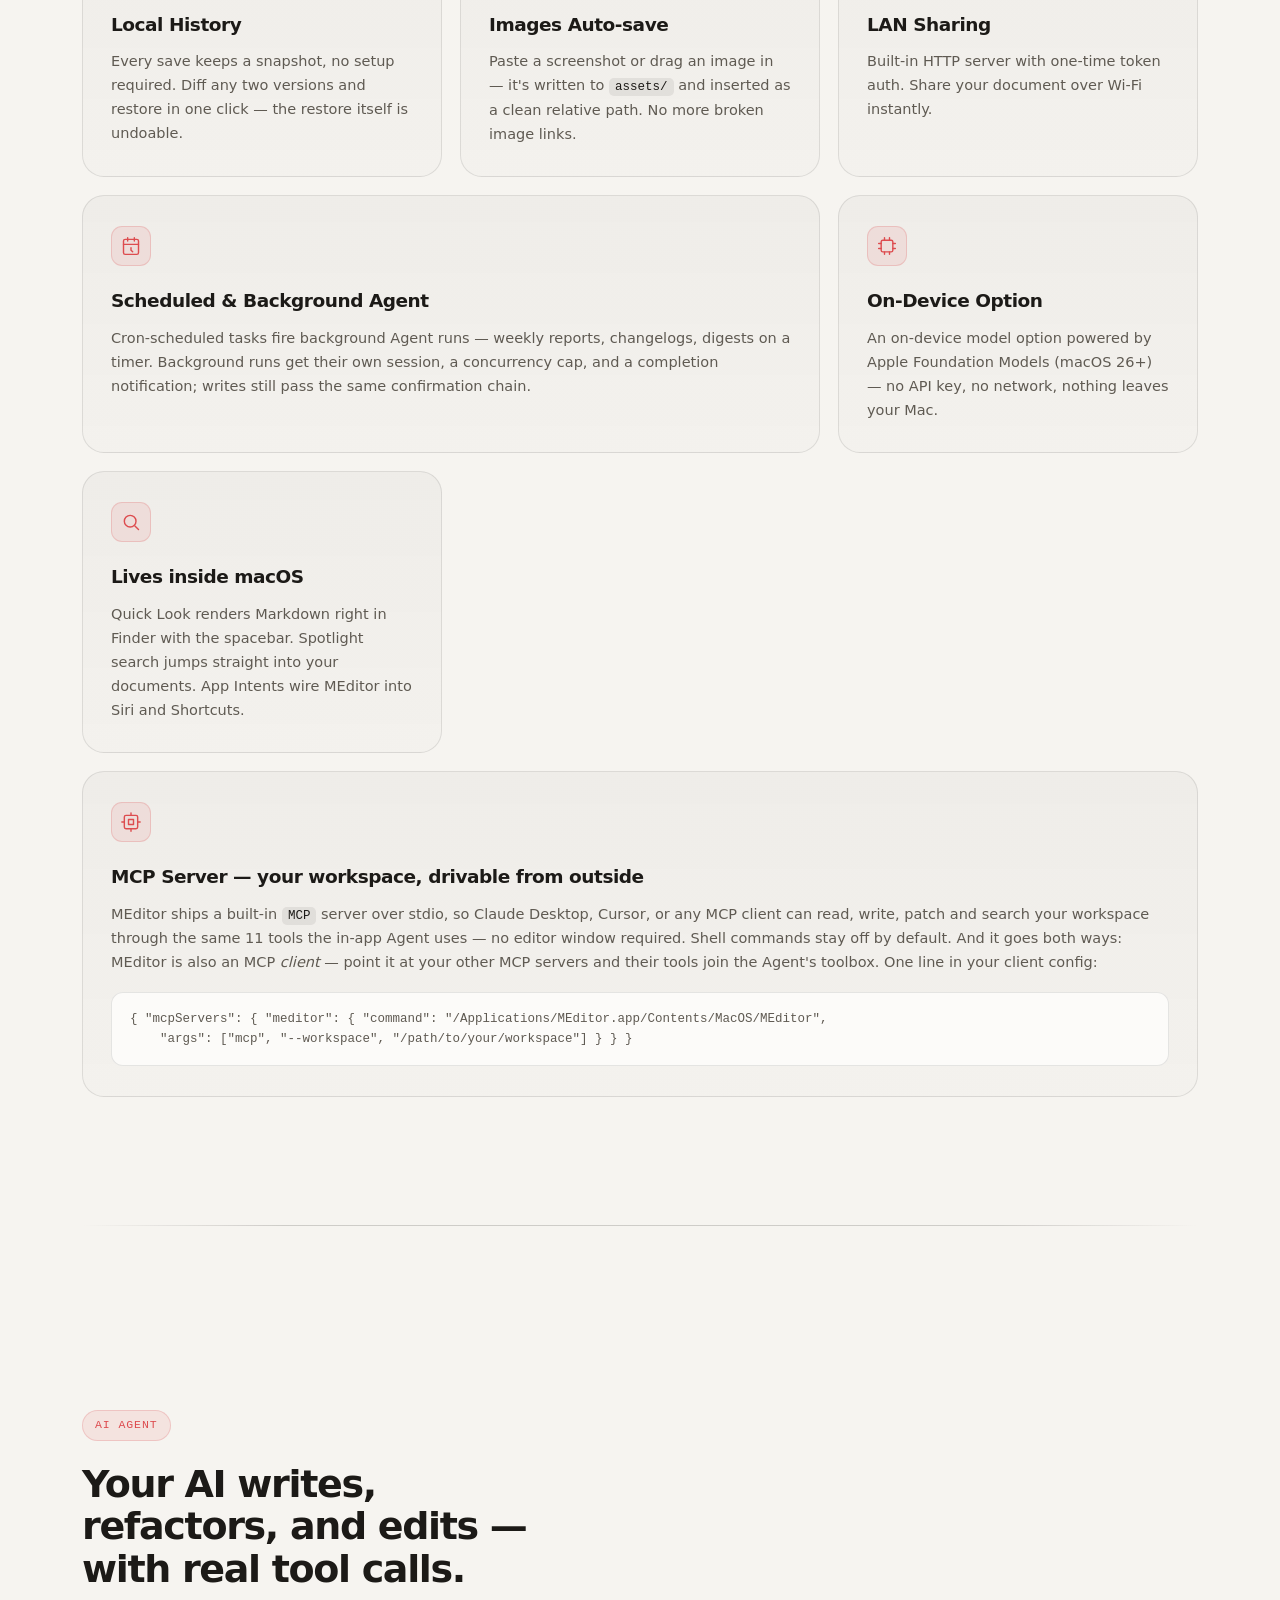
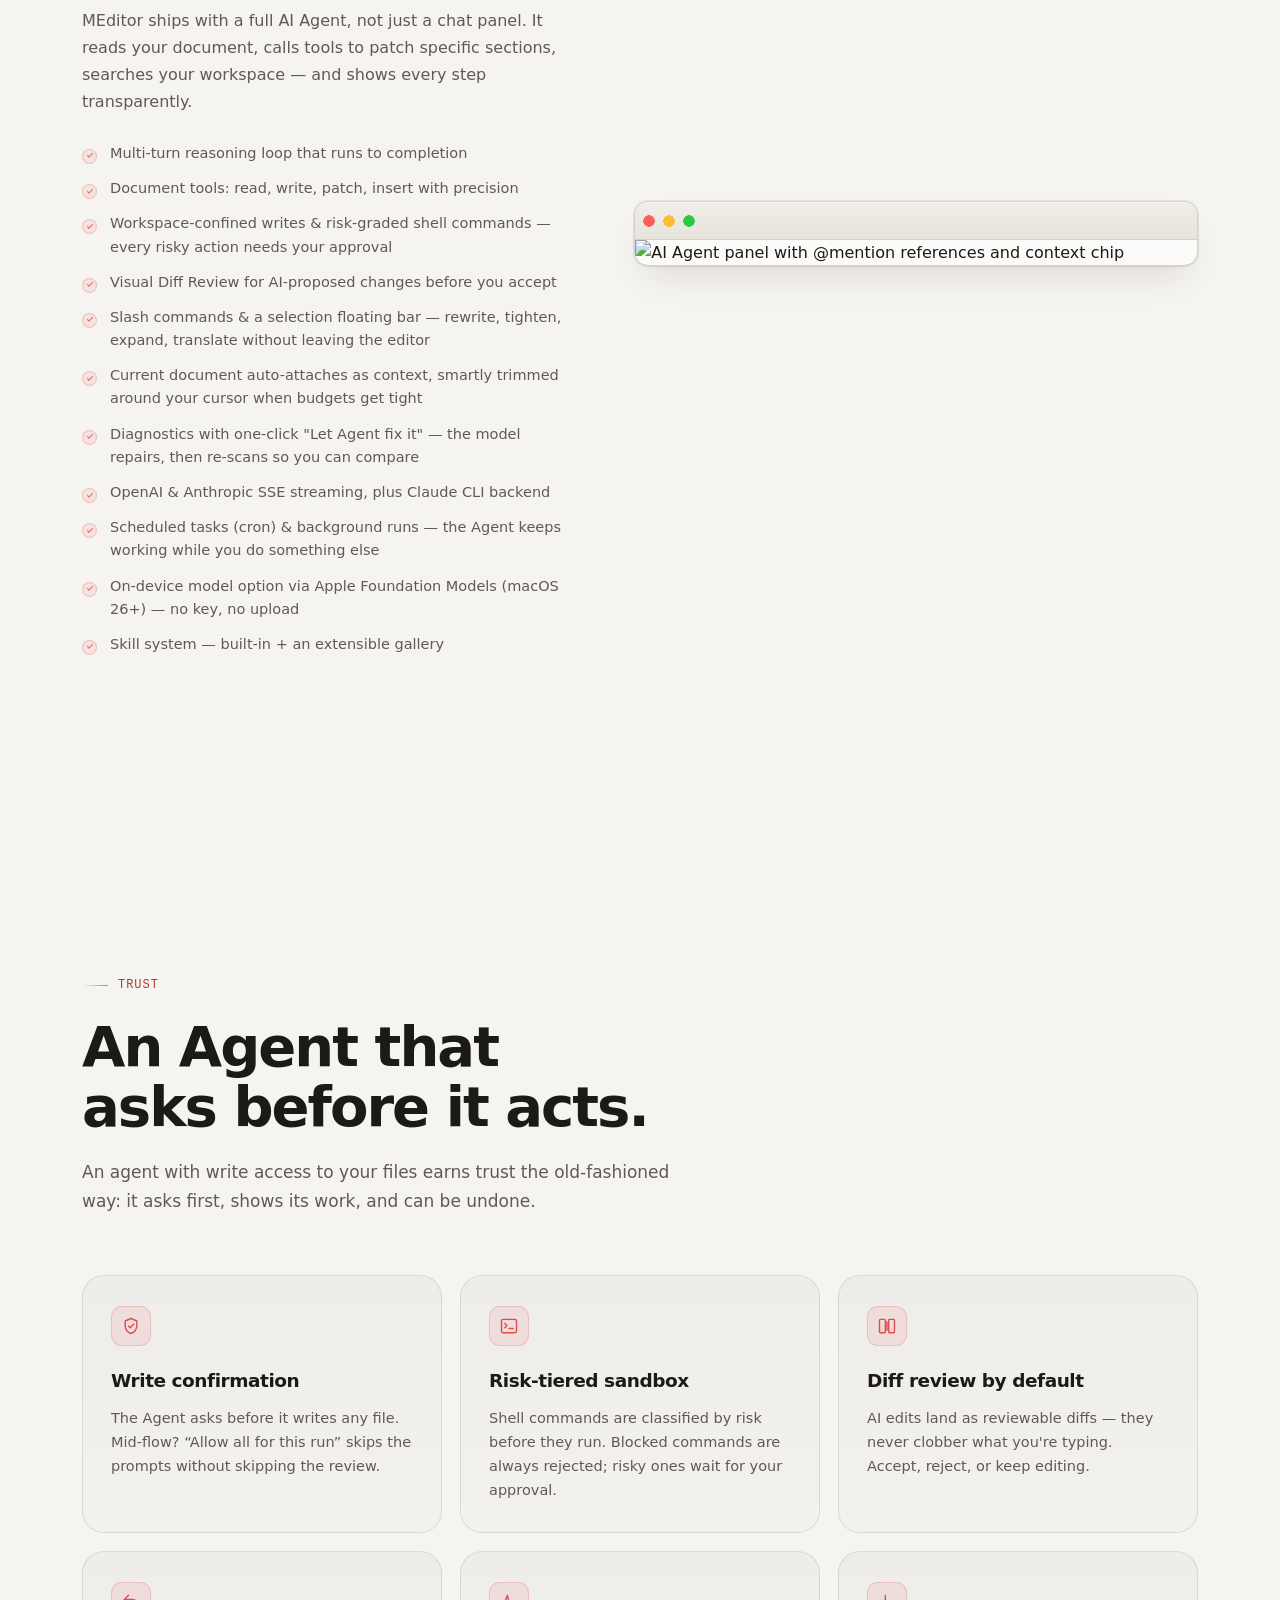
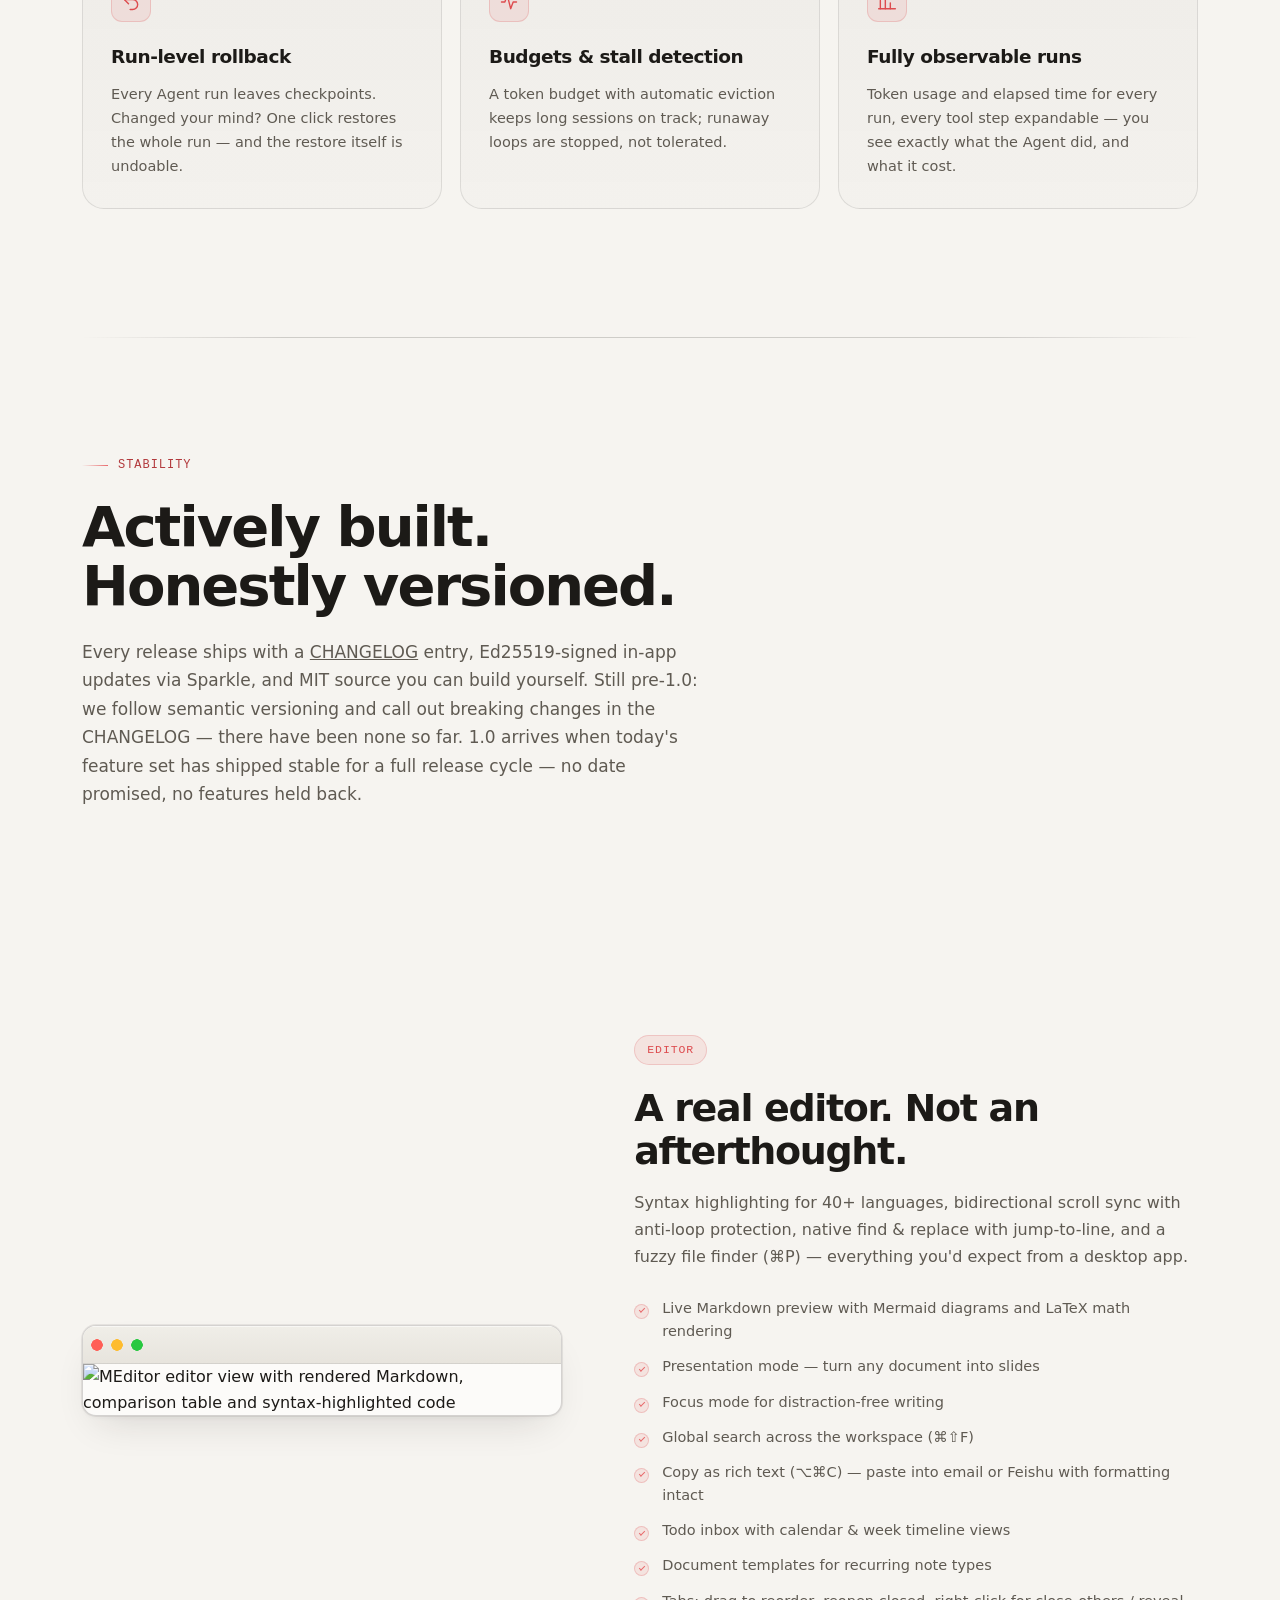
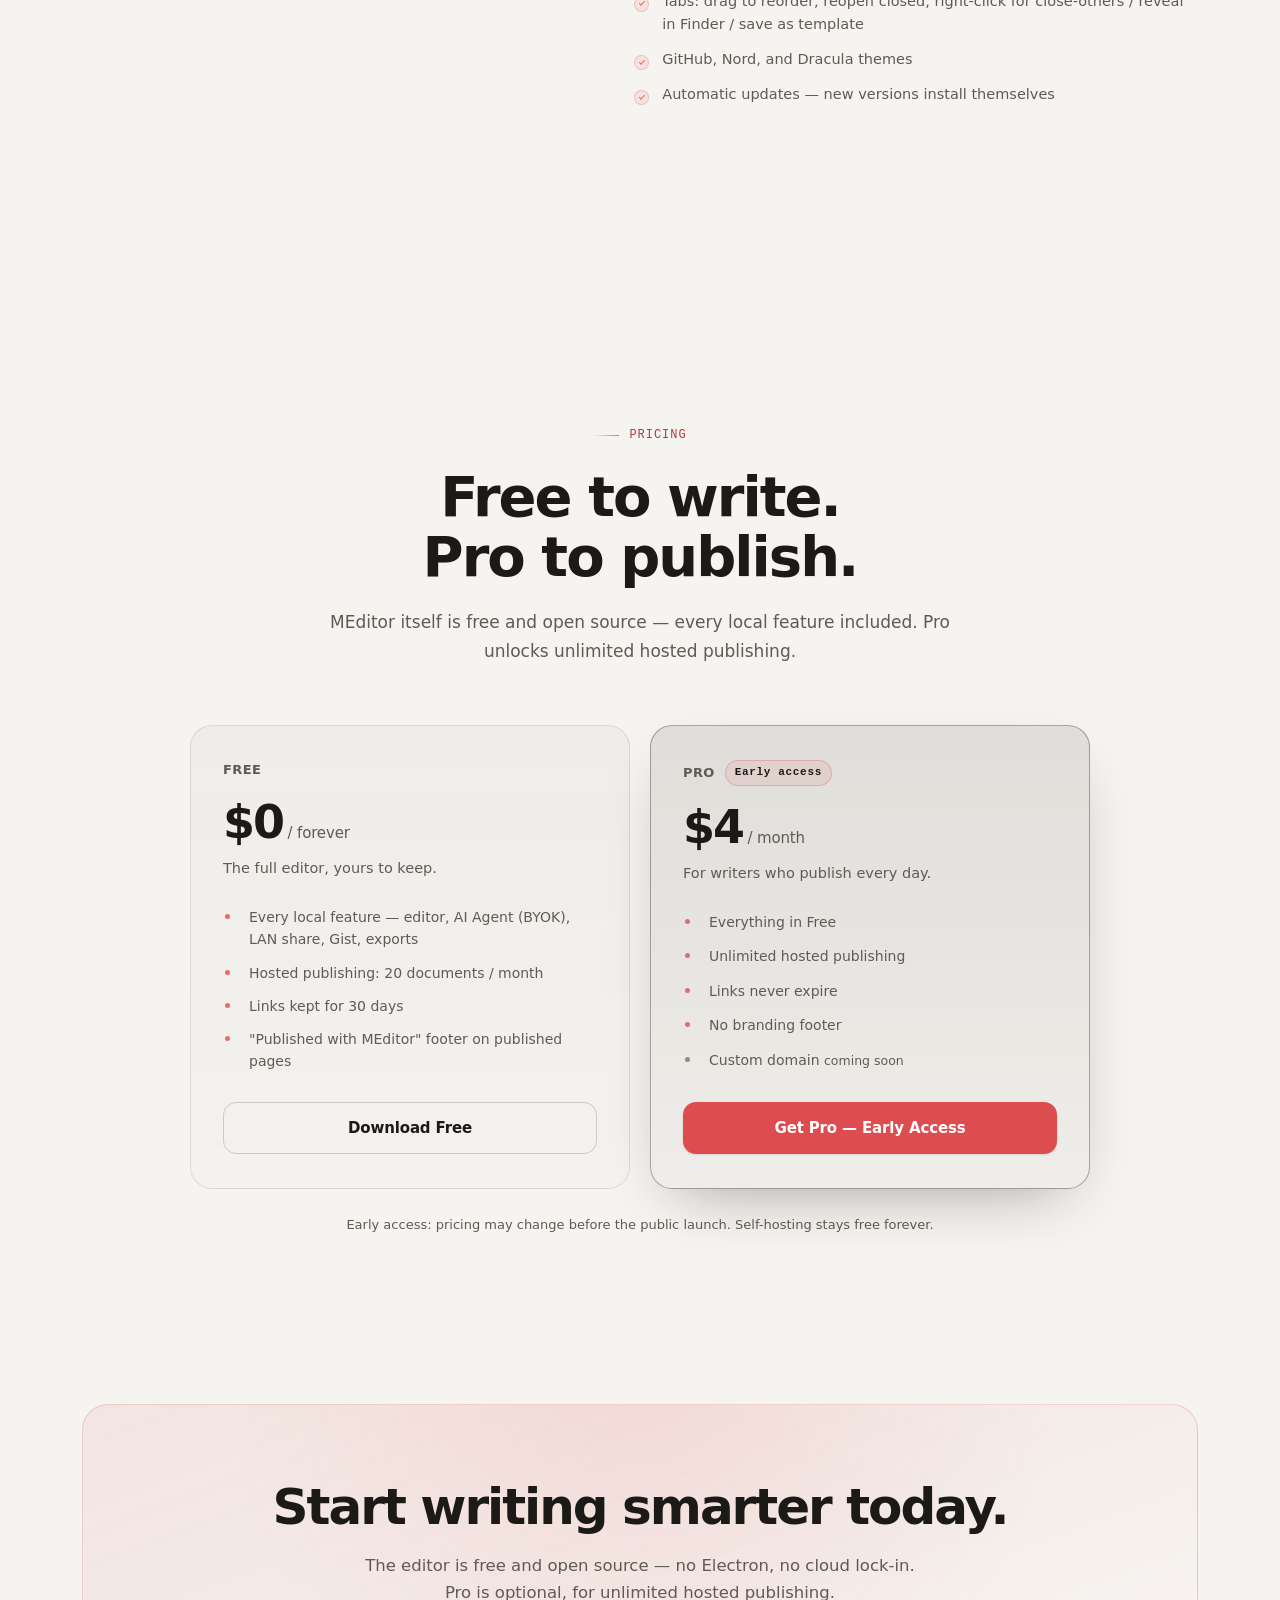
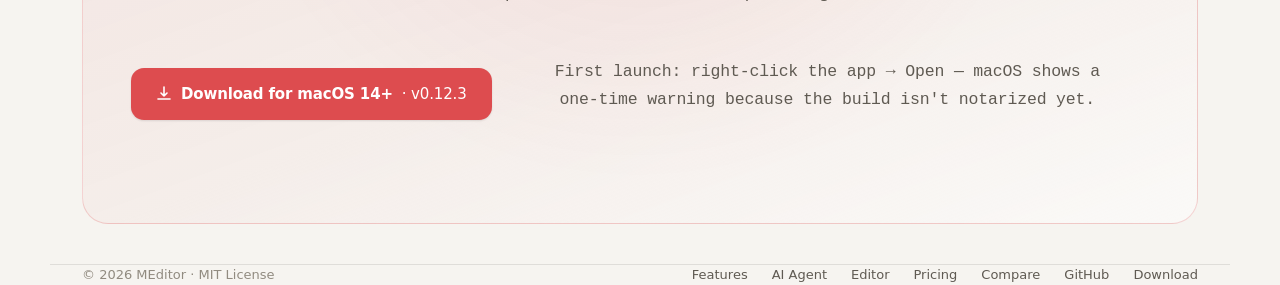
==== commit e746acb0: "feat(site): 官网补齐已存在但未表达的能力 定时/后台 agent、端侧模型选项、QuickLook/Spotlight/App Intents、 MCP Client 方向——四块能力代码" ====
--- a/website/index.html
+++ b/website/index.html
@@ -215,6 +215,34 @@
         </div>
       </div>
 
+      <div class="bento-card bc-1">
+        <div class="card-icon"><svg width="20" height="20" viewBox="0 0 24 24" fill="none" stroke="currentColor" stroke-width="1.7" stroke-linecap="round" stroke-linejoin="round"><rect x="3" y="4" width="18" height="18" rx="2"/><path d="M16 2v4M8 2v4M3 10h18"/><path d="M12 14v3l2 2"/></svg></div>
+        <div class="card-title">Scheduled &amp; Background Agent</div>
+        <div class="card-desc">
+          Cron-scheduled tasks fire background Agent runs — weekly reports, changelogs, digests
+          on a timer. Background runs get their own session, a concurrency cap, and a completion
+          notification; writes still pass the same confirmation chain.
+        </div>
+      </div>
+
+      <div class="bento-card bc-2">
+        <div class="card-icon"><svg width="20" height="20" viewBox="0 0 24 24" fill="none" stroke="currentColor" stroke-width="1.7" stroke-linecap="round" stroke-linejoin="round"><rect x="5" y="5" width="14" height="14" rx="2"/><path d="M9 2v3M15 2v3M9 19v3M15 19v3M2 9h3M2 15h3M19 9h3M19 15h3"/></svg></div>
+        <div class="card-title">On-Device Option</div>
+        <div class="card-desc">
+          An on-device model option powered by Apple Foundation Models (macOS 26+) — no API key,
+          no network, nothing leaves your Mac.
+        </div>
+      </div>
+
+      <div class="bento-card bc-3">
+        <div class="card-icon"><svg width="20" height="20" viewBox="0 0 24 24" fill="none" stroke="currentColor" stroke-width="1.7" stroke-linecap="round" stroke-linejoin="round"><circle cx="11" cy="11" r="7"/><path d="m21 21-4.3-4.3"/></svg></div>
+        <div class="card-title">Lives inside macOS</div>
+        <div class="card-desc">
+          Quick Look renders Markdown right in Finder with the spacebar. Spotlight search jumps
+          straight into your documents. App Intents wire MEditor into Siri and Shortcuts.
+        </div>
+      </div>
+
       <div class="bento-card bc-full">
         <div class="card-icon"><svg width="20" height="20" viewBox="0 0 24 24" fill="none" stroke="currentColor" stroke-width="1.7" stroke-linecap="round" stroke-linejoin="round"><rect x="4" y="4" width="16" height="16" rx="2"/><path d="M9 9h6v6H9zM12 1v3M12 20v3M1 12h3M20 12h3"/></svg></div>
         <div class="card-title">MCP Server — your workspace, drivable from outside</div>
@@ -222,6 +250,8 @@
           MEditor ships a built-in <code>MCP</code> server over stdio, so Claude Desktop, Cursor, or any
           MCP client can read, write, patch and search your workspace through the same 11 tools the
           in-app Agent uses — no editor window required. Shell commands stay off by default.
+          And it goes both ways: MEditor is also an MCP <em>client</em> — point it at your other
+          MCP servers and their tools join the Agent's toolbox.
           One line in your client config:
         </div>
         <div class="card-media" style="margin-top:18px">
@@ -256,6 +286,8 @@
           <li>Current document auto-attaches as context, smartly trimmed around your cursor when budgets get tight</li>
           <li>Diagnostics with one-click "Let Agent fix it" — the model repairs, then re-scans so you can compare</li>
           <li>OpenAI &amp; Anthropic SSE streaming, plus Claude CLI backend</li>
+          <li>Scheduled tasks (cron) &amp; background runs — the Agent keeps working while you do something else</li>
+          <li>On-device model option via Apple Foundation Models (macOS 26+) — no key, no upload</li>
           <li>Skill system — built-in + an extensible gallery</li>
         </ul>
       </div>
@@ -342,7 +374,7 @@
       <div class="eyebrow">Stability</div>
       <h2 class="section-title">Actively built.<br /><em>Honestly versioned.</em></h2>
       <p class="section-sub">
-        Every release ships with a <a href="https://github.com/retrychx/Meditor/blob/main/CHANGELOG.md" style="color:var(--text-2)">CHANGELOG</a> entry,
+        Every release ships with a <a href="https://github.com/migoric/Meditor/blob/main/CHANGELOG.md" style="color:var(--text-2)">CHANGELOG</a> entry,
         Ed25519-signed in-app updates via Sparkle, and MIT source you can build yourself.
         Still pre-1.0: we follow semantic versioning and call out breaking changes in the
         CHANGELOG — there have been none so far. 1.0 arrives when today's feature set has
@@ -455,7 +487,7 @@
     <a href="#editor">Editor</a>
     <a href="#pricing">Pricing</a>
     <a href="/compare">Compare</a>
-    <a href="https://github.com/retrychx/Meditor" target="_blank" rel="noopener">GitHub</a>
+    <a href="https://github.com/migoric/Meditor" target="_blank" rel="noopener">GitHub</a>
     <a href="#download">Download</a>
   </div>
 </footer>
--- a/website/style.css
+++ b/website/style.css
@@ -33,6 +33,12 @@
       --accent-hi:   #E86A6C;
       --accent-dim:  rgba(221,76,79,0.10);
       --accent-glow: rgba(221,76,79,0.18);
+
+      /* 小字专用珊瑚：--accent(3.5:1) 与 --accent-hi(2.9:1) 在暖白纸上都达不到
+         WCAG AA 对小字要求的 4.5:1，只能做装饰不能做 12px 标签的字色。
+         这一档约 5.1:1，专门给 eyebrow 这类必须读清的小号文字用。
+         约束不变：仍只作点缀，不做大面积填充。 */
+      --accent-text: #B23A3D;
 
       --font: -apple-system, BlinkMacSystemFont, "SF Pro Display", "Segoe UI", Inter, system-ui, sans-serif;
       --font-serif: ui-serif, "New York", Georgia, "Times New Roman", serif;
@@ -204,7 +210,9 @@
       display: inline-flex; align-items: center; gap: 10px;
       font-family: var(--mono); font-size: 12px; font-weight: 500;
       letter-spacing: 0.08em; text-transform: uppercase;
-      color: var(--accent-hi);
+      /* 文字用 --accent-text（约 5.1:1）；下面的装饰短横仍用 --accent-hi，
+         线条没有对比度要求，保留更亮的观感。 */
+      color: var(--accent-text);
       margin-bottom: 22px;
     }
     .eyebrow::before {
@@ -295,7 +303,8 @@
     }
     .hero-note {
       margin-top: 20px;
-      font-family: var(--mono); font-size: 12.5px; color: var(--text-3);
+      /* 体积 / 系统要求 / 许可 / BYOK —— 首屏的关键规格，不是装饰。 */
+      font-family: var(--mono); font-size: 12.5px; color: var(--text-2);
       letter-spacing: -0.01em;
     }
     .hero-note b { color: var(--text-2); font-weight: 500; }
@@ -378,7 +387,8 @@
       margin-top: 11px;
       font-family: var(--mono); font-size: 11.5px;
       letter-spacing: 0.05em; text-transform: uppercase;
-      color: var(--text-3);
+      /* A 方案：11.5px 小字用 --text-3 只有 3.08:1，读不清；提到第二层。 */
+      color: var(--text-2);
     }
 
     /* ═══════════════ Bento features ═══════════════ */
@@ -536,18 +546,25 @@
       margin-bottom: 18px;
     }
     .price-badge {
-      font-family: var(--mono); font-size: 10.5px; letter-spacing: 0.06em;
+      font-family: var(--mono); font-size: 11px; letter-spacing: 0.06em;
       padding: 3px 9px; border-radius: 100px;
-      color: #C7D2FE;
-      background: rgba(28,25,23,0.20);
-      border: 1px solid rgba(28,25,23,0.34);
+      /* 2026-10-17：原来是 #C7D2FE（浅蓝紫）压 rgba(28,25,23,0.20) 灰底，
+         对比度约 1.3:1，肉眼几乎不可读 —— #39 那次「去掉蓝紫渐变」漏下的
+         全站唯一一处蓝紫遗留。改为墨黑字 + 珊瑚淡底 + 珊瑚细描边：
+         文字对比度约 14:1（小字 AA 要求 4.5:1），同时红色只以 10% 底和
+         28% 描边出现，仍守住 --accent「只作点缀」的约束。
+         不用珊瑚红作字色：--accent 3.5:1、--accent-lo 4.2:1，小字均不达标。 */
+      color: var(--text);
+      background: var(--accent-dim);
+      border: 1px solid rgba(221,76,79,0.28);
       text-transform: none;
     }
     .price-amount {
       font-size: 46px; font-weight: 640; letter-spacing: -0.045em; line-height: 1;
       margin-bottom: 12px;
     }
-    .price-amount span { font-size: 15px; font-weight: 450; color: var(--text-3); letter-spacing: -0.01em; }
+    /* 价格单位（/ month、/ forever）是关键信息，不是装饰 —— 提到第二层。 */
+    .price-amount span { font-size: 15px; font-weight: 450; color: var(--text-2); letter-spacing: -0.01em; }
     .price-tagline { font-size: 14.5px; color: var(--text-2); margin-bottom: 26px; }
     .price-list {
       list-style: none; display: grid; gap: 11px;
@@ -563,14 +580,15 @@
       width: 5px; height: 5px; border-radius: 50%;
       background: var(--accent-hi);
     }
-    .price-list li.soon { color: var(--text-3); }
-    .price-list li.soon::before { background: var(--text-3); }
-    .price-list em { font-style: normal; color: var(--text-3); font-size: 12.5px; }
+    .price-list li.soon { color: var(--text-2); }
+    .price-list li.soon::before { background: var(--text-3); }   /* 圆点是装饰，保持第三层 */
+    .price-list em { font-style: normal; color: var(--text-2); font-size: 12.5px; }
     .price-card .btn { justify-content: center; }
 
     .pricing-note {
       text-align: center; margin-top: 26px;
-      font-size: 13px; color: var(--text-3);
+      /* 定价可能变更的免责说明，必须读清。 */
+      font-size: 13px; color: var(--text-2);
     }
 
     /* ═══════════════ CTA banner ═══════════════ */
@@ -602,7 +620,10 @@
       font-size: 16.5px; color: var(--text-2);
       max-width: 560px; margin: 0 auto 34px; line-height: 1.66;
     }
-    .dl-version { color: var(--text-2); font-weight: 450; }
+    /* 版本号在 .btn-primary（珊瑚底、白字）内部，原先写死 --text-2 灰棕 ——
+   灰棕压在红底上只有 1.7:1，等于看不见。跟随按钮白字（约 4.2:1），
+   靠更细的字重（450）表达"次要"而非靠降低对比度。 */
+    .dl-version { color: #fff; font-weight: 450; }
 
     /* ═══════════════ Footer ═══════════════ */
     footer {
@@ -614,11 +635,12 @@
       font-size: 13px; color: var(--text-3);
     }
     .footer-links { display: flex; gap: 24px; flex-wrap: wrap; }
+    /* 页脚导航是可点击入口，不该比正文淡到读不清。hover 提到 --text 保留反馈。 */
     .footer-links a {
-      color: var(--text-3); text-decoration: none;
+      color: var(--text-2); text-decoration: none;
       transition: color .2s var(--ease);
     }
-    .footer-links a:hover { color: var(--text-2); }
+    .footer-links a:hover { color: var(--text); }
 
     /* ═══════════════ Reveal animation ═══════════════ */
     .reveal { opacity: 0; transform: translateY(26px); }
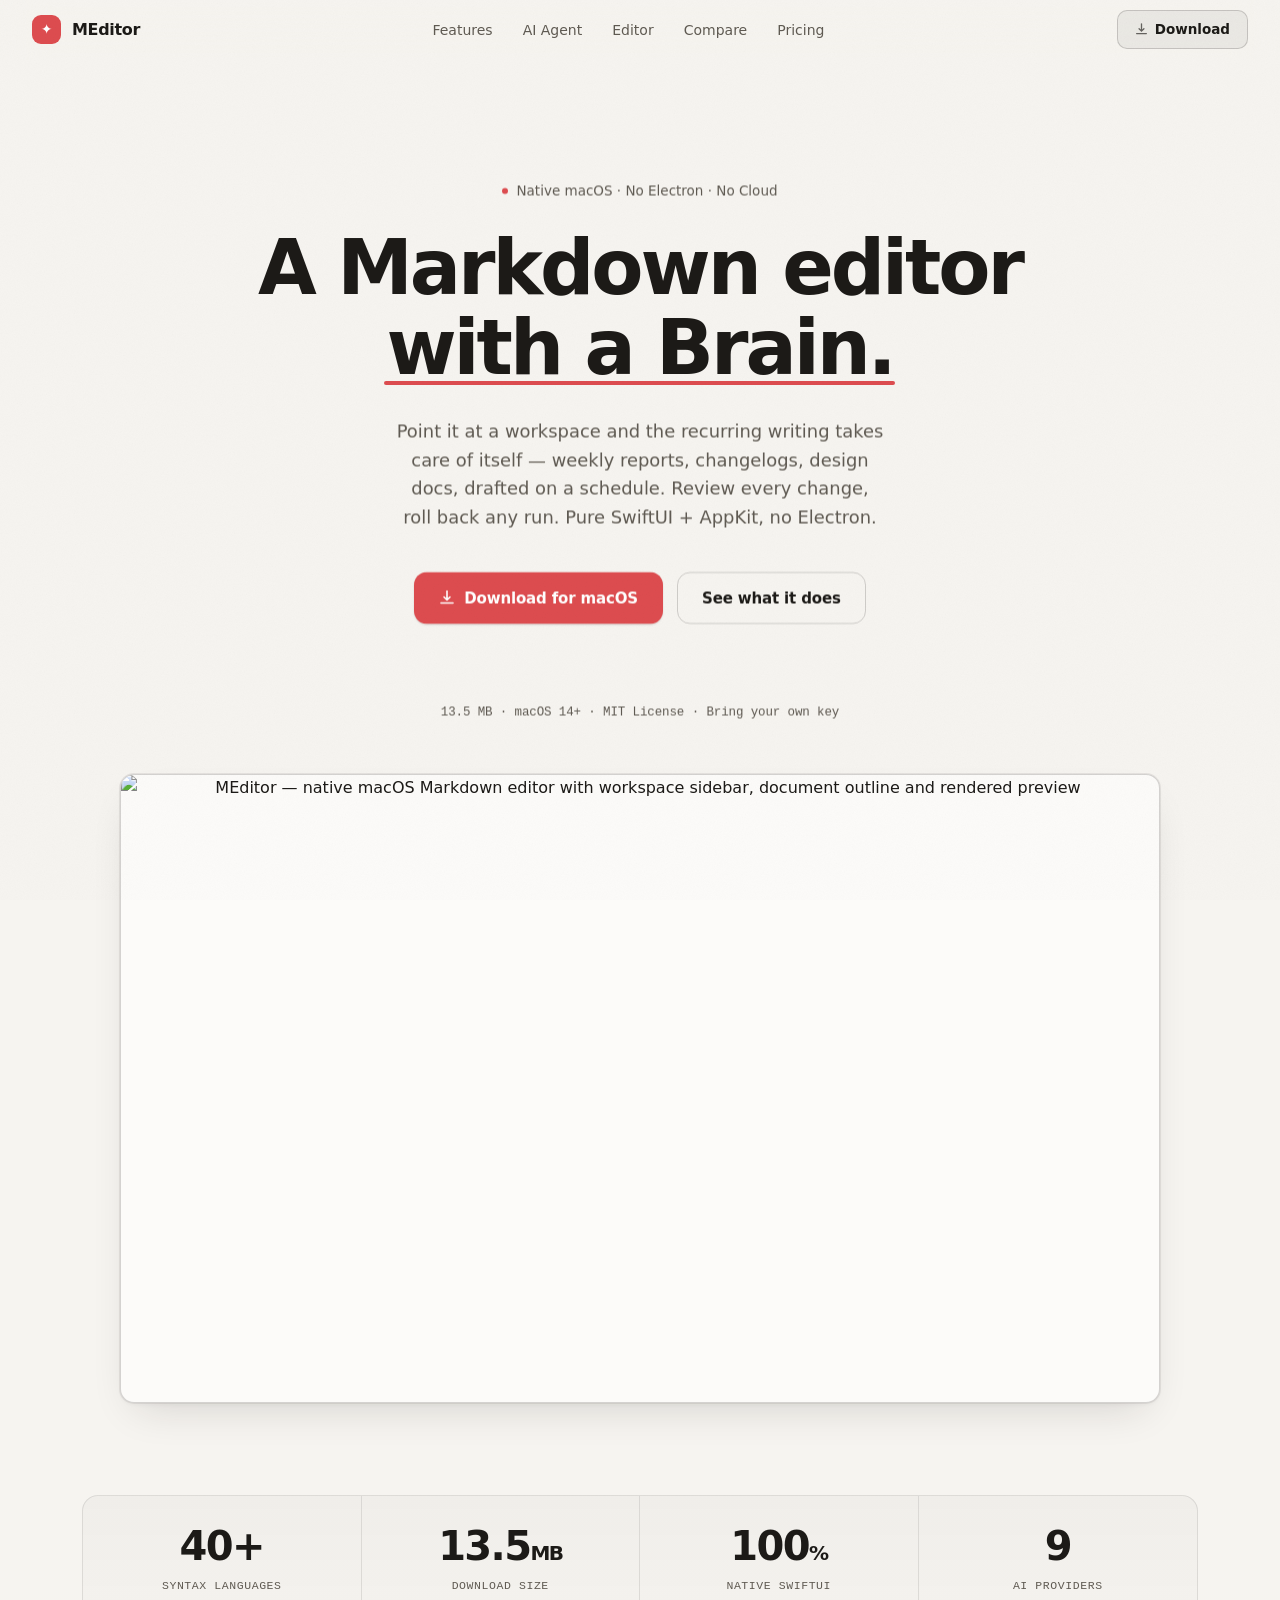
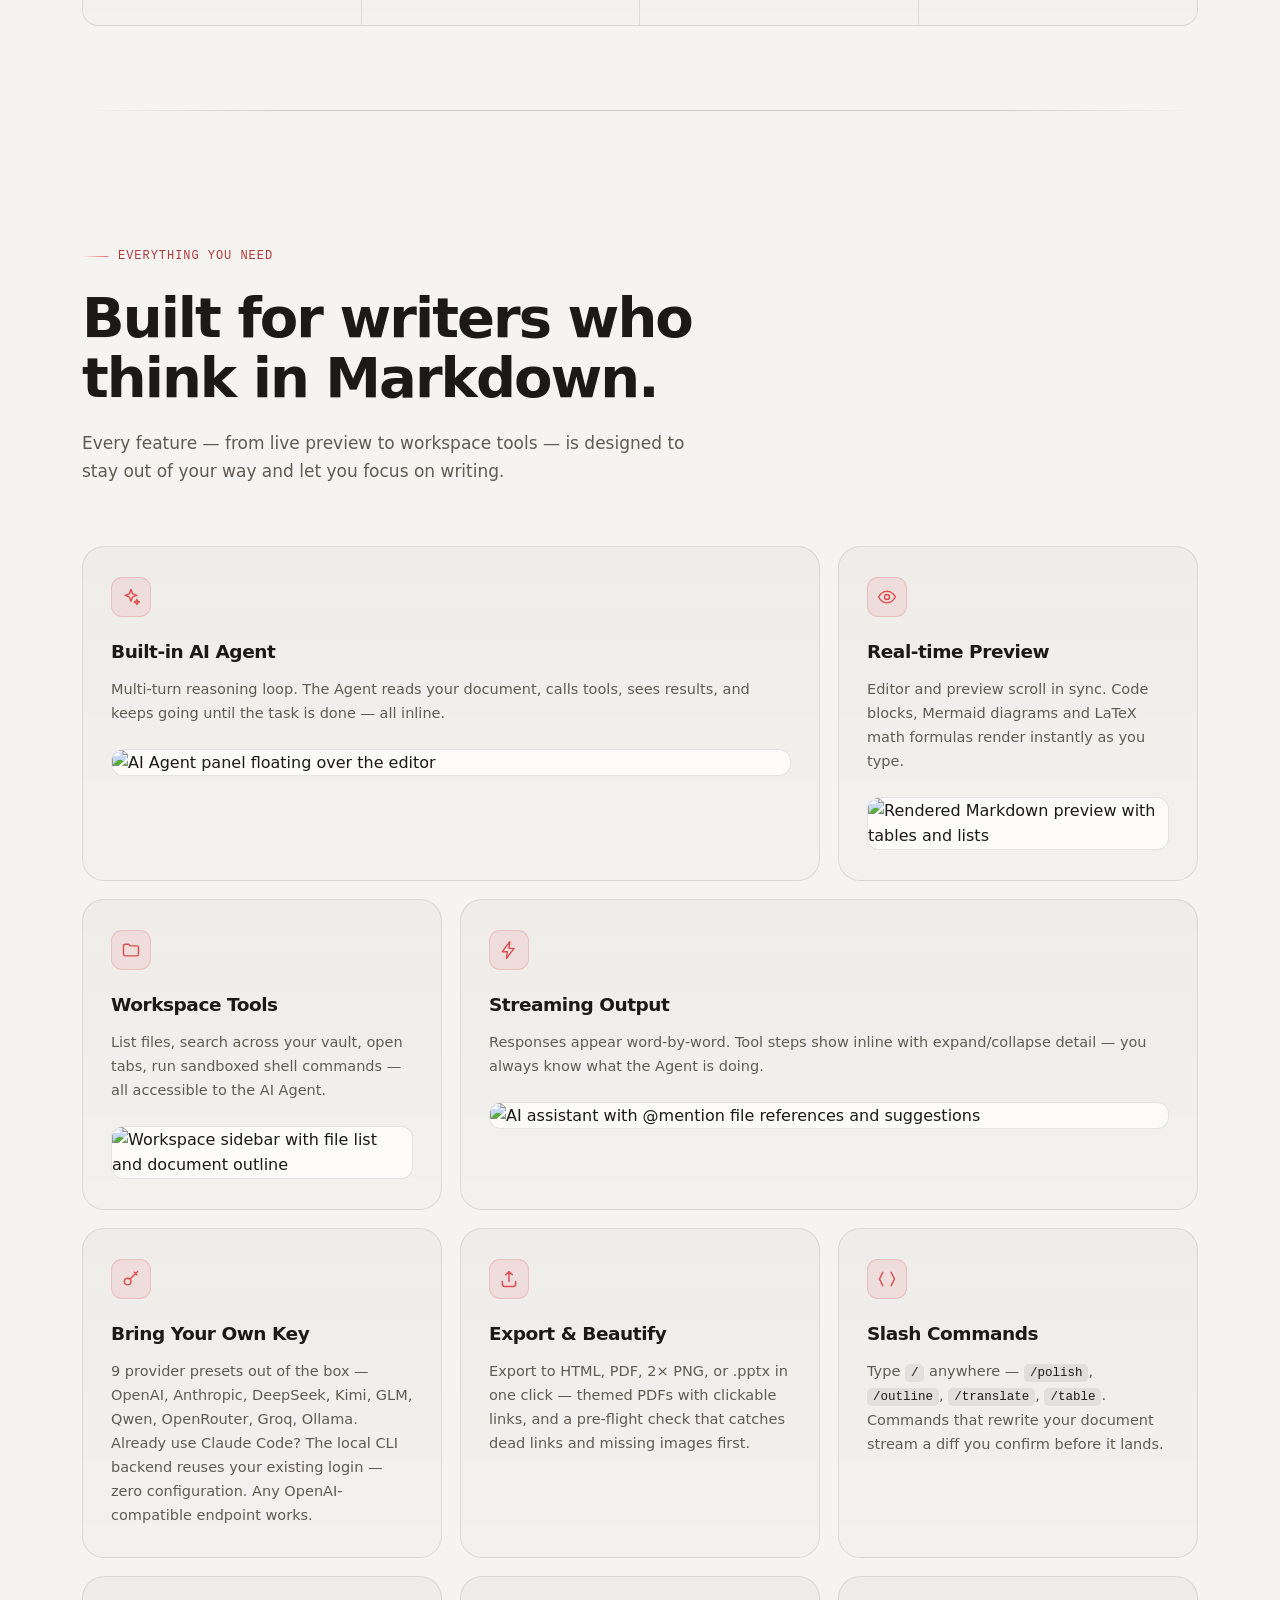
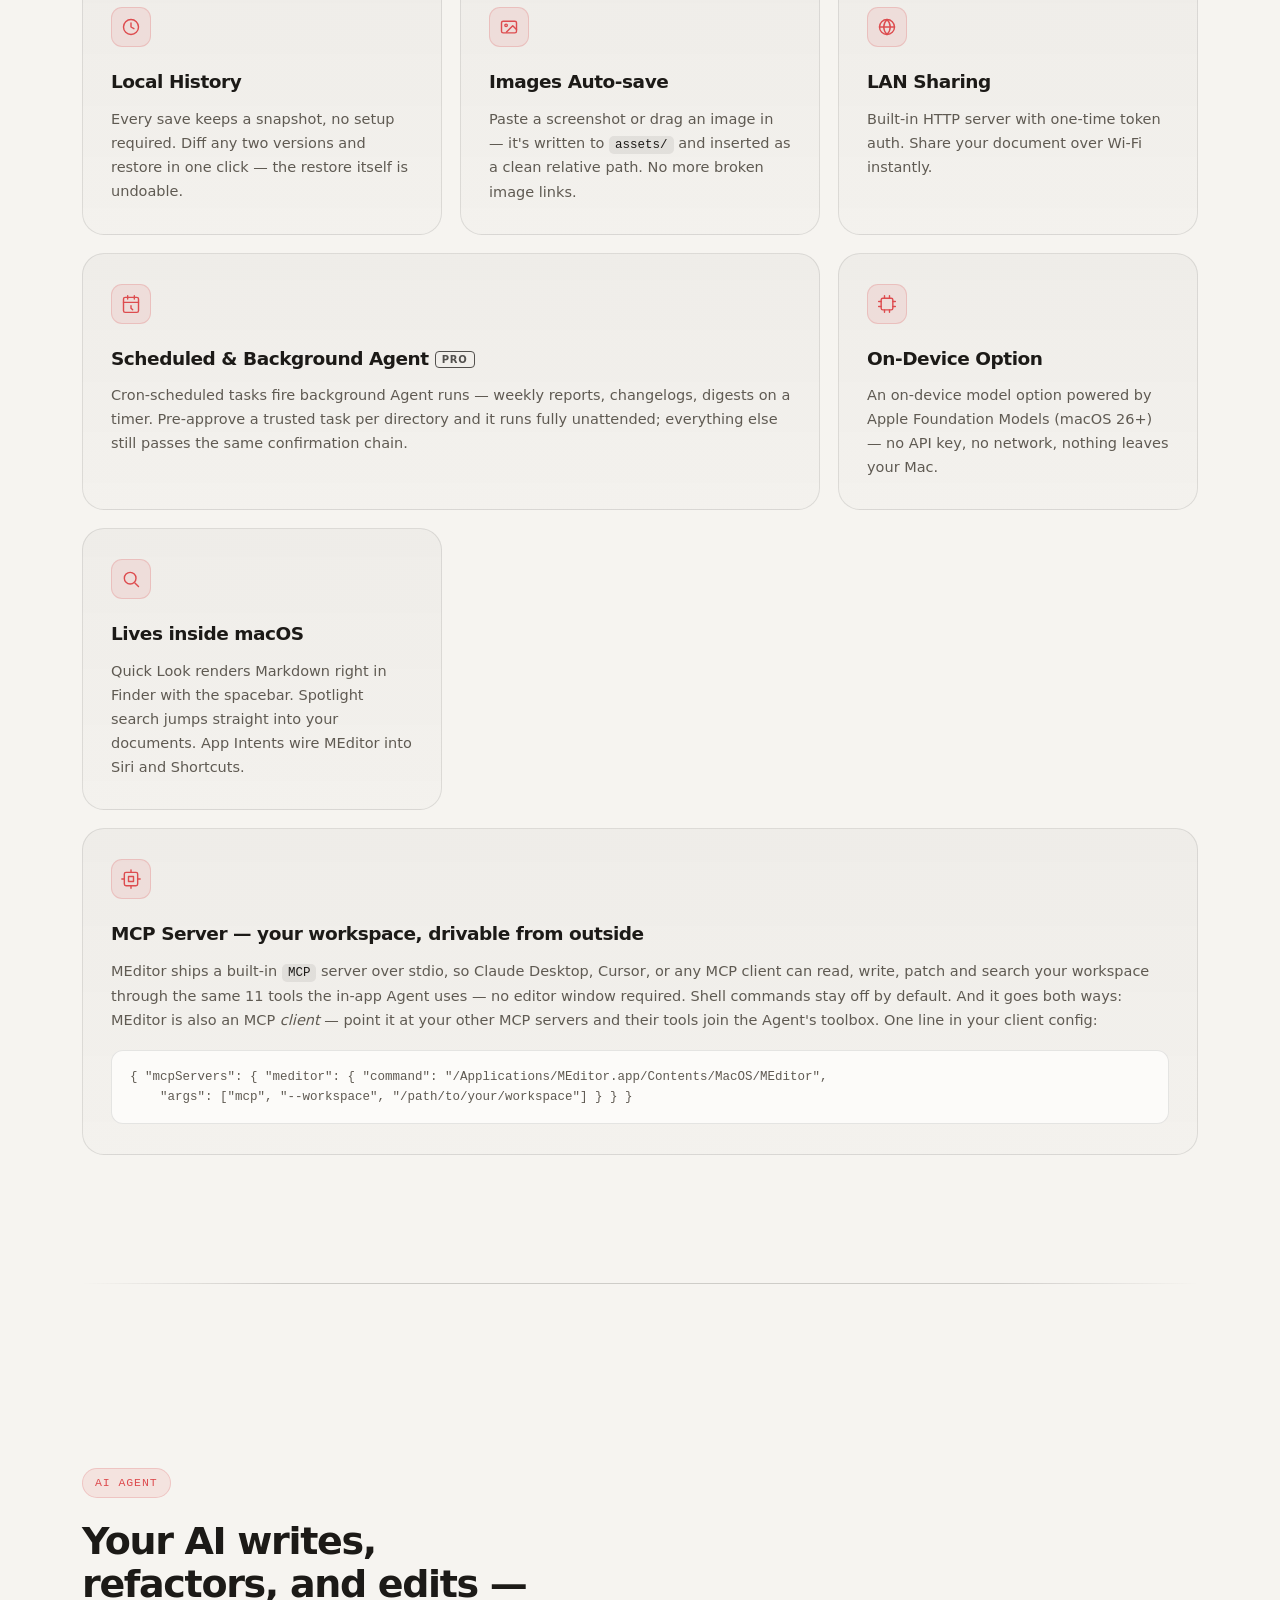
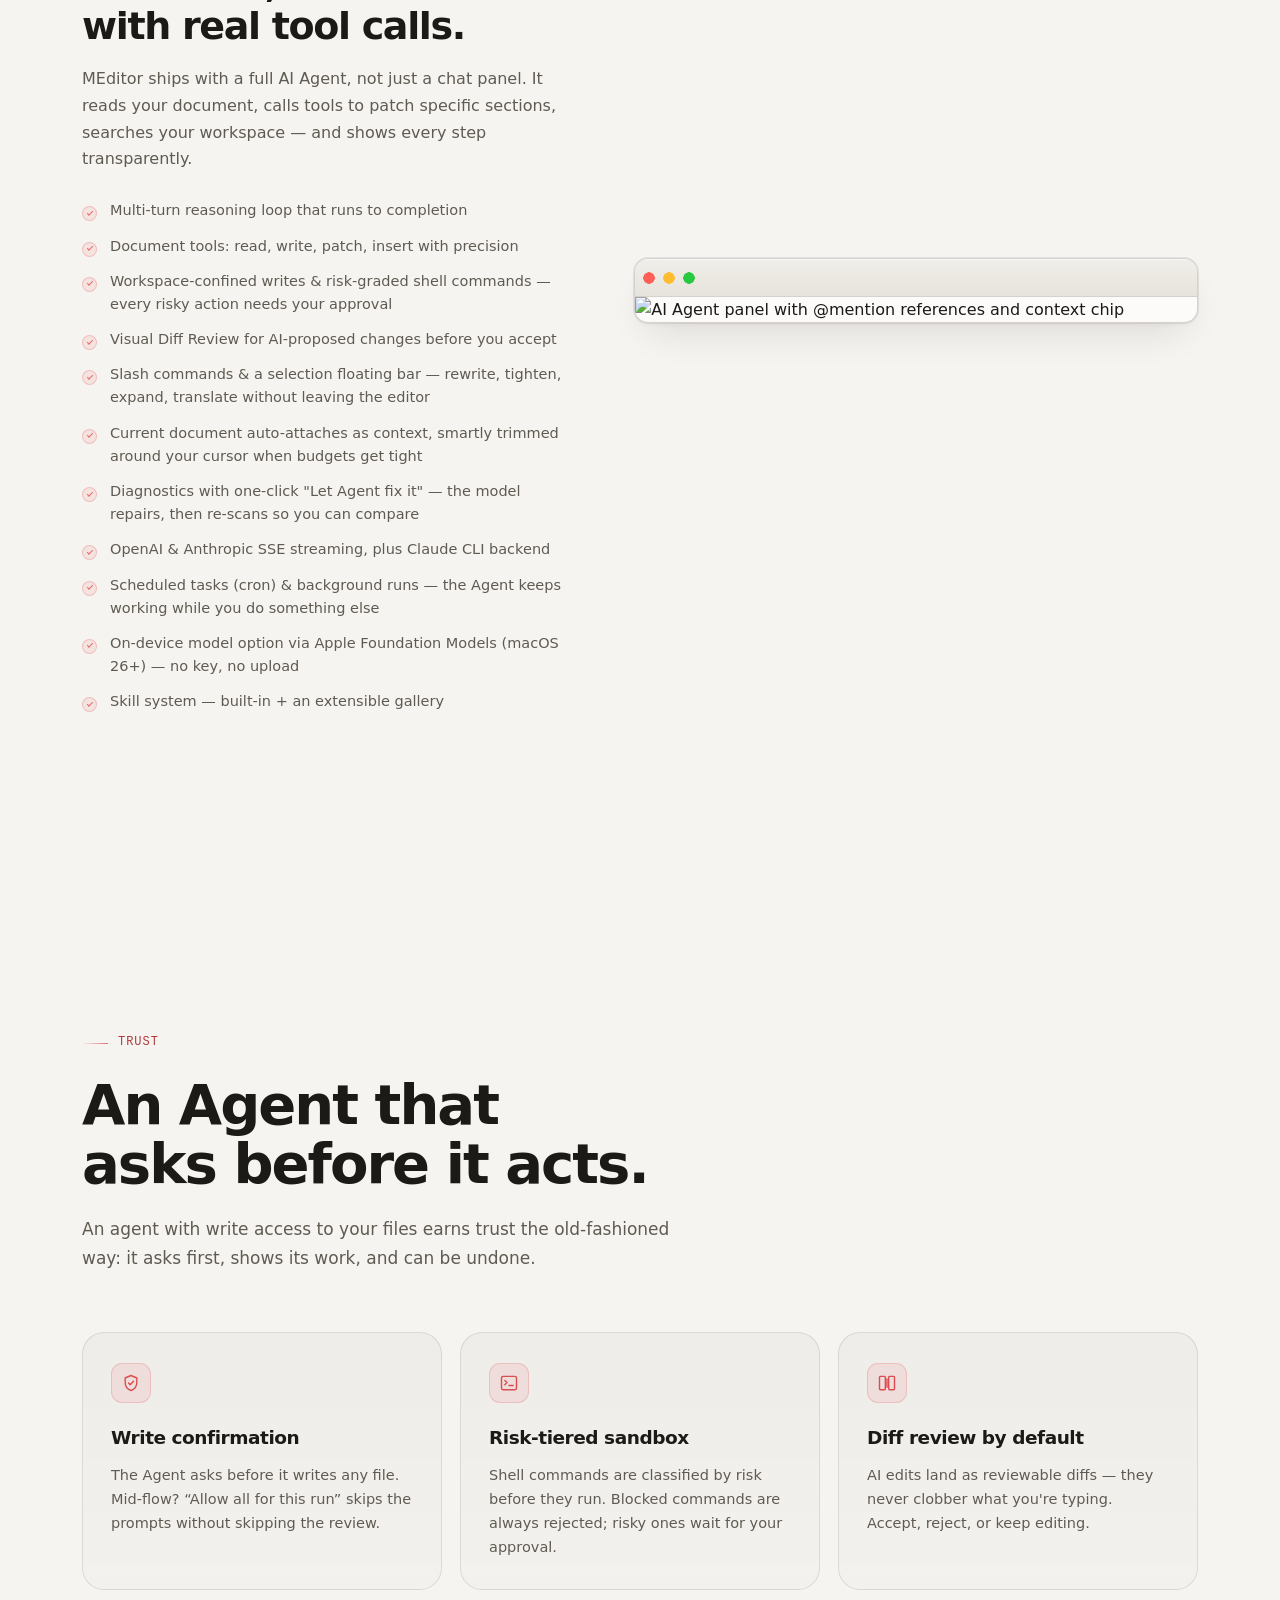
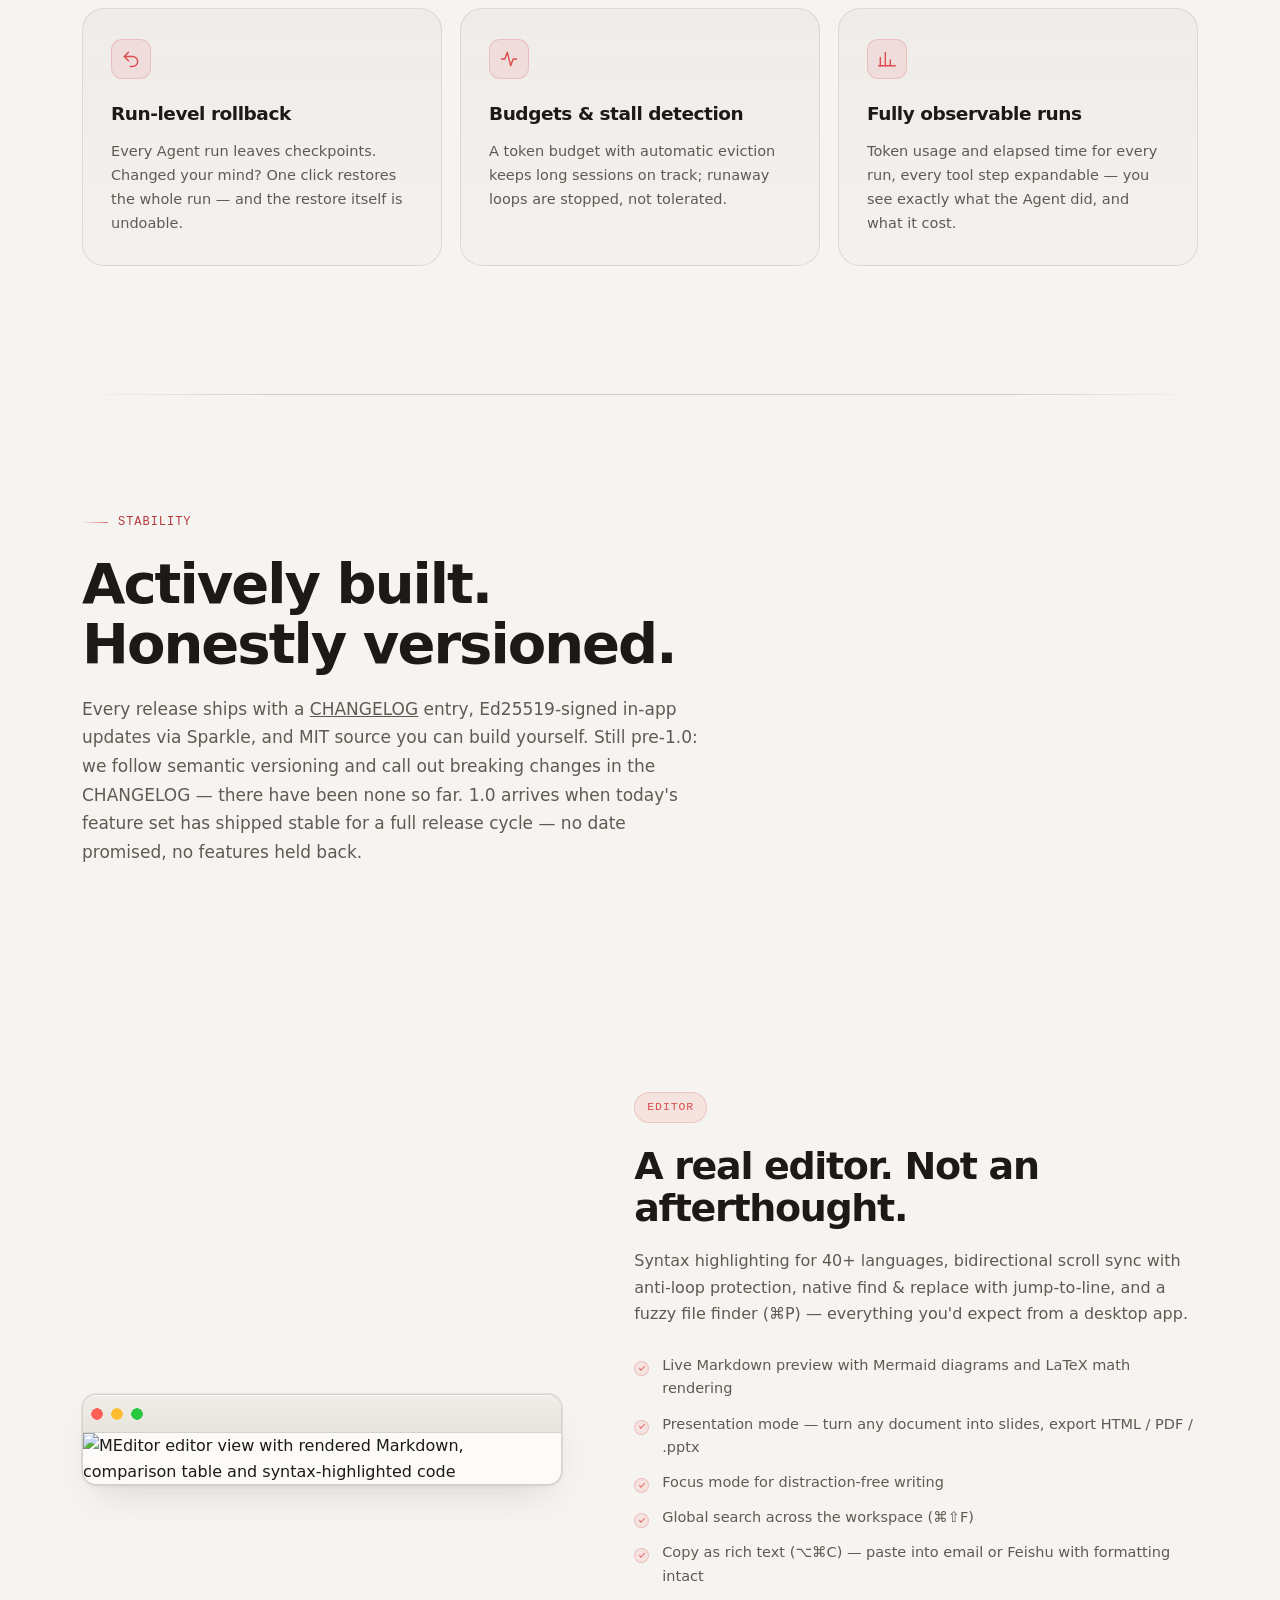
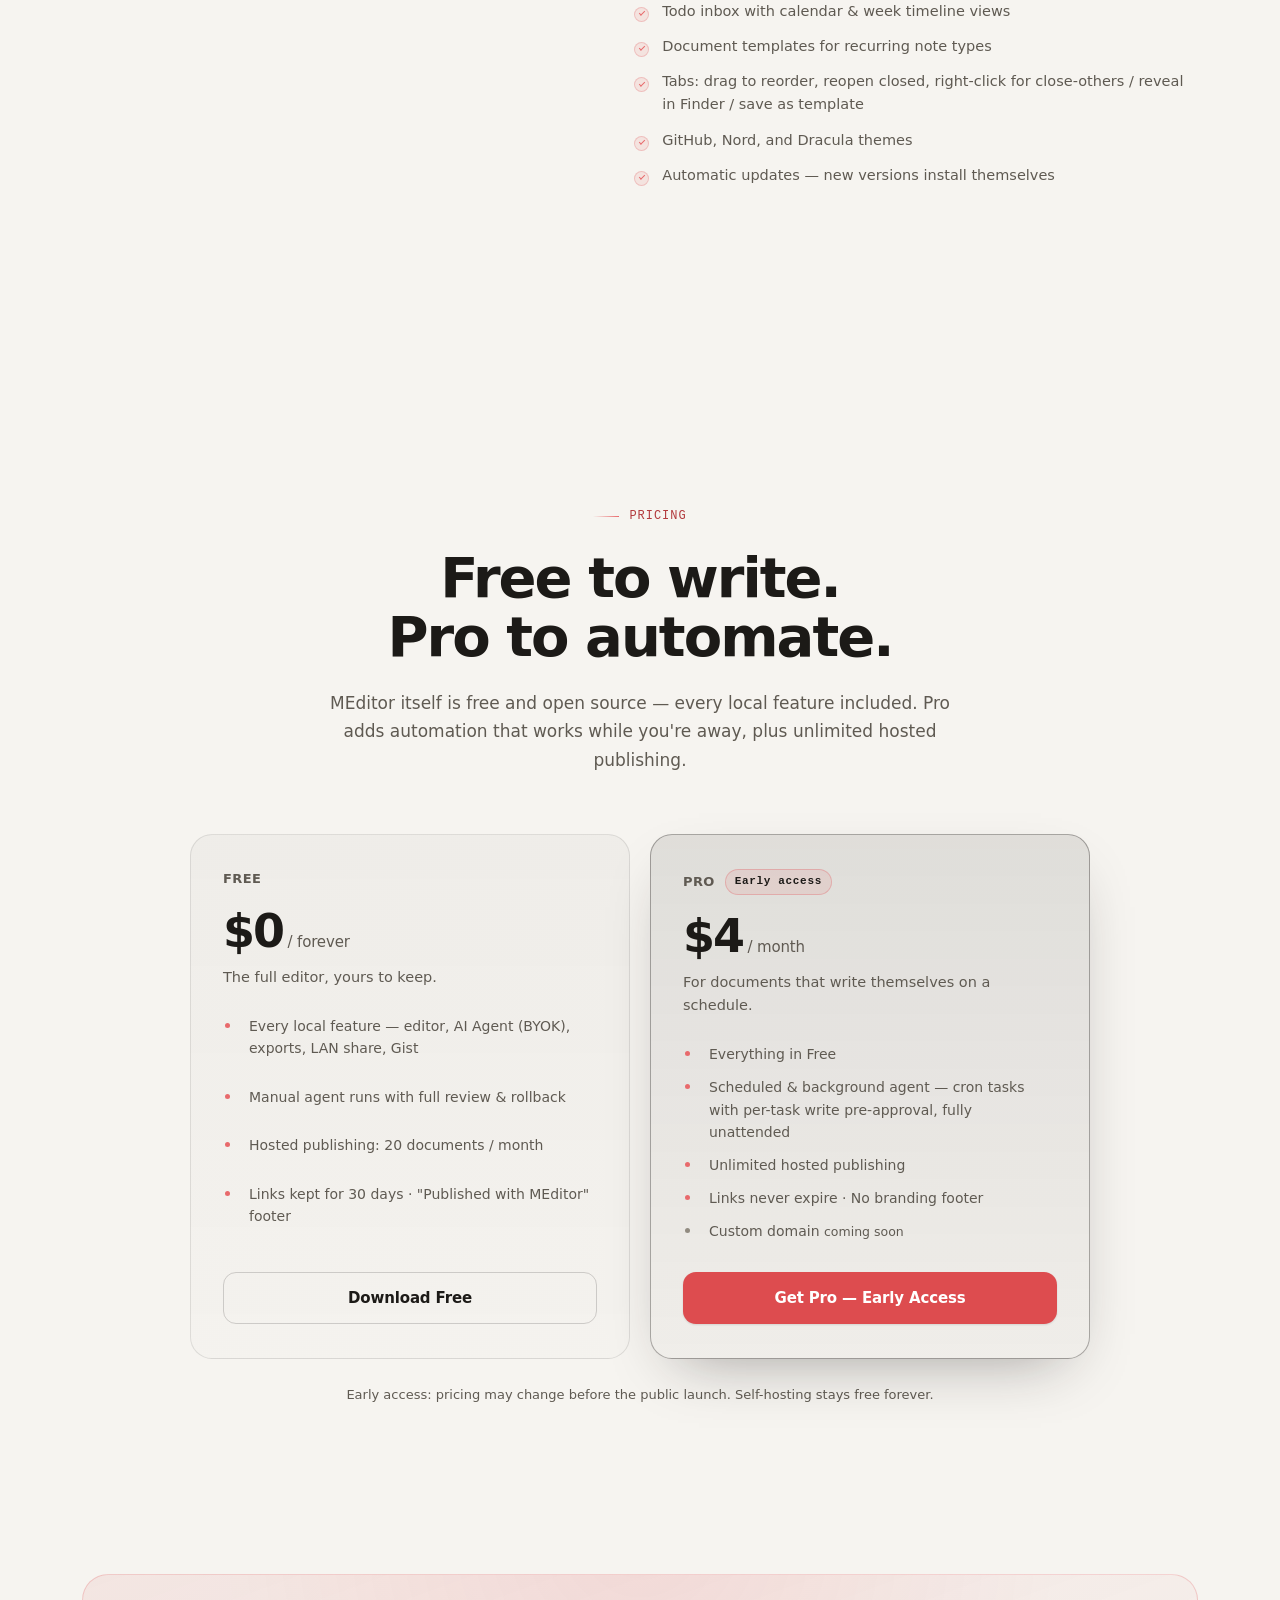
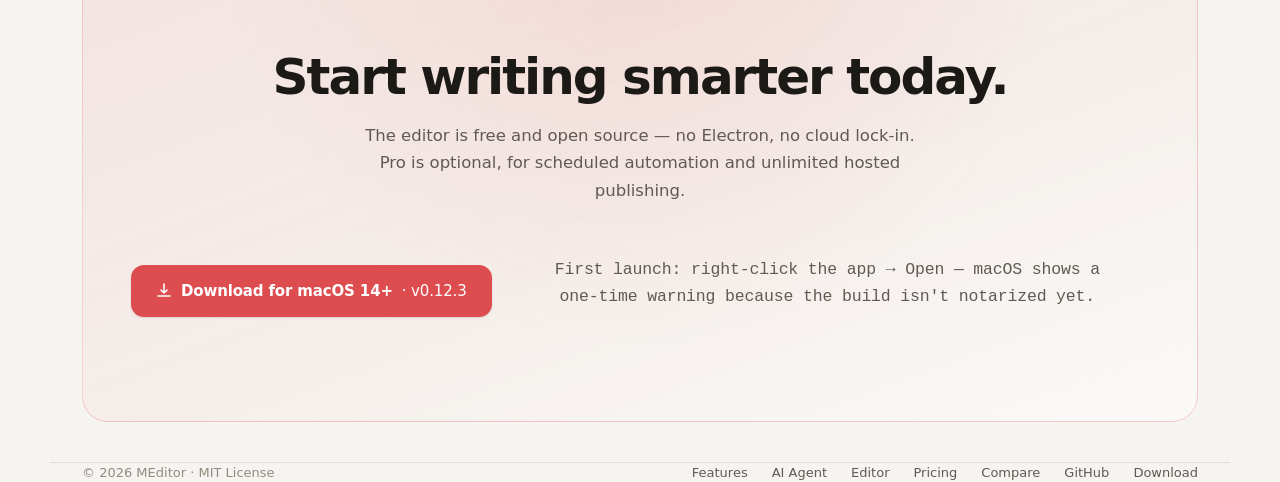
==== commit 9f1537c6: "feat(site): 文案按复核结论重排 —— 结果先行、定价转为自动化叙事 复核 §1.4 用户决策法则（先理解结果，再理解 AI）与问题 8（定位句是架构语言）：  - hero 副标改为结果先" ====
--- a/website/index.html
+++ b/website/index.html
@@ -49,8 +49,9 @@
       </h1>
 
       <p class="hero-sub hero-anim hero-anim-3">
-        Pure SwiftUI + AppKit. An AI Agent that actually reads, writes and refactors
-        your documents — with real tool calls.
+        Point it at a workspace and the recurring writing takes care of itself —
+        weekly reports, changelogs, design docs, drafted on a schedule.
+        Review every change, roll back any run. Pure SwiftUI + AppKit, no Electron.
       </p>
 
       <div class="hero-actions hero-anim hero-anim-4">
@@ -174,8 +175,8 @@
         <div class="card-icon"><svg width="20" height="20" viewBox="0 0 24 24" fill="none" stroke="currentColor" stroke-width="1.7" stroke-linecap="round" stroke-linejoin="round"><path d="M12 3v12m0-12-4 4m4-4 4 4"/><path d="M4 15v3a3 3 0 0 0 3 3h10a3 3 0 0 0 3-3v-3"/></svg></div>
         <div class="card-title">Export &amp; Beautify</div>
         <div class="card-desc">
-          Export to HTML, PDF, or 2× PNG in one click — themed PDFs with clickable links, and a
-          pre-flight check that catches dead links and missing images first.
+          Export to HTML, PDF, 2× PNG, or .pptx in one click — themed PDFs with clickable
+          links, and a pre-flight check that catches dead links and missing images first.
         </div>
       </div>
 
@@ -217,11 +218,11 @@
 
       <div class="bento-card bc-1">
         <div class="card-icon"><svg width="20" height="20" viewBox="0 0 24 24" fill="none" stroke="currentColor" stroke-width="1.7" stroke-linecap="round" stroke-linejoin="round"><rect x="3" y="4" width="18" height="18" rx="2"/><path d="M16 2v4M8 2v4M3 10h18"/><path d="M12 14v3l2 2"/></svg></div>
-        <div class="card-title">Scheduled &amp; Background Agent</div>
+        <div class="card-title">Scheduled &amp; Background Agent <span style="font-size:10px;letter-spacing:.08em;vertical-align:2px;padding:2px 6px;border:1px solid currentColor;border-radius:4px;opacity:.75">PRO</span></div>
         <div class="card-desc">
           Cron-scheduled tasks fire background Agent runs — weekly reports, changelogs, digests
-          on a timer. Background runs get their own session, a concurrency cap, and a completion
-          notification; writes still pass the same confirmation chain.
+          on a timer. Pre-approve a trusted task per directory and it runs fully unattended;
+          everything else still passes the same confirmation chain.
         </div>
       </div>
 
@@ -398,7 +399,7 @@
         </p>
         <ul class="feature-list">
           <li>Live Markdown preview with Mermaid diagrams and LaTeX math rendering</li>
-          <li>Presentation mode — turn any document into slides</li>
+          <li>Presentation mode — turn any document into slides, export HTML / PDF / .pptx</li>
           <li>Focus mode for distraction-free writing</li>
           <li>Global search across the workspace (⌘⇧F)</li>
           <li>Copy as rich text (⌥⌘C) — paste into email or Feishu with formatting intact</li>
@@ -423,10 +424,10 @@
   <div class="wrap">
     <div class="section-head reveal" style="text-align:center">
       <div class="eyebrow" style="justify-content:center">Pricing</div>
-      <h2 class="section-title">Free to write.<br /><em>Pro to publish.</em></h2>
+      <h2 class="section-title">Free to write.<br /><em>Pro to automate.</em></h2>
       <p class="section-sub" style="margin:0 auto">
         MEditor itself is free and open source — every local feature included.
-        Pro unlocks unlimited hosted publishing.
+        Pro adds automation that works while you're away, plus unlimited hosted publishing.
       </p>
     </div>
 
@@ -436,10 +437,10 @@
         <div class="price-amount">$0<span> / forever</span></div>
         <div class="price-tagline">The full editor, yours to keep.</div>
         <ul class="price-list">
-          <li>Every local feature — editor, AI Agent (BYOK), LAN share, Gist, exports</li>
+          <li>Every local feature — editor, AI Agent (BYOK), exports, LAN share, Gist</li>
+          <li>Manual agent runs with full review &amp; rollback</li>
           <li>Hosted publishing: 20 documents / month</li>
-          <li>Links kept for 30 days</li>
-          <li>"Published with MEditor" footer on published pages</li>
+          <li>Links kept for 30 days · "Published with MEditor" footer</li>
         </ul>
         <a href="#download" class="btn btn-ghost">Download Free</a>
       </div>
@@ -447,12 +448,12 @@
       <div class="price-card pro">
         <div class="price-plan">Pro <span class="price-badge">Early access</span></div>
         <div class="price-amount">$4<span> / month</span></div>
-        <div class="price-tagline">For writers who publish every day.</div>
+        <div class="price-tagline">For documents that write themselves on a schedule.</div>
         <ul class="price-list">
           <li>Everything in Free</li>
+          <li>Scheduled &amp; background agent — cron tasks with per-task write pre-approval, fully unattended</li>
           <li>Unlimited hosted publishing</li>
-          <li>Links never expire</li>
-          <li>No branding footer</li>
+          <li>Links never expire · No branding footer</li>
           <li class="soon">Custom domain <em>coming soon</em></li>
         </ul>
         <a href="https://github.com/sponsors/retrychx" class="btn btn-primary">Get Pro — Early Access</a>
@@ -467,7 +468,7 @@
 <div class="wrap" style="padding-bottom:40px">
   <div class="cta-banner reveal" id="download">
     <h2>Start writing smarter today.</h2>
-    <p>The editor is free and open source — no Electron, no cloud lock-in. Pro is optional, for unlimited hosted publishing.</p>
+    <p>The editor is free and open source — no Electron, no cloud lock-in. Pro is optional, for scheduled automation and unlimited hosted publishing.</p>
     <div class="hero-actions" style="margin-bottom:0">
       <a href="/update/pkg" class="btn btn-primary">
         <svg width="16" height="16" viewBox="0 0 16 16" fill="none"><path d="M8 1v9M8 10l-3-3M8 10l3-3" stroke="currentColor" stroke-width="1.6" stroke-linecap="round" stroke-linejoin="round"/><path d="M2 13h12" stroke="currentColor" stroke-width="1.6" stroke-linecap="round"/></svg>
@@ -570,5 +571,7 @@
     })
     .catch(() => {});
 </script>
+<!-- Cloudflare Web Analytics -->
+<script type='module' src='https://static.cloudflareinsights.com/beacon.min.js' data-cf-beacon='{"token": "05fe11bcd10e440093cdebcd6e6e1781"}'></script><!-- End Cloudflare Web Analytics -->
 </body>
 </html>
